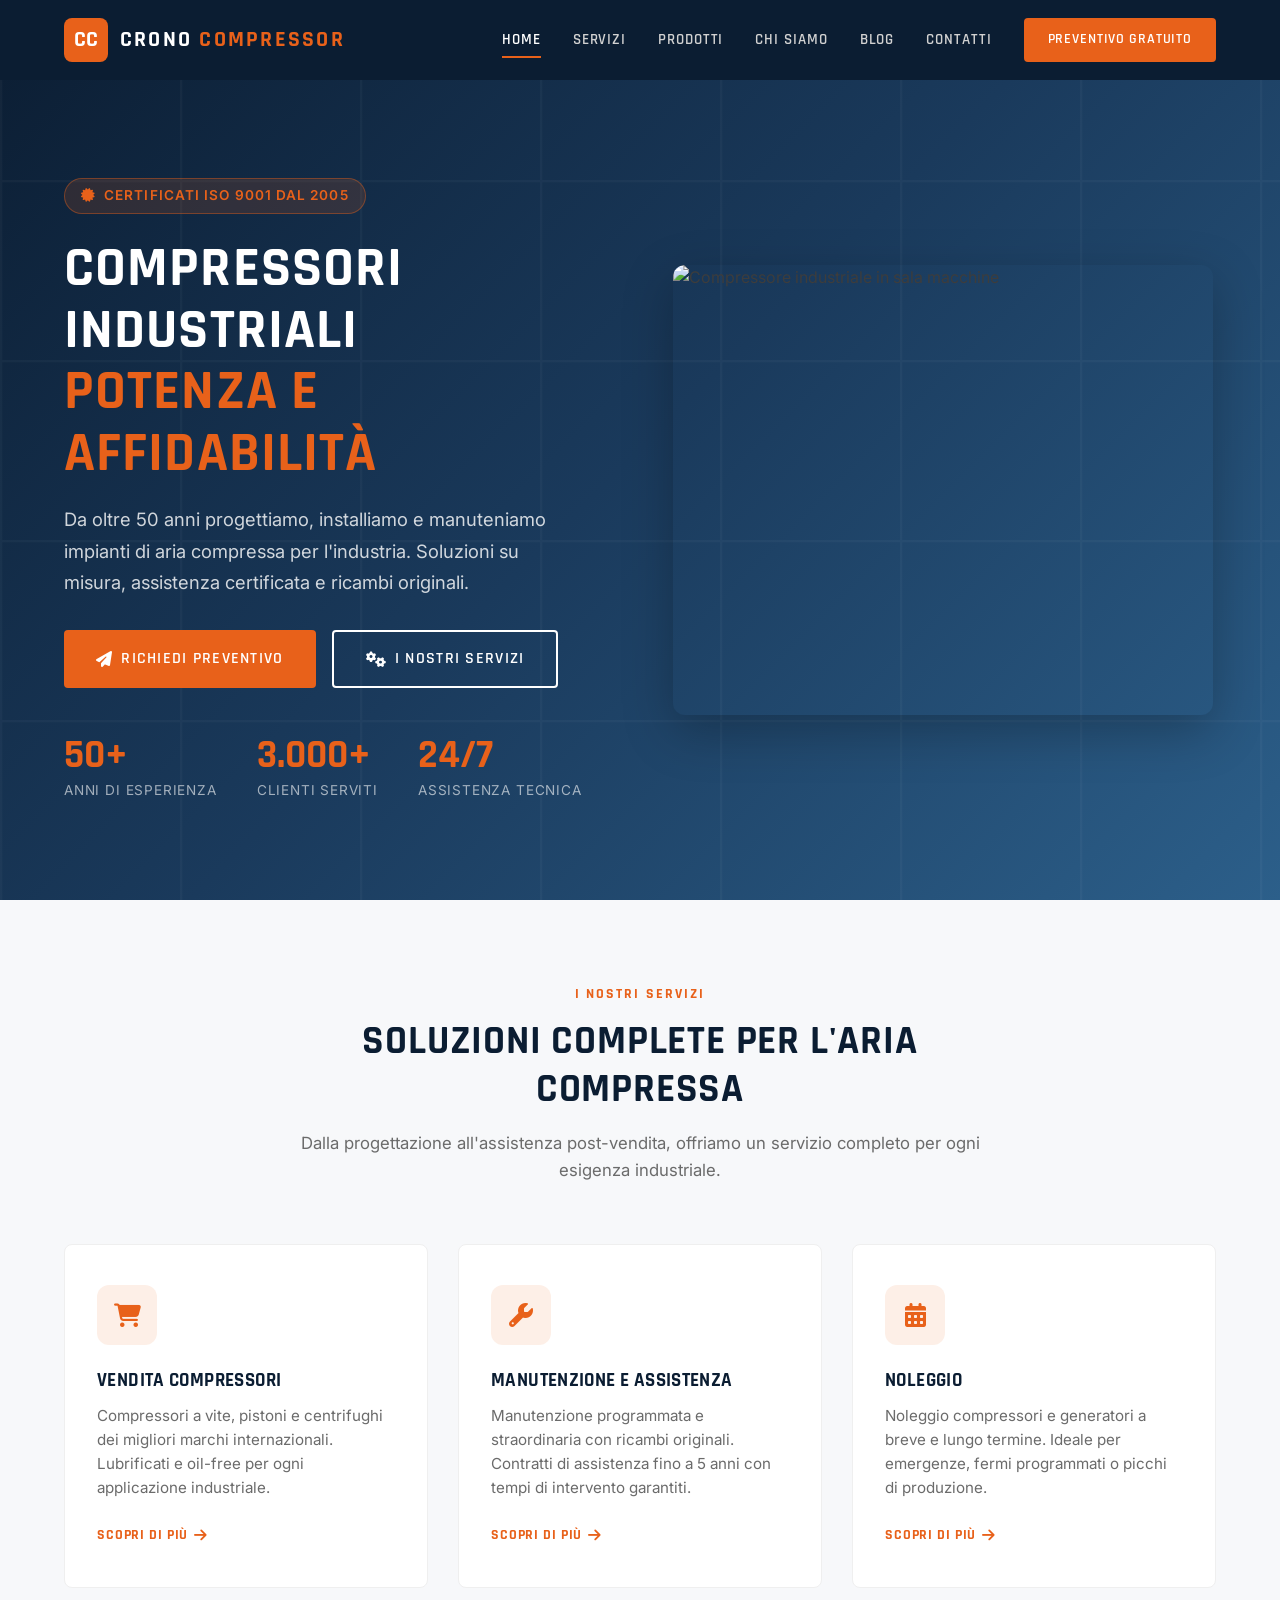
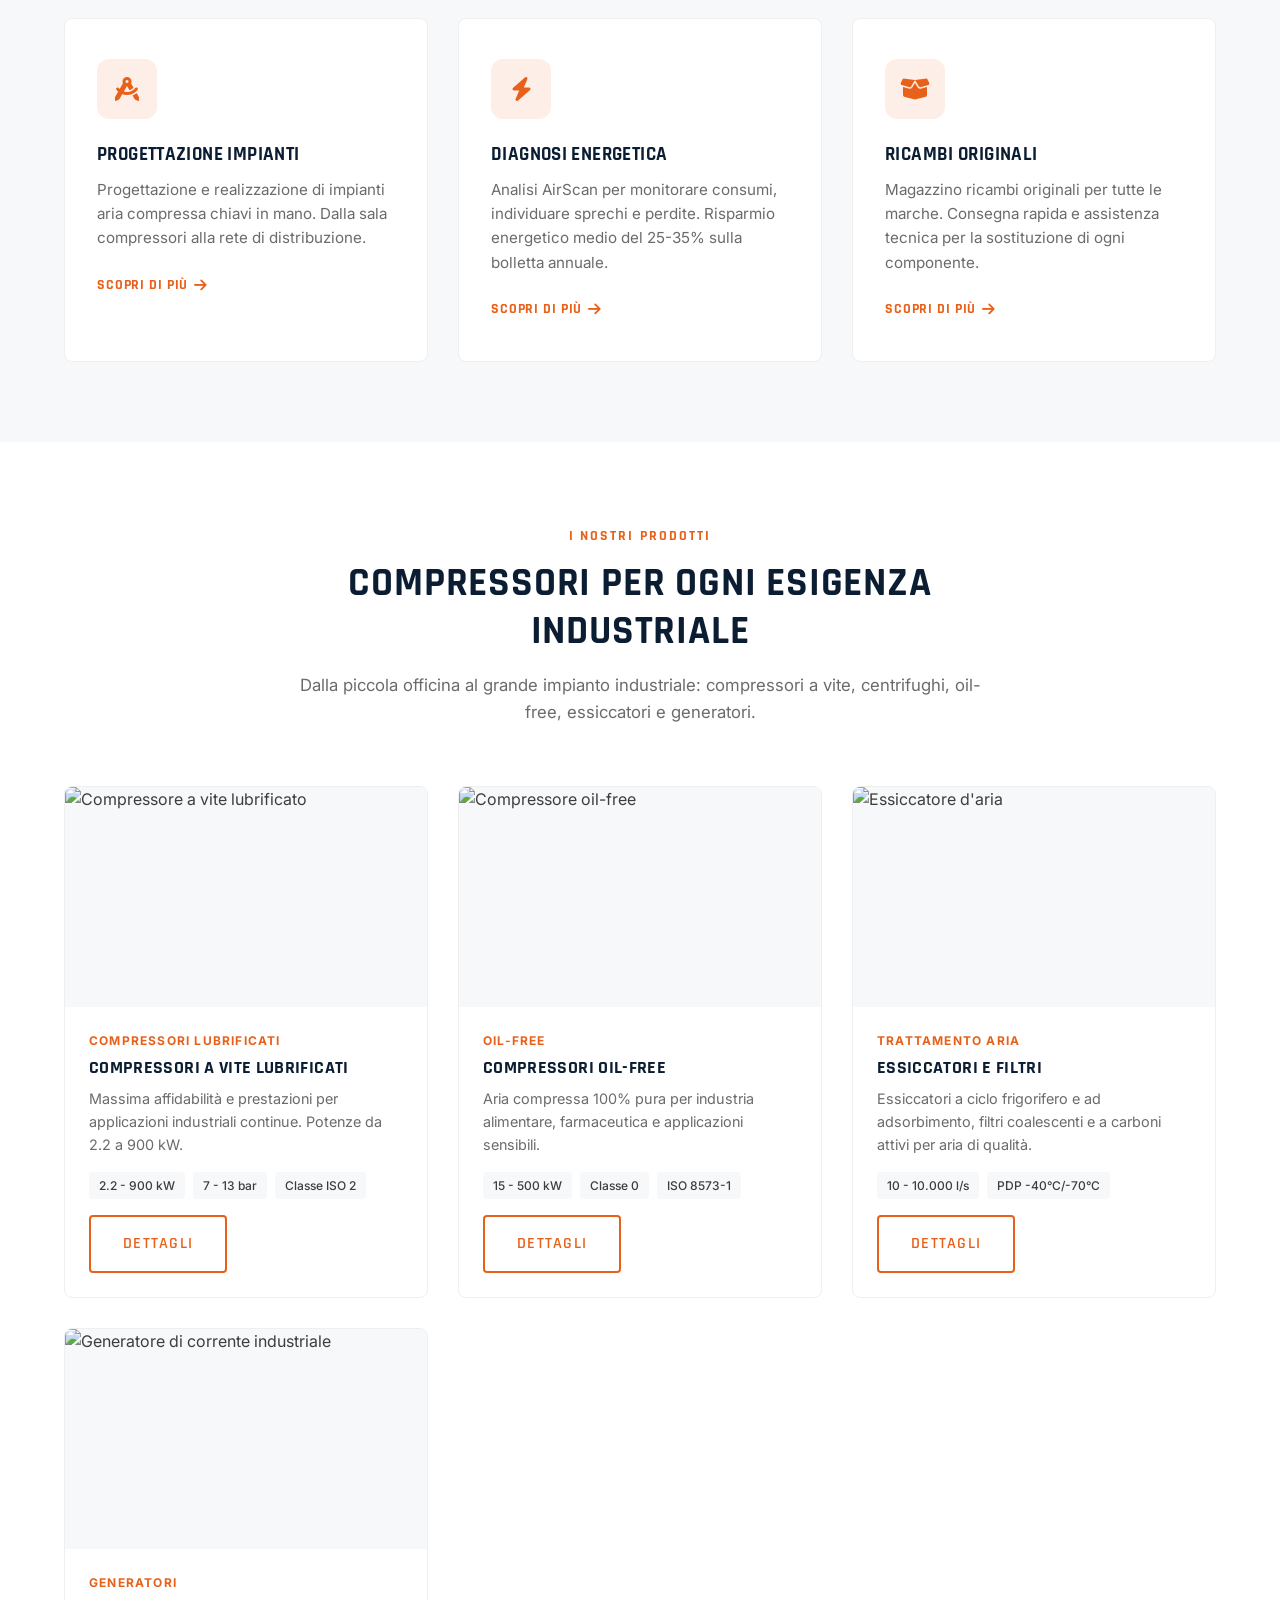
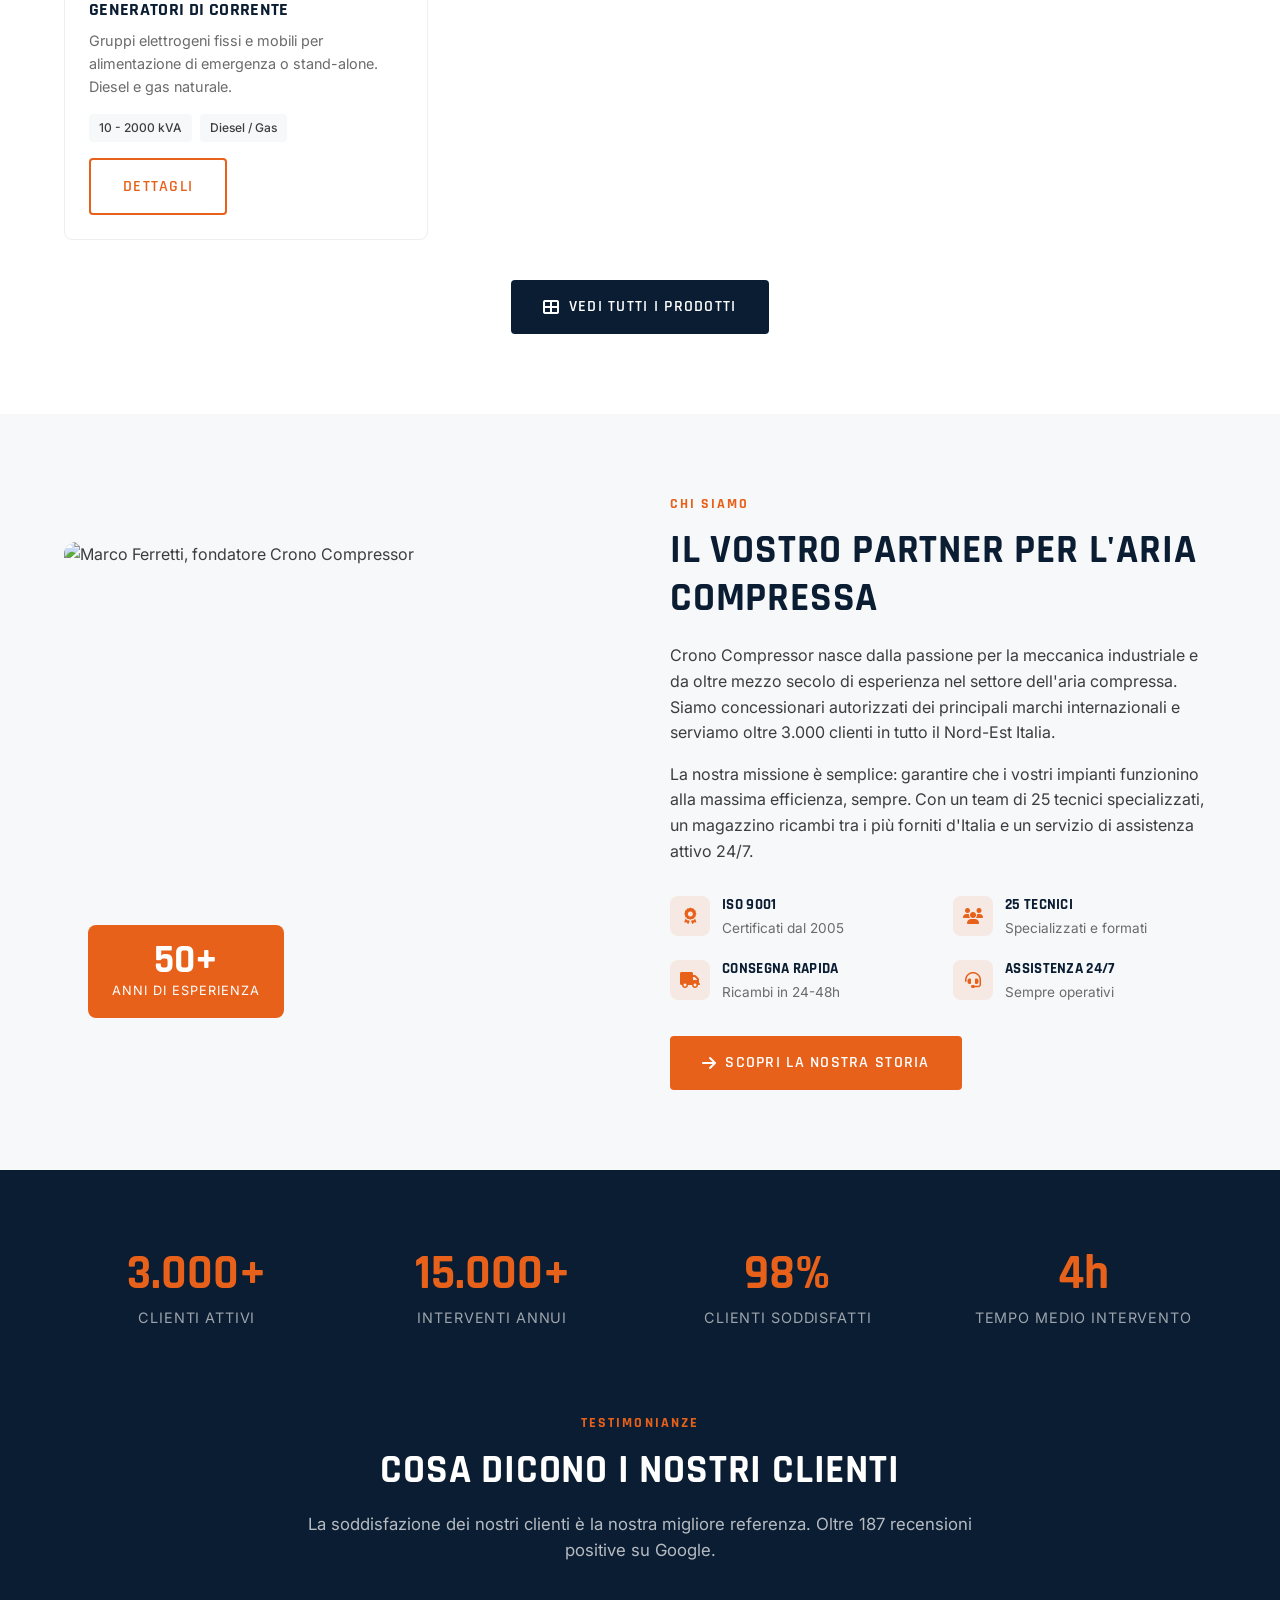
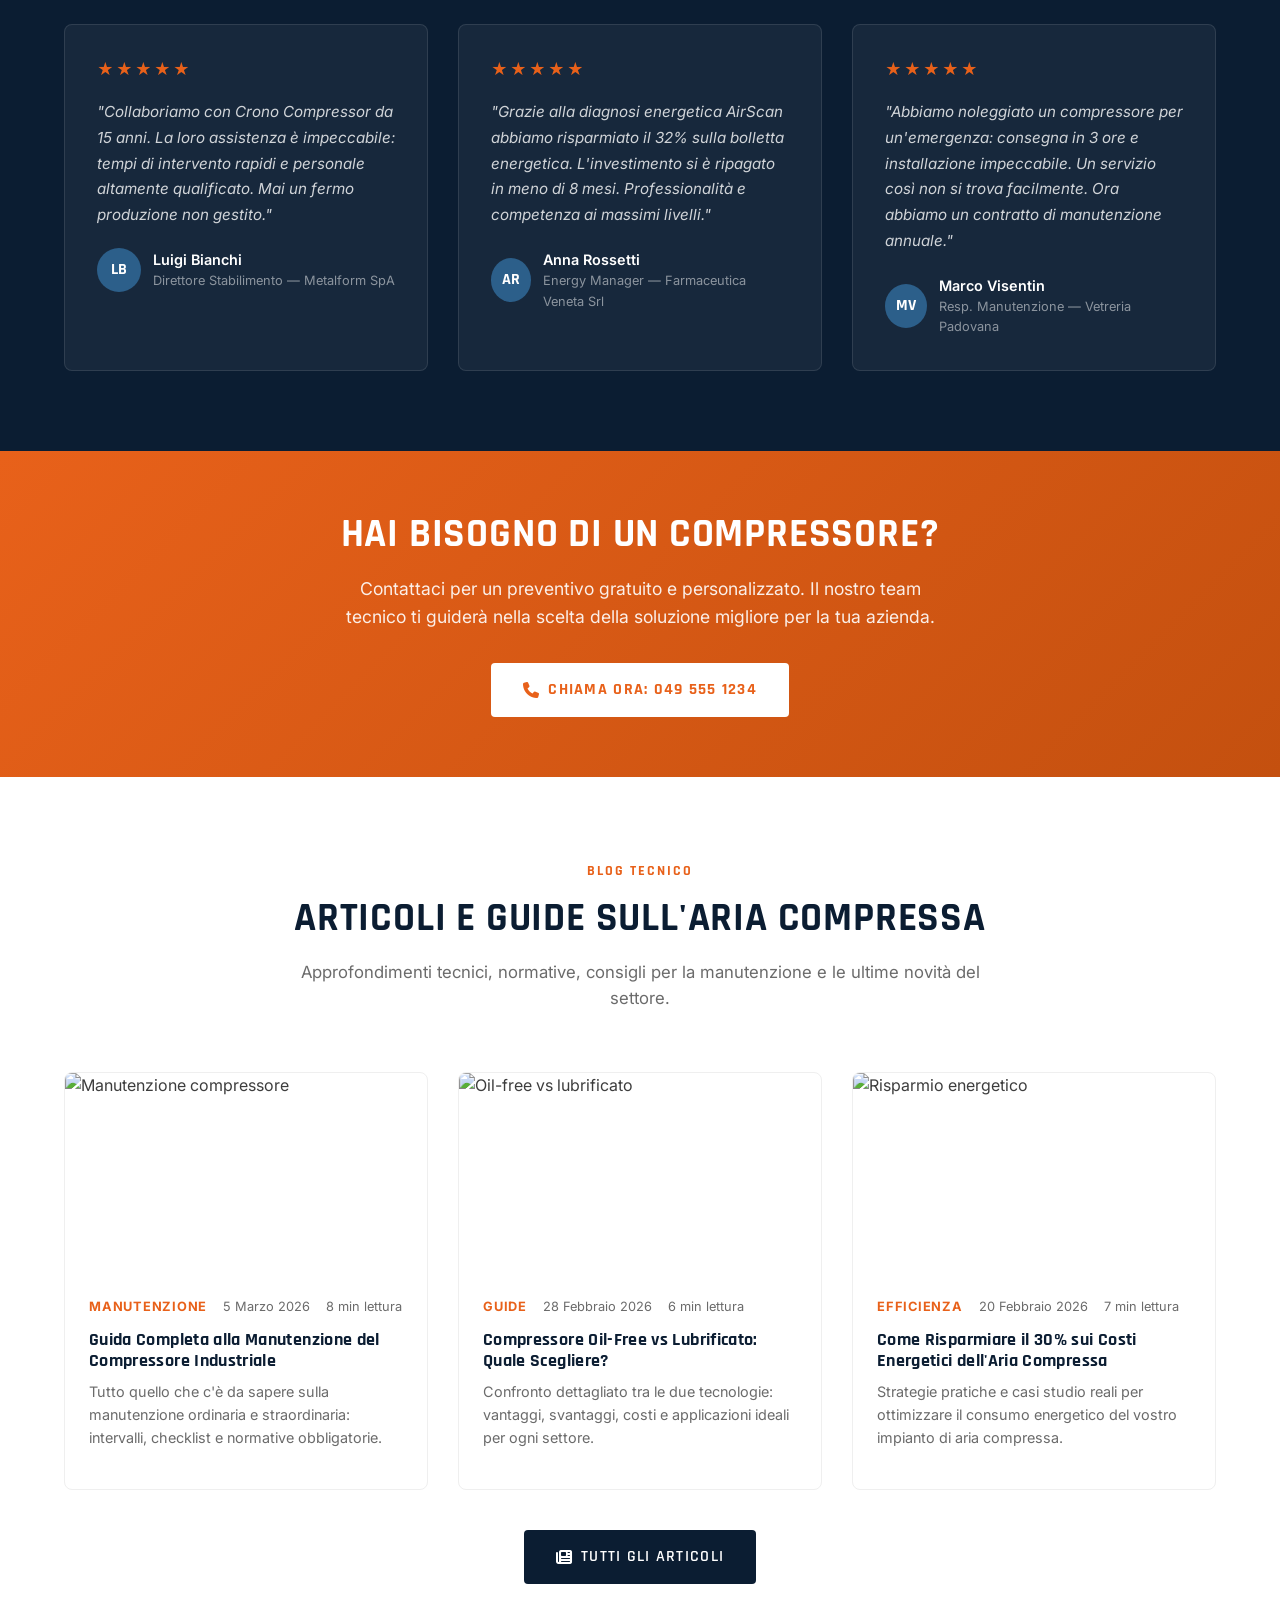
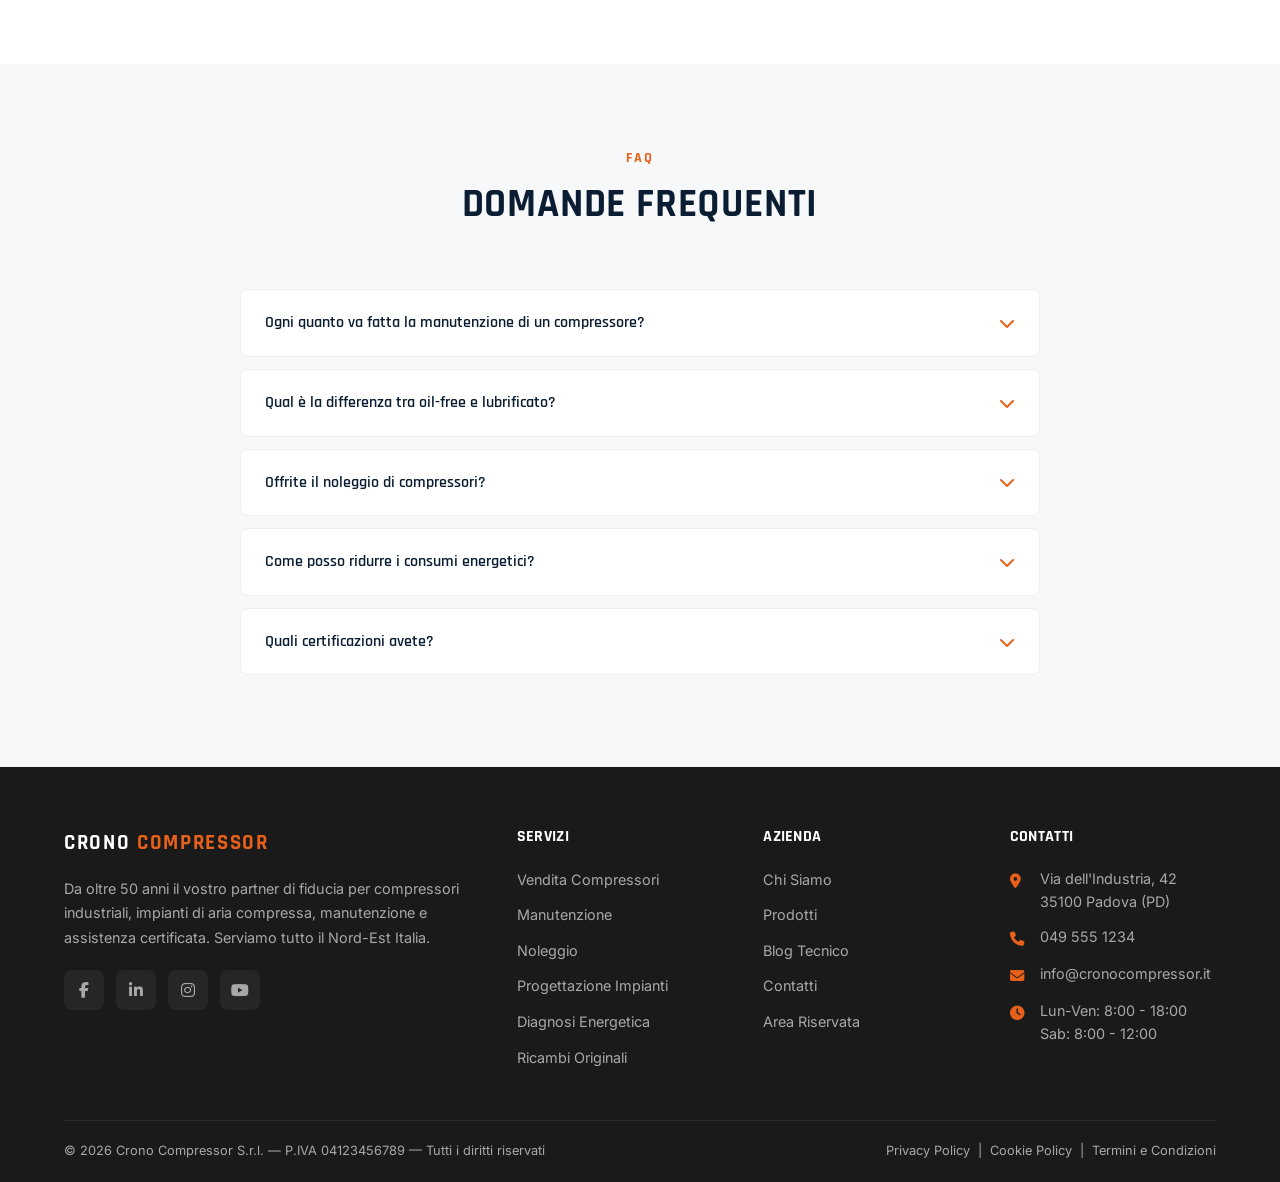
==== index.html @ 32048e32 "Sito completo Crono Compressor: design industriale, admin panel, SEO https://claude.ai/code/session_" ====
<!DOCTYPE html>
<html lang="it">
<head>
  <meta charset="UTF-8">
  <meta name="viewport" content="width=device-width, initial-scale=1.0">
  <title>Crono Compressor — Compressori Industriali, Manutenzione e Impianti Aria Compressa</title>
  <meta name="description" content="Crono Compressor: oltre 50 anni di esperienza in compressori industriali, manutenzione, noleggio e impianti aria compressa. Assistenza certificata ISO 9001. Richiedi un preventivo.">
  <meta name="keywords" content="compressori industriali, aria compressa, manutenzione compressori, noleggio compressori, impianti aria compressa, compressori a vite, oil-free">
  <link rel="canonical" href="https://www.cronocompressor.it/">
  <!-- Open Graph -->
  <meta property="og:title" content="Crono Compressor — Compressori Industriali e Manutenzione">
  <meta property="og:description" content="Oltre 50 anni di esperienza in compressori industriali. Vendita, manutenzione, noleggio e impianti aria compressa.">
  <meta property="og:type" content="website">
  <meta property="og:url" content="https://www.cronocompressor.it/">
  <meta property="og:image" content="https://images.unsplash.com/photo-1504328345606-18bbc8c9d7d1?w=1200">
  <!-- Fonts -->
  <link rel="preconnect" href="https://fonts.googleapis.com">
  <link rel="preconnect" href="https://fonts.gstatic.com" crossorigin>
  <link href="https://fonts.googleapis.com/css2?family=Rajdhani:wght@400;500;600;700&family=Inter:wght@400;500;600;700&display=swap" rel="stylesheet">
  <!-- Icons -->
  <link rel="stylesheet" href="https://cdnjs.cloudflare.com/ajax/libs/font-awesome/6.5.1/css/all.min.css">
  <!-- CSS -->
  <link rel="stylesheet" href="css/style.css">

  <!-- Schema.org LocalBusiness -->
  <script type="application/ld+json">
  {
    "@context": "https://schema.org",
    "@type": "LocalBusiness",
    "name": "Crono Compressor",
    "description": "Vendita, manutenzione, noleggio e progettazione impianti di compressori industriali e aria compressa. Oltre 50 anni di esperienza.",
    "url": "https://www.cronocompressor.it",
    "telephone": "+39-049-555-1234",
    "email": "info@cronocompressor.it",
    "address": {
      "@type": "PostalAddress",
      "streetAddress": "Via dell'Industria, 42",
      "addressLocality": "Padova",
      "postalCode": "35100",
      "addressRegion": "PD",
      "addressCountry": "IT"
    },
    "geo": {
      "@type": "GeoCoordinates",
      "latitude": 45.4064,
      "longitude": 11.8768
    },
    "hasMap": "https://maps.google.com/?q=45.4064,11.8768",
    "openingHours": ["Mo-Fr 08:00-18:00", "Sa 08:00-12:00"],
    "image": "https://images.unsplash.com/photo-1504328345606-18bbc8c9d7d1?w=800",
    "priceRange": "€€€",
    "areaServed": {
      "@type": "GeoCircle",
      "geoMidpoint": { "@type": "GeoCoordinates", "latitude": 45.4064, "longitude": 11.8768 },
      "geoRadius": "100 km"
    },
    "sameAs": [
      "https://www.facebook.com/cronocompressor",
      "https://www.linkedin.com/company/cronocompressor",
      "https://www.instagram.com/cronocompressor"
    ],
    "aggregateRating": {
      "@type": "AggregateRating",
      "ratingValue": "4.8",
      "reviewCount": "187"
    }
  }
  </script>

  <!-- FAQPage Schema -->
  <script type="application/ld+json">
  {
    "@context": "https://schema.org",
    "@type": "FAQPage",
    "mainEntity": [
      {
        "@type": "Question",
        "name": "Ogni quanto va fatta la manutenzione di un compressore industriale?",
        "acceptedAnswer": {
          "@type": "Answer",
          "text": "La manutenzione ordinaria di un compressore industriale va eseguita ogni 2.000-4.000 ore di funzionamento, a seconda del modello e delle condizioni operative. La manutenzione straordinaria (revisione completa) è consigliata ogni 8.000-12.000 ore. È obbligatoria per legge (D.lgs 81/08) e garantisce efficienza energetica e sicurezza."
        }
      },
      {
        "@type": "Question",
        "name": "Qual è la differenza tra compressori lubrificati e oil-free?",
        "acceptedAnswer": {
          "@type": "Answer",
          "text": "I compressori lubrificati utilizzano olio per la lubrificazione e il raffreddamento, offrendo alta efficienza e lunga durata. I compressori oil-free producono aria compressa priva di contaminanti oleosi, indispensabili per industria alimentare, farmaceutica ed elettronica. Il costo iniziale degli oil-free è superiore ma eliminano i costi di filtrazione."
        }
      },
      {
        "@type": "Question",
        "name": "Offrite il noleggio di compressori?",
        "acceptedAnswer": {
          "@type": "Answer",
          "text": "Sì, Crono Compressor offre noleggio a breve e lungo termine di compressori industriali, generatori e attrezzature per aria compressa. Il noleggio include trasporto, installazione, manutenzione e assistenza tecnica 24/7. Ideale per emergenze, fermi impianto programmati o picchi di produzione stagionali."
        }
      },
      {
        "@type": "Question",
        "name": "Come posso ridurre i consumi energetici del mio impianto aria compressa?",
        "acceptedAnswer": {
          "@type": "Answer",
          "text": "La diagnosi energetica AirScan individua sprechi e perdite nel vostro impianto. Mediamente, un impianto non ottimizzato spreca il 30-40% dell'energia. Con inverter, gestione centralizzata e riparazione perdite, il risparmio può raggiungere il 25-35% sulla bolletta energetica annuale."
        }
      },
      {
        "@type": "Question",
        "name": "Quali certificazioni ha Crono Compressor?",
        "acceptedAnswer": {
          "@type": "Answer",
          "text": "Crono Compressor opera con certificazione ISO 9001 dal 2005 per il sistema di gestione qualità. Siamo concessionari autorizzati dei principali marchi internazionali e tutto il personale tecnico è formato e certificato per interventi su compressori a vite, pistoni e centrifughi."
        }
      }
    ]
  }
  </script>
</head>
<body>

  <!-- ======== NAVBAR ======== -->
  <nav class="navbar" id="navbar">
    <div class="container">
      <a href="index.html" class="nav-logo">
        <div class="logo-icon">CC</div>
        <div class="logo-text">Crono <span>Compressor</span></div>
      </a>
      <div class="nav-links" id="navLinks">
        <a href="index.html" class="active">Home</a>
        <a href="servizi.html">Servizi</a>
        <a href="prodotti.html">Prodotti</a>
        <a href="chi-siamo.html">Chi Siamo</a>
        <a href="blog.html">Blog</a>
        <a href="contatti.html">Contatti</a>
        <a href="contatti.html" class="nav-cta">Preventivo Gratuito</a>
      </div>
      <div class="nav-toggle" id="navToggle" onclick="document.getElementById('navLinks').classList.toggle('open')">
        <span></span><span></span><span></span>
      </div>
    </div>
  </nav>

  <!-- ======== HERO ======== -->
  <section class="hero">
    <div class="hero-overlay"></div>
    <div class="container">
      <div class="hero-content">
        <div class="hero-badge">
          <i class="fas fa-certificate"></i> Certificati ISO 9001 dal 2005
        </div>
        <h1>Compressori Industriali<br><span>Potenza e Affidabilità</span></h1>
        <p class="hero-desc">
          Da oltre 50 anni progettiamo, installiamo e manuteniamo impianti di aria compressa per l'industria. Soluzioni su misura, assistenza certificata e ricambi originali.
        </p>
        <div class="hero-buttons">
          <a href="contatti.html" class="btn btn-primary">
            <i class="fas fa-paper-plane"></i> Richiedi Preventivo
          </a>
          <a href="servizi.html" class="btn btn-secondary">
            <i class="fas fa-cogs"></i> I Nostri Servizi
          </a>
        </div>
        <div class="hero-stats">
          <div class="hero-stat">
            <div class="hero-stat-num">50+</div>
            <div class="hero-stat-label">Anni di esperienza</div>
          </div>
          <div class="hero-stat">
            <div class="hero-stat-num">3.000+</div>
            <div class="hero-stat-label">Clienti serviti</div>
          </div>
          <div class="hero-stat">
            <div class="hero-stat-num">24/7</div>
            <div class="hero-stat-label">Assistenza tecnica</div>
          </div>
        </div>
      </div>
      <div class="hero-image">
        <img src="https://images.unsplash.com/photo-1504328345606-18bbc8c9d7d1?w=600&h=500&fit=crop" alt="Compressore industriale in sala macchine" width="600" height="500">
      </div>
    </div>
  </section>

  <!-- ======== SERVIZI ======== -->
  <section class="section section-gray" id="servizi">
    <div class="container">
      <div class="section-header reveal">
        <span class="overline">I Nostri Servizi</span>
        <h2>Soluzioni Complete per l'Aria Compressa</h2>
        <p>Dalla progettazione all'assistenza post-vendita, offriamo un servizio completo per ogni esigenza industriale.</p>
      </div>
      <div class="services-grid">
        <div class="service-card reveal">
          <div class="service-icon"><i class="fas fa-shopping-cart"></i></div>
          <h3>Vendita Compressori</h3>
          <p>Compressori a vite, pistoni e centrifughi dei migliori marchi internazionali. Lubrificati e oil-free per ogni applicazione industriale.</p>
          <a href="servizi.html#vendita" class="service-link">Scopri di più <i class="fas fa-arrow-right"></i></a>
        </div>
        <div class="service-card reveal">
          <div class="service-icon"><i class="fas fa-wrench"></i></div>
          <h3>Manutenzione e Assistenza</h3>
          <p>Manutenzione programmata e straordinaria con ricambi originali. Contratti di assistenza fino a 5 anni con tempi di intervento garantiti.</p>
          <a href="servizi.html#manutenzione" class="service-link">Scopri di più <i class="fas fa-arrow-right"></i></a>
        </div>
        <div class="service-card reveal">
          <div class="service-icon"><i class="fas fa-calendar-alt"></i></div>
          <h3>Noleggio</h3>
          <p>Noleggio compressori e generatori a breve e lungo termine. Ideale per emergenze, fermi programmati o picchi di produzione.</p>
          <a href="servizi.html#noleggio" class="service-link">Scopri di più <i class="fas fa-arrow-right"></i></a>
        </div>
        <div class="service-card reveal">
          <div class="service-icon"><i class="fas fa-drafting-compass"></i></div>
          <h3>Progettazione Impianti</h3>
          <p>Progettazione e realizzazione di impianti aria compressa chiavi in mano. Dalla sala compressori alla rete di distribuzione.</p>
          <a href="servizi.html#progettazione" class="service-link">Scopri di più <i class="fas fa-arrow-right"></i></a>
        </div>
        <div class="service-card reveal">
          <div class="service-icon"><i class="fas fa-bolt"></i></div>
          <h3>Diagnosi Energetica</h3>
          <p>Analisi AirScan per monitorare consumi, individuare sprechi e perdite. Risparmio energetico medio del 25-35% sulla bolletta annuale.</p>
          <a href="servizi.html#diagnosi" class="service-link">Scopri di più <i class="fas fa-arrow-right"></i></a>
        </div>
        <div class="service-card reveal">
          <div class="service-icon"><i class="fas fa-box-open"></i></div>
          <h3>Ricambi Originali</h3>
          <p>Magazzino ricambi originali per tutte le marche. Consegna rapida e assistenza tecnica per la sostituzione di ogni componente.</p>
          <a href="servizi.html#ricambi" class="service-link">Scopri di più <i class="fas fa-arrow-right"></i></a>
        </div>
      </div>
    </div>
  </section>

  <!-- ======== PRODOTTI PREVIEW ======== -->
  <section class="section" id="prodotti">
    <div class="container">
      <div class="section-header reveal">
        <span class="overline">I Nostri Prodotti</span>
        <h2>Compressori per Ogni Esigenza Industriale</h2>
        <p>Dalla piccola officina al grande impianto industriale: compressori a vite, centrifughi, oil-free, essiccatori e generatori.</p>
      </div>
      <div class="products-grid">
        <div class="product-card reveal">
          <img src="https://images.unsplash.com/photo-1581092160562-40aa08e78837?w=400&h=220&fit=crop" alt="Compressore a vite lubrificato" class="product-card-img" width="400" height="220">
          <div class="product-card-body">
            <div class="product-card-category">Compressori Lubrificati</div>
            <h3>Compressori a Vite Lubrificati</h3>
            <p>Massima affidabilità e prestazioni per applicazioni industriali continue. Potenze da 2.2 a 900 kW.</p>
            <div class="product-specs">
              <span class="product-spec">2.2 - 900 kW</span>
              <span class="product-spec">7 - 13 bar</span>
              <span class="product-spec">Classe ISO 2</span>
            </div>
            <a href="prodotti.html#lubrificati" class="btn btn-outline">Dettagli</a>
          </div>
        </div>
        <div class="product-card reveal">
          <img src="https://images.unsplash.com/photo-1581092795360-fd1ca04f0952?w=400&h=220&fit=crop" alt="Compressore oil-free" class="product-card-img" width="400" height="220">
          <div class="product-card-body">
            <div class="product-card-category">Oil-Free</div>
            <h3>Compressori Oil-Free</h3>
            <p>Aria compressa 100% pura per industria alimentare, farmaceutica e applicazioni sensibili.</p>
            <div class="product-specs">
              <span class="product-spec">15 - 500 kW</span>
              <span class="product-spec">Classe 0</span>
              <span class="product-spec">ISO 8573-1</span>
            </div>
            <a href="prodotti.html#oilfree" class="btn btn-outline">Dettagli</a>
          </div>
        </div>
        <div class="product-card reveal">
          <img src="https://images.unsplash.com/photo-1565043589221-1a6fd9ae45c7?w=400&h=220&fit=crop" alt="Essiccatore d'aria" class="product-card-img" width="400" height="220">
          <div class="product-card-body">
            <div class="product-card-category">Trattamento Aria</div>
            <h3>Essiccatori e Filtri</h3>
            <p>Essiccatori a ciclo frigorifero e ad adsorbimento, filtri coalescenti e a carboni attivi per aria di qualità.</p>
            <div class="product-specs">
              <span class="product-spec">10 - 10.000 l/s</span>
              <span class="product-spec">PDP -40°C/-70°C</span>
            </div>
            <a href="prodotti.html#trattamento" class="btn btn-outline">Dettagli</a>
          </div>
        </div>
        <div class="product-card reveal">
          <img src="https://images.unsplash.com/photo-1513828583688-c52646db42da?w=400&h=220&fit=crop" alt="Generatore di corrente industriale" class="product-card-img" width="400" height="220">
          <div class="product-card-body">
            <div class="product-card-category">Generatori</div>
            <h3>Generatori di Corrente</h3>
            <p>Gruppi elettrogeni fissi e mobili per alimentazione di emergenza o stand-alone. Diesel e gas naturale.</p>
            <div class="product-specs">
              <span class="product-spec">10 - 2000 kVA</span>
              <span class="product-spec">Diesel / Gas</span>
            </div>
            <a href="prodotti.html#generatori" class="btn btn-outline">Dettagli</a>
          </div>
        </div>
      </div>
      <div style="text-align:center; margin-top:40px;">
        <a href="prodotti.html" class="btn btn-dark"><i class="fas fa-th-large"></i> Vedi Tutti i Prodotti</a>
      </div>
    </div>
  </section>

  <!-- ======== CHI SIAMO PREVIEW ======== -->
  <section class="section section-gray" id="chi-siamo">
    <div class="container">
      <div class="about-grid reveal">
        <div class="about-image">
          <img src="https://images.unsplash.com/photo-1560250097-0b93528c311a?w=600&h=500&fit=crop" alt="Marco Ferretti, fondatore Crono Compressor" width="600" height="500">
          <div class="about-experience-badge">
            <div class="number">50+</div>
            <div class="label">Anni di esperienza</div>
          </div>
        </div>
        <div class="about-content">
          <span class="overline">Chi Siamo</span>
          <h2>Il Vostro Partner per l'Aria Compressa</h2>
          <p>Crono Compressor nasce dalla passione per la meccanica industriale e da oltre mezzo secolo di esperienza nel settore dell'aria compressa. Siamo concessionari autorizzati dei principali marchi internazionali e serviamo oltre 3.000 clienti in tutto il Nord-Est Italia.</p>
          <p>La nostra missione è semplice: garantire che i vostri impianti funzionino alla massima efficienza, sempre. Con un team di 25 tecnici specializzati, un magazzino ricambi tra i più forniti d'Italia e un servizio di assistenza attivo 24/7.</p>
          <div class="about-features">
            <div class="about-feature">
              <div class="about-feature-icon"><i class="fas fa-award"></i></div>
              <div>
                <h4>ISO 9001</h4>
                <p>Certificati dal 2005</p>
              </div>
            </div>
            <div class="about-feature">
              <div class="about-feature-icon"><i class="fas fa-users"></i></div>
              <div>
                <h4>25 Tecnici</h4>
                <p>Specializzati e formati</p>
              </div>
            </div>
            <div class="about-feature">
              <div class="about-feature-icon"><i class="fas fa-truck"></i></div>
              <div>
                <h4>Consegna Rapida</h4>
                <p>Ricambi in 24-48h</p>
              </div>
            </div>
            <div class="about-feature">
              <div class="about-feature-icon"><i class="fas fa-headset"></i></div>
              <div>
                <h4>Assistenza 24/7</h4>
                <p>Sempre operativi</p>
              </div>
            </div>
          </div>
          <div style="margin-top:32px;">
            <a href="chi-siamo.html" class="btn btn-primary"><i class="fas fa-arrow-right"></i> Scopri la Nostra Storia</a>
          </div>
        </div>
      </div>
    </div>
  </section>

  <!-- ======== NUMERI / COUNTER ======== -->
  <section class="section section-dark">
    <div class="container">
      <div style="display:grid; grid-template-columns: repeat(4, 1fr); gap:30px; text-align:center;" class="reveal">
        <div>
          <div class="hero-stat-num" style="font-size:3rem;">3.000+</div>
          <div class="hero-stat-label" style="font-size:0.9rem; margin-top:8px;">Clienti Attivi</div>
        </div>
        <div>
          <div class="hero-stat-num" style="font-size:3rem;">15.000+</div>
          <div class="hero-stat-label" style="font-size:0.9rem; margin-top:8px;">Interventi Annui</div>
        </div>
        <div>
          <div class="hero-stat-num" style="font-size:3rem;">98%</div>
          <div class="hero-stat-label" style="font-size:0.9rem; margin-top:8px;">Clienti Soddisfatti</div>
        </div>
        <div>
          <div class="hero-stat-num" style="font-size:3rem;">4h</div>
          <div class="hero-stat-label" style="font-size:0.9rem; margin-top:8px;">Tempo Medio Intervento</div>
        </div>
      </div>
    </div>
  </section>

  <!-- ======== TESTIMONIALS ======== -->
  <section class="section section-dark" style="padding-top:0;">
    <div class="container">
      <div class="section-header reveal">
        <span class="overline">Testimonianze</span>
        <h2>Cosa Dicono i Nostri Clienti</h2>
        <p>La soddisfazione dei nostri clienti è la nostra migliore referenza. Oltre 187 recensioni positive su Google.</p>
      </div>
      <div class="testimonials-grid">
        <div class="testimonial-card reveal">
          <div class="testimonial-stars">&#9733;&#9733;&#9733;&#9733;&#9733;</div>
          <p class="testimonial-text">"Collaboriamo con Crono Compressor da 15 anni. La loro assistenza è impeccabile: tempi di intervento rapidi e personale altamente qualificato. Mai un fermo produzione non gestito."</p>
          <div class="testimonial-author">
            <div class="testimonial-avatar">LB</div>
            <div>
              <div class="testimonial-name">Luigi Bianchi</div>
              <div class="testimonial-role">Direttore Stabilimento — Metalform SpA</div>
            </div>
          </div>
        </div>
        <div class="testimonial-card reveal">
          <div class="testimonial-stars">&#9733;&#9733;&#9733;&#9733;&#9733;</div>
          <p class="testimonial-text">"Grazie alla diagnosi energetica AirScan abbiamo risparmiato il 32% sulla bolletta energetica. L'investimento si è ripagato in meno di 8 mesi. Professionalità e competenza ai massimi livelli."</p>
          <div class="testimonial-author">
            <div class="testimonial-avatar">AR</div>
            <div>
              <div class="testimonial-name">Anna Rossetti</div>
              <div class="testimonial-role">Energy Manager — Farmaceutica Veneta Srl</div>
            </div>
          </div>
        </div>
        <div class="testimonial-card reveal">
          <div class="testimonial-stars">&#9733;&#9733;&#9733;&#9733;&#9733;</div>
          <p class="testimonial-text">"Abbiamo noleggiato un compressore per un'emergenza: consegna in 3 ore e installazione impeccabile. Un servizio così non si trova facilmente. Ora abbiamo un contratto di manutenzione annuale."</p>
          <div class="testimonial-author">
            <div class="testimonial-avatar">MV</div>
            <div>
              <div class="testimonial-name">Marco Visentin</div>
              <div class="testimonial-role">Resp. Manutenzione — Vetreria Padovana</div>
            </div>
          </div>
        </div>
      </div>
    </div>
  </section>

  <!-- ======== CTA BANNER ======== -->
  <section class="cta-banner">
    <div class="container reveal">
      <h2>Hai Bisogno di un Compressore?</h2>
      <p>Contattaci per un preventivo gratuito e personalizzato. Il nostro team tecnico ti guiderà nella scelta della soluzione migliore per la tua azienda.</p>
      <a href="contatti.html" class="btn"><i class="fas fa-phone"></i> Chiama Ora: 049 555 1234</a>
    </div>
  </section>

  <!-- ======== BLOG PREVIEW ======== -->
  <section class="section" id="blog">
    <div class="container">
      <div class="section-header reveal">
        <span class="overline">Blog Tecnico</span>
        <h2>Articoli e Guide sull'Aria Compressa</h2>
        <p>Approfondimenti tecnici, normative, consigli per la manutenzione e le ultime novità del settore.</p>
      </div>
      <div class="blog-grid">
        <a href="blog/manutenzione-compressore-guida.html" class="blog-card reveal">
          <img src="https://images.unsplash.com/photo-1581092160607-ee22621dd758?w=400&h=200&fit=crop" alt="Manutenzione compressore" class="blog-card-img" width="400" height="200">
          <div class="blog-card-body">
            <div class="blog-card-meta">
              <span class="category">Manutenzione</span>
              <span>5 Marzo 2026</span>
              <span>8 min lettura</span>
            </div>
            <h3>Guida Completa alla Manutenzione del Compressore Industriale</h3>
            <p>Tutto quello che c'è da sapere sulla manutenzione ordinaria e straordinaria: intervalli, checklist e normative obbligatorie.</p>
          </div>
        </a>
        <a href="blog/compressore-oil-free-vs-lubrificato.html" class="blog-card reveal">
          <img src="https://images.unsplash.com/photo-1581092334651-ddf26d9a09d0?w=400&h=200&fit=crop" alt="Oil-free vs lubrificato" class="blog-card-img" width="400" height="200">
          <div class="blog-card-body">
            <div class="blog-card-meta">
              <span class="category">Guide</span>
              <span>28 Febbraio 2026</span>
              <span>6 min lettura</span>
            </div>
            <h3>Compressore Oil-Free vs Lubrificato: Quale Scegliere?</h3>
            <p>Confronto dettagliato tra le due tecnologie: vantaggi, svantaggi, costi e applicazioni ideali per ogni settore.</p>
          </div>
        </a>
        <a href="blog/risparmio-energetico-aria-compressa.html" class="blog-card reveal">
          <img src="https://images.unsplash.com/photo-1473341304170-971dccb5ac1e?w=400&h=200&fit=crop" alt="Risparmio energetico" class="blog-card-img" width="400" height="200">
          <div class="blog-card-body">
            <div class="blog-card-meta">
              <span class="category">Efficienza</span>
              <span>20 Febbraio 2026</span>
              <span>7 min lettura</span>
            </div>
            <h3>Come Risparmiare il 30% sui Costi Energetici dell'Aria Compressa</h3>
            <p>Strategie pratiche e casi studio reali per ottimizzare il consumo energetico del vostro impianto di aria compressa.</p>
          </div>
        </a>
      </div>
      <div style="text-align:center; margin-top:40px;">
        <a href="blog.html" class="btn btn-dark"><i class="fas fa-newspaper"></i> Tutti gli Articoli</a>
      </div>
    </div>
  </section>

  <!-- ======== FAQ ======== -->
  <section class="section section-gray" id="faq">
    <div class="container">
      <div class="section-header reveal">
        <span class="overline">FAQ</span>
        <h2>Domande Frequenti</h2>
      </div>
      <div style="max-width:800px; margin:0 auto;">
        <div class="faq-item reveal" style="background:var(--bianco); border:1px solid var(--grigio-100); border-radius:8px; margin-bottom:12px; overflow:hidden;">
          <div onclick="this.parentElement.classList.toggle('open')" style="padding:20px 24px; cursor:pointer; display:flex; justify-content:space-between; align-items:center; font-family:var(--font-heading); font-weight:600; font-size:1rem; color:var(--blu-scuro);">
            Ogni quanto va fatta la manutenzione di un compressore?
            <i class="fas fa-chevron-down" style="color:var(--arancione); transition:transform 0.3s;"></i>
          </div>
          <div style="padding:0 24px 20px; display:none; color:var(--grigio-500); font-size:0.95rem; line-height:1.7;">
            La manutenzione ordinaria va eseguita ogni 2.000-4.000 ore di funzionamento. La revisione completa ogni 8.000-12.000 ore. È obbligatoria per legge (D.lgs 81/08, D.lgs 106/09) e garantisce efficienza energetica, sicurezza e durata dell'impianto.
          </div>
        </div>
        <div class="faq-item reveal" style="background:var(--bianco); border:1px solid var(--grigio-100); border-radius:8px; margin-bottom:12px; overflow:hidden;">
          <div onclick="this.parentElement.classList.toggle('open')" style="padding:20px 24px; cursor:pointer; display:flex; justify-content:space-between; align-items:center; font-family:var(--font-heading); font-weight:600; font-size:1rem; color:var(--blu-scuro);">
            Qual è la differenza tra oil-free e lubrificato?
            <i class="fas fa-chevron-down" style="color:var(--arancione); transition:transform 0.3s;"></i>
          </div>
          <div style="padding:0 24px 20px; display:none; color:var(--grigio-500); font-size:0.95rem; line-height:1.7;">
            I compressori lubrificati usano olio per raffreddamento e tenuta, offrendo alta efficienza a costi contenuti. Gli oil-free producono aria pura al 100%, fondamentali per settori alimentare, farmaceutico ed elettronico. Il costo iniziale è superiore ma si eliminano i filtri olio.
          </div>
        </div>
        <div class="faq-item reveal" style="background:var(--bianco); border:1px solid var(--grigio-100); border-radius:8px; margin-bottom:12px; overflow:hidden;">
          <div onclick="this.parentElement.classList.toggle('open')" style="padding:20px 24px; cursor:pointer; display:flex; justify-content:space-between; align-items:center; font-family:var(--font-heading); font-weight:600; font-size:1rem; color:var(--blu-scuro);">
            Offrite il noleggio di compressori?
            <i class="fas fa-chevron-down" style="color:var(--arancione); transition:transform 0.3s;"></i>
          </div>
          <div style="padding:0 24px 20px; display:none; color:var(--grigio-500); font-size:0.95rem; line-height:1.7;">
            Sì, offriamo noleggio a breve e lungo termine di compressori e generatori. Il servizio include trasporto, installazione e assistenza. Ideale per emergenze, fermi programmati o picchi stagionali di produzione.
          </div>
        </div>
        <div class="faq-item reveal" style="background:var(--bianco); border:1px solid var(--grigio-100); border-radius:8px; margin-bottom:12px; overflow:hidden;">
          <div onclick="this.parentElement.classList.toggle('open')" style="padding:20px 24px; cursor:pointer; display:flex; justify-content:space-between; align-items:center; font-family:var(--font-heading); font-weight:600; font-size:1rem; color:var(--blu-scuro);">
            Come posso ridurre i consumi energetici?
            <i class="fas fa-chevron-down" style="color:var(--arancione); transition:transform 0.3s;"></i>
          </div>
          <div style="padding:0 24px 20px; display:none; color:var(--grigio-500); font-size:0.95rem; line-height:1.7;">
            Con la diagnosi energetica AirScan individuiamo sprechi e perdite. Un impianto non ottimizzato spreca il 30-40% dell'energia. Con inverter, gestione centralizzata e riparazione perdite, il risparmio raggiunge il 25-35% annuo.
          </div>
        </div>
        <div class="faq-item reveal" style="background:var(--bianco); border:1px solid var(--grigio-100); border-radius:8px; margin-bottom:12px; overflow:hidden;">
          <div onclick="this.parentElement.classList.toggle('open')" style="padding:20px 24px; cursor:pointer; display:flex; justify-content:space-between; align-items:center; font-family:var(--font-heading); font-weight:600; font-size:1rem; color:var(--blu-scuro);">
            Quali certificazioni avete?
            <i class="fas fa-chevron-down" style="color:var(--arancione); transition:transform 0.3s;"></i>
          </div>
          <div style="padding:0 24px 20px; display:none; color:var(--grigio-500); font-size:0.95rem; line-height:1.7;">
            Operiamo con certificazione ISO 9001 dal 2005. Siamo concessionari autorizzati dei principali marchi internazionali. Tutti i tecnici sono formati e certificati per interventi su compressori a vite, pistoni e centrifughi.
          </div>
        </div>
      </div>
    </div>
  </section>

  <!-- ======== FOOTER ======== -->
  <footer class="footer">
    <div class="container">
      <div class="footer-grid">
        <div class="footer-brand">
          <div class="logo-text">Crono <span>Compressor</span></div>
          <p>Da oltre 50 anni il vostro partner di fiducia per compressori industriali, impianti di aria compressa, manutenzione e assistenza certificata. Serviamo tutto il Nord-Est Italia.</p>
          <div class="footer-social">
            <a href="#" aria-label="Facebook"><i class="fab fa-facebook-f"></i></a>
            <a href="#" aria-label="LinkedIn"><i class="fab fa-linkedin-in"></i></a>
            <a href="#" aria-label="Instagram"><i class="fab fa-instagram"></i></a>
            <a href="#" aria-label="YouTube"><i class="fab fa-youtube"></i></a>
          </div>
        </div>
        <div class="footer-col">
          <h4>Servizi</h4>
          <ul>
            <li><a href="servizi.html#vendita">Vendita Compressori</a></li>
            <li><a href="servizi.html#manutenzione">Manutenzione</a></li>
            <li><a href="servizi.html#noleggio">Noleggio</a></li>
            <li><a href="servizi.html#progettazione">Progettazione Impianti</a></li>
            <li><a href="servizi.html#diagnosi">Diagnosi Energetica</a></li>
            <li><a href="servizi.html#ricambi">Ricambi Originali</a></li>
          </ul>
        </div>
        <div class="footer-col">
          <h4>Azienda</h4>
          <ul>
            <li><a href="chi-siamo.html">Chi Siamo</a></li>
            <li><a href="prodotti.html">Prodotti</a></li>
            <li><a href="blog.html">Blog Tecnico</a></li>
            <li><a href="contatti.html">Contatti</a></li>
            <li><a href="admin.html">Area Riservata</a></li>
          </ul>
        </div>
        <div class="footer-col">
          <h4>Contatti</h4>
          <div class="footer-contact-item">
            <span class="icon"><i class="fas fa-map-marker-alt"></i></span>
            <span>Via dell'Industria, 42<br>35100 Padova (PD)</span>
          </div>
          <div class="footer-contact-item">
            <span class="icon"><i class="fas fa-phone"></i></span>
            <span>049 555 1234</span>
          </div>
          <div class="footer-contact-item">
            <span class="icon"><i class="fas fa-envelope"></i></span>
            <span>info@cronocompressor.it</span>
          </div>
          <div class="footer-contact-item">
            <span class="icon"><i class="fas fa-clock"></i></span>
            <span>Lun-Ven: 8:00 - 18:00<br>Sab: 8:00 - 12:00</span>
          </div>
        </div>
      </div>
      <div class="footer-bottom">
        <span>&copy; 2026 Crono Compressor S.r.l. — P.IVA 04123456789 — Tutti i diritti riservati</span>
        <span>
          <a href="#">Privacy Policy</a> &nbsp;|&nbsp; <a href="#">Cookie Policy</a> &nbsp;|&nbsp; <a href="#">Termini e Condizioni</a>
        </span>
      </div>
    </div>
  </footer>

  <!-- ======== SCRIPTS ======== -->
  <script src="js/main.js"></script>
</body>
</html>
---- css/style.css ----
/* ============================================
   CRONO COMPRESSOR — Industrial Design System
   Palette: Blu Industriale + Arancione Accento
   ============================================ */

:root {
  /* Primary Colors */
  --blu-scuro: #0B1D32;
  --blu-medio: #1A3A5C;
  --blu-chiaro: #2C5F8A;
  --blu-accent: #3A7CBD;

  /* Accent */
  --arancione: #E8611A;
  --arancione-hover: #FF7A33;
  --arancione-scuro: #C4500F;

  /* Neutrals */
  --grigio-900: #1A1A1A;
  --grigio-700: #3D3D3D;
  --grigio-500: #6B6B6B;
  --grigio-300: #A8A8A8;
  --grigio-200: #D1D1D1;
  --grigio-100: #EFEFEF;
  --grigio-50: #F7F8FA;
  --bianco: #FFFFFF;

  /* Functional */
  --success: #22C55E;
  --warning: #F59E0B;
  --error: #EF4444;

  /* Typography */
  --font-heading: 'Rajdhani', 'Arial Black', sans-serif;
  --font-body: 'Inter', 'Helvetica Neue', Arial, sans-serif;
  --font-mono: 'JetBrains Mono', 'Courier New', monospace;

  /* Spacing */
  --nav-h: 80px;
  --section-pad: 80px;
  --container-max: 1200px;

  /* Shadows */
  --shadow-sm: 0 1px 3px rgba(0,0,0,0.12);
  --shadow-md: 0 4px 12px rgba(0,0,0,0.15);
  --shadow-lg: 0 8px 30px rgba(0,0,0,0.2);
  --shadow-xl: 0 16px 50px rgba(0,0,0,0.25);
}

/* ============ RESET ============ */
*, *::before, *::after {
  margin: 0;
  padding: 0;
  box-sizing: border-box;
}

html {
  scroll-behavior: smooth;
  font-size: 16px;
}

body {
  font-family: var(--font-body);
  color: var(--grigio-700);
  background: var(--bianco);
  line-height: 1.6;
  -webkit-font-smoothing: antialiased;
}

img {
  max-width: 100%;
  height: auto;
  display: block;
}

a {
  text-decoration: none;
  color: inherit;
  transition: color 0.3s ease;
}

ul, ol { list-style: none; }

h1, h2, h3, h4, h5, h6 {
  font-family: var(--font-heading);
  font-weight: 700;
  color: var(--blu-scuro);
  line-height: 1.2;
  letter-spacing: 0.02em;
  text-transform: uppercase;
}

h1 { font-size: clamp(2rem, 5vw, 3.5rem); }
h2 { font-size: clamp(1.5rem, 4vw, 2.5rem); }
h3 { font-size: clamp(1.2rem, 3vw, 1.75rem); }
h4 { font-size: 1.25rem; }

p { margin-bottom: 1rem; }

.container {
  max-width: var(--container-max);
  margin: 0 auto;
  padding: 0 24px;
}

/* ============ BUTTONS ============ */
.btn {
  display: inline-flex;
  align-items: center;
  gap: 8px;
  padding: 14px 32px;
  font-family: var(--font-heading);
  font-size: 1rem;
  font-weight: 600;
  text-transform: uppercase;
  letter-spacing: 0.08em;
  border: none;
  border-radius: 4px;
  cursor: pointer;
  transition: all 0.3s ease;
}

.btn-primary {
  background: var(--arancione);
  color: var(--bianco);
}
.btn-primary:hover {
  background: var(--arancione-hover);
  transform: translateY(-2px);
  box-shadow: var(--shadow-md);
}

.btn-secondary {
  background: transparent;
  color: var(--bianco);
  border: 2px solid var(--bianco);
}
.btn-secondary:hover {
  background: var(--bianco);
  color: var(--blu-scuro);
}

.btn-outline {
  background: transparent;
  color: var(--arancione);
  border: 2px solid var(--arancione);
}
.btn-outline:hover {
  background: var(--arancione);
  color: var(--bianco);
}

.btn-dark {
  background: var(--blu-scuro);
  color: var(--bianco);
}
.btn-dark:hover {
  background: var(--blu-medio);
  transform: translateY(-2px);
  box-shadow: var(--shadow-md);
}

/* ============ NAVBAR ============ */
.navbar {
  position: fixed;
  top: 0;
  left: 0;
  right: 0;
  height: var(--nav-h);
  background: var(--blu-scuro);
  z-index: 1000;
  transition: background 0.3s ease, box-shadow 0.3s ease;
}

.navbar.scrolled {
  background: rgba(11, 29, 50, 0.98);
  box-shadow: var(--shadow-lg);
}

.navbar .container {
  display: flex;
  align-items: center;
  justify-content: space-between;
  height: 100%;
}

.nav-logo {
  display: flex;
  align-items: center;
  gap: 12px;
}

.nav-logo .logo-icon {
  width: 44px;
  height: 44px;
  background: var(--arancione);
  border-radius: 8px;
  display: flex;
  align-items: center;
  justify-content: center;
  font-family: var(--font-heading);
  font-weight: 900;
  font-size: 1.4rem;
  color: var(--bianco);
}

.nav-logo .logo-text {
  font-family: var(--font-heading);
  font-size: 1.4rem;
  font-weight: 700;
  color: var(--bianco);
  text-transform: uppercase;
  letter-spacing: 0.1em;
}

.nav-logo .logo-text span {
  color: var(--arancione);
}

.nav-links {
  display: flex;
  align-items: center;
  gap: 32px;
}

.nav-links a {
  color: var(--grigio-200);
  font-family: var(--font-heading);
  font-size: 0.95rem;
  font-weight: 600;
  text-transform: uppercase;
  letter-spacing: 0.06em;
  position: relative;
  padding: 4px 0;
}

.nav-links a::after {
  content: '';
  position: absolute;
  bottom: -2px;
  left: 0;
  width: 0;
  height: 2px;
  background: var(--arancione);
  transition: width 0.3s ease;
}

.nav-links a:hover,
.nav-links a.active {
  color: var(--bianco);
}

.nav-links a:hover::after,
.nav-links a.active::after {
  width: 100%;
}

.nav-cta {
  padding: 10px 24px !important;
  background: var(--arancione);
  color: var(--bianco) !important;
  border-radius: 4px;
  font-size: 0.9rem !important;
}

.nav-cta::after { display: none !important; }
.nav-cta:hover {
  background: var(--arancione-hover);
  transform: translateY(-1px);
}

/* Mobile Menu Toggle */
.nav-toggle {
  display: none;
  flex-direction: column;
  gap: 5px;
  cursor: pointer;
  padding: 8px;
}

.nav-toggle span {
  width: 28px;
  height: 3px;
  background: var(--bianco);
  border-radius: 2px;
  transition: all 0.3s ease;
}

/* ============ HERO ============ */
.hero {
  position: relative;
  min-height: 100vh;
  display: flex;
  align-items: center;
  background: linear-gradient(135deg, var(--blu-scuro) 0%, var(--blu-medio) 50%, var(--blu-chiaro) 100%);
  overflow: hidden;
  padding-top: var(--nav-h);
}

.hero-overlay {
  position: absolute;
  inset: 0;
  background: url('data:image/svg+xml,<svg xmlns="http://www.w3.org/2000/svg" viewBox="0 0 100 100"><defs><pattern id="grid" width="20" height="20" patternUnits="userSpaceOnUse"><path d="M 20 0 L 0 0 0 20" fill="none" stroke="rgba(255,255,255,0.03)" stroke-width="0.5"/></pattern></defs><rect width="100" height="100" fill="url(%23grid)"/></svg>');
  pointer-events: none;
}

.hero .container {
  position: relative;
  z-index: 2;
  display: grid;
  grid-template-columns: 1fr 1fr;
  gap: 60px;
  align-items: center;
  padding-top: 40px;
  padding-bottom: 40px;
}

.hero-content {
  color: var(--bianco);
}

.hero-badge {
  display: inline-flex;
  align-items: center;
  gap: 8px;
  background: rgba(232, 97, 26, 0.15);
  border: 1px solid rgba(232, 97, 26, 0.4);
  padding: 6px 16px;
  border-radius: 50px;
  font-size: 0.85rem;
  font-weight: 600;
  color: var(--arancione);
  margin-bottom: 24px;
  text-transform: uppercase;
  letter-spacing: 0.08em;
}

.hero h1 {
  color: var(--bianco);
  margin-bottom: 20px;
  line-height: 1.1;
}

.hero h1 span {
  color: var(--arancione);
}

.hero-desc {
  font-size: 1.15rem;
  color: rgba(255,255,255,0.8);
  margin-bottom: 32px;
  max-width: 500px;
  line-height: 1.7;
}

.hero-buttons {
  display: flex;
  gap: 16px;
  flex-wrap: wrap;
  margin-bottom: 48px;
}

.hero-stats {
  display: flex;
  gap: 40px;
}

.hero-stat {
  text-align: left;
}

.hero-stat-num {
  font-family: var(--font-heading);
  font-size: 2.5rem;
  font-weight: 900;
  color: var(--arancione);
  line-height: 1;
}

.hero-stat-label {
  font-size: 0.85rem;
  color: rgba(255,255,255,0.6);
  text-transform: uppercase;
  letter-spacing: 0.06em;
  margin-top: 4px;
}

.hero-image {
  display: flex;
  justify-content: center;
  align-items: center;
}

.hero-image img {
  width: 100%;
  max-width: 540px;
  border-radius: 12px;
  box-shadow: var(--shadow-xl);
}

/* ============ SECTION SHARED ============ */
.section {
  padding: var(--section-pad) 0;
}

.section-dark {
  background: var(--blu-scuro);
  color: var(--bianco);
}

.section-gray {
  background: var(--grigio-50);
}

.section-header {
  text-align: center;
  max-width: 700px;
  margin: 0 auto 60px;
}

.section-header .overline {
  display: inline-block;
  font-family: var(--font-heading);
  font-size: 0.85rem;
  font-weight: 700;
  color: var(--arancione);
  text-transform: uppercase;
  letter-spacing: 0.15em;
  margin-bottom: 12px;
}

.section-header h2 {
  margin-bottom: 16px;
}

.section-header p {
  color: var(--grigio-500);
  font-size: 1.05rem;
}

.section-dark .section-header p {
  color: rgba(255,255,255,0.7);
}

.section-dark .section-header h2 {
  color: var(--bianco);
}

/* ============ SERVICES ============ */
.services-grid {
  display: grid;
  grid-template-columns: repeat(3, 1fr);
  gap: 30px;
}

.service-card {
  background: var(--bianco);
  border-radius: 8px;
  padding: 40px 32px;
  border: 1px solid var(--grigio-100);
  transition: all 0.3s ease;
  position: relative;
  overflow: hidden;
}

.service-card::before {
  content: '';
  position: absolute;
  top: 0;
  left: 0;
  width: 100%;
  height: 4px;
  background: var(--arancione);
  transform: scaleX(0);
  transform-origin: left;
  transition: transform 0.3s ease;
}

.service-card:hover {
  transform: translateY(-4px);
  box-shadow: var(--shadow-lg);
  border-color: transparent;
}

.service-card:hover::before {
  transform: scaleX(1);
}

.service-icon {
  width: 60px;
  height: 60px;
  background: rgba(232, 97, 26, 0.1);
  border-radius: 12px;
  display: flex;
  align-items: center;
  justify-content: center;
  font-size: 1.5rem;
  margin-bottom: 24px;
  color: var(--arancione);
}

.service-card h3 {
  margin-bottom: 12px;
  font-size: 1.2rem;
}

.service-card p {
  color: var(--grigio-500);
  font-size: 0.95rem;
  margin-bottom: 20px;
}

.service-link {
  font-family: var(--font-heading);
  font-weight: 700;
  font-size: 0.9rem;
  color: var(--arancione);
  text-transform: uppercase;
  letter-spacing: 0.06em;
  display: inline-flex;
  align-items: center;
  gap: 6px;
}

.service-link:hover {
  color: var(--arancione-hover);
}

/* ============ PRODUCTS ============ */
.products-grid {
  display: grid;
  grid-template-columns: repeat(auto-fill, minmax(280px, 1fr));
  gap: 30px;
}

.product-card {
  background: var(--bianco);
  border-radius: 8px;
  overflow: hidden;
  border: 1px solid var(--grigio-100);
  transition: all 0.3s ease;
}

.product-card:hover {
  transform: translateY(-4px);
  box-shadow: var(--shadow-lg);
}

.product-card-img {
  width: 100%;
  height: 220px;
  object-fit: cover;
  background: var(--grigio-50);
}

.product-card-body {
  padding: 24px;
}

.product-card-category {
  font-size: 0.75rem;
  font-weight: 700;
  color: var(--arancione);
  text-transform: uppercase;
  letter-spacing: 0.1em;
  margin-bottom: 8px;
}

.product-card h3 {
  font-size: 1.1rem;
  margin-bottom: 8px;
}

.product-card p {
  font-size: 0.9rem;
  color: var(--grigio-500);
  margin-bottom: 16px;
}

.product-specs {
  display: flex;
  flex-wrap: wrap;
  gap: 8px;
  margin-bottom: 16px;
}

.product-spec {
  font-size: 0.75rem;
  padding: 4px 10px;
  background: var(--grigio-50);
  border-radius: 4px;
  color: var(--grigio-700);
  font-weight: 500;
}

/* ============ ABOUT / CHI SIAMO ============ */
.about-grid {
  display: grid;
  grid-template-columns: 1fr 1fr;
  gap: 60px;
  align-items: center;
}

.about-image {
  border-radius: 12px;
  overflow: hidden;
  position: relative;
}

.about-image img {
  width: 100%;
  height: 500px;
  object-fit: cover;
}

.about-experience-badge {
  position: absolute;
  bottom: 24px;
  left: 24px;
  background: var(--arancione);
  color: var(--bianco);
  padding: 16px 24px;
  border-radius: 8px;
  text-align: center;
}

.about-experience-badge .number {
  font-family: var(--font-heading);
  font-size: 2.5rem;
  font-weight: 900;
  line-height: 1;
}

.about-experience-badge .label {
  font-size: 0.8rem;
  text-transform: uppercase;
  letter-spacing: 0.08em;
}

.about-content h2 {
  margin-bottom: 20px;
}

.about-content .overline {
  display: block;
  font-family: var(--font-heading);
  font-size: 0.85rem;
  font-weight: 700;
  color: var(--arancione);
  text-transform: uppercase;
  letter-spacing: 0.15em;
  margin-bottom: 12px;
}

.about-features {
  display: grid;
  grid-template-columns: 1fr 1fr;
  gap: 20px;
  margin-top: 32px;
}

.about-feature {
  display: flex;
  align-items: flex-start;
  gap: 12px;
}

.about-feature-icon {
  width: 40px;
  height: 40px;
  min-width: 40px;
  background: rgba(232, 97, 26, 0.1);
  border-radius: 8px;
  display: flex;
  align-items: center;
  justify-content: center;
  color: var(--arancione);
}

.about-feature h4 {
  font-size: 0.95rem;
  margin-bottom: 4px;
}

.about-feature p {
  font-size: 0.85rem;
  color: var(--grigio-500);
  margin: 0;
}

/* ============ BRANDS / PARTNER ============ */
.brands-strip {
  display: flex;
  justify-content: center;
  align-items: center;
  gap: 60px;
  flex-wrap: wrap;
  padding: 40px 0;
  opacity: 0.6;
  filter: grayscale(1);
  transition: all 0.3s ease;
}

.brands-strip:hover {
  opacity: 1;
  filter: grayscale(0);
}

.brands-strip img {
  height: 40px;
  object-fit: contain;
}

/* ============ TESTIMONIALS ============ */
.testimonials-grid {
  display: grid;
  grid-template-columns: repeat(3, 1fr);
  gap: 30px;
}

.testimonial-card {
  background: rgba(255,255,255,0.05);
  border: 1px solid rgba(255,255,255,0.1);
  border-radius: 8px;
  padding: 32px;
}

.testimonial-stars {
  color: var(--arancione);
  font-size: 1rem;
  margin-bottom: 16px;
  letter-spacing: 2px;
}

.testimonial-text {
  font-size: 0.95rem;
  color: rgba(255,255,255,0.8);
  font-style: italic;
  margin-bottom: 20px;
  line-height: 1.7;
}

.testimonial-author {
  display: flex;
  align-items: center;
  gap: 12px;
}

.testimonial-avatar {
  width: 44px;
  height: 44px;
  border-radius: 50%;
  background: var(--blu-chiaro);
  display: flex;
  align-items: center;
  justify-content: center;
  font-family: var(--font-heading);
  font-weight: 700;
  font-size: 1rem;
  color: var(--bianco);
}

.testimonial-name {
  font-weight: 600;
  color: var(--bianco);
  font-size: 0.9rem;
}

.testimonial-role {
  font-size: 0.8rem;
  color: rgba(255,255,255,0.5);
}

/* ============ CTA BANNER ============ */
.cta-banner {
  background: linear-gradient(135deg, var(--arancione) 0%, var(--arancione-scuro) 100%);
  padding: 60px 0;
  text-align: center;
}

.cta-banner h2 {
  color: var(--bianco);
  margin-bottom: 16px;
}

.cta-banner p {
  color: rgba(255,255,255,0.9);
  font-size: 1.1rem;
  margin-bottom: 32px;
  max-width: 600px;
  margin-left: auto;
  margin-right: auto;
}

.cta-banner .btn {
  background: var(--bianco);
  color: var(--arancione);
  font-weight: 700;
}

.cta-banner .btn:hover {
  background: var(--blu-scuro);
  color: var(--bianco);
}

/* ============ BLOG ============ */
.blog-grid {
  display: grid;
  grid-template-columns: repeat(3, 1fr);
  gap: 30px;
}

.blog-card {
  background: var(--bianco);
  border-radius: 8px;
  overflow: hidden;
  border: 1px solid var(--grigio-100);
  transition: all 0.3s ease;
}

.blog-card:hover {
  transform: translateY(-4px);
  box-shadow: var(--shadow-lg);
}

.blog-card-img {
  width: 100%;
  height: 200px;
  object-fit: cover;
}

.blog-card-body {
  padding: 24px;
}

.blog-card-meta {
  display: flex;
  align-items: center;
  gap: 16px;
  font-size: 0.8rem;
  color: var(--grigio-500);
  margin-bottom: 12px;
}

.blog-card-meta .category {
  color: var(--arancione);
  font-weight: 700;
  text-transform: uppercase;
  letter-spacing: 0.06em;
}

.blog-card h3 {
  font-size: 1.1rem;
  margin-bottom: 8px;
  text-transform: none;
}

.blog-card p {
  font-size: 0.9rem;
  color: var(--grigio-500);
}

/* ============ FOOTER ============ */
.footer {
  background: var(--grigio-900);
  color: var(--grigio-300);
  padding: 60px 0 0;
}

.footer-grid {
  display: grid;
  grid-template-columns: 2fr 1fr 1fr 1fr;
  gap: 40px;
  margin-bottom: 40px;
}

.footer-brand .logo-text {
  font-family: var(--font-heading);
  font-size: 1.3rem;
  font-weight: 700;
  color: var(--bianco);
  text-transform: uppercase;
  letter-spacing: 0.08em;
  margin-bottom: 16px;
}

.footer-brand .logo-text span {
  color: var(--arancione);
}

.footer-brand p {
  font-size: 0.9rem;
  line-height: 1.7;
  margin-bottom: 20px;
}

.footer-social {
  display: flex;
  gap: 12px;
}

.footer-social a {
  width: 40px;
  height: 40px;
  border-radius: 8px;
  background: rgba(255,255,255,0.05);
  display: flex;
  align-items: center;
  justify-content: center;
  color: var(--grigio-300);
  transition: all 0.3s ease;
}

.footer-social a:hover {
  background: var(--arancione);
  color: var(--bianco);
}

.footer-col h4 {
  color: var(--bianco);
  font-size: 1rem;
  margin-bottom: 20px;
  text-transform: uppercase;
}

.footer-col ul li {
  margin-bottom: 10px;
}

.footer-col ul a {
  font-size: 0.9rem;
  color: var(--grigio-300);
  transition: color 0.3s ease;
}

.footer-col ul a:hover {
  color: var(--arancione);
}

.footer-contact-item {
  display: flex;
  align-items: flex-start;
  gap: 10px;
  margin-bottom: 12px;
  font-size: 0.9rem;
}

.footer-contact-item .icon {
  color: var(--arancione);
  min-width: 20px;
  margin-top: 2px;
}

.footer-bottom {
  border-top: 1px solid rgba(255,255,255,0.08);
  padding: 20px 0;
  display: flex;
  justify-content: space-between;
  align-items: center;
  font-size: 0.8rem;
}

.footer-bottom a {
  color: var(--grigio-300);
}

.footer-bottom a:hover {
  color: var(--arancione);
}

/* ============ CONTACT FORM ============ */
.contact-grid {
  display: grid;
  grid-template-columns: 1fr 1fr;
  gap: 60px;
}

.form-group {
  margin-bottom: 20px;
}

.form-group label {
  display: block;
  font-family: var(--font-heading);
  font-size: 0.85rem;
  font-weight: 600;
  color: var(--blu-scuro);
  text-transform: uppercase;
  letter-spacing: 0.06em;
  margin-bottom: 8px;
}

.form-group input,
.form-group select,
.form-group textarea {
  width: 100%;
  padding: 12px 16px;
  border: 1px solid var(--grigio-200);
  border-radius: 6px;
  font-family: var(--font-body);
  font-size: 0.95rem;
  color: var(--grigio-700);
  background: var(--bianco);
  transition: border-color 0.3s ease;
}

.form-group input:focus,
.form-group select:focus,
.form-group textarea:focus {
  outline: none;
  border-color: var(--arancione);
  box-shadow: 0 0 0 3px rgba(232, 97, 26, 0.1);
}

.form-group textarea {
  resize: vertical;
  min-height: 120px;
}

/* ============ PAGE HEADER ============ */
.page-header {
  background: linear-gradient(135deg, var(--blu-scuro) 0%, var(--blu-medio) 100%);
  padding: 160px 0 80px;
  text-align: center;
  position: relative;
}

.page-header h1 {
  color: var(--bianco);
  margin-bottom: 16px;
}

.page-header p {
  color: rgba(255,255,255,0.7);
  font-size: 1.1rem;
  max-width: 600px;
  margin: 0 auto;
}

.breadcrumb {
  display: flex;
  justify-content: center;
  gap: 8px;
  margin-top: 20px;
  font-size: 0.85rem;
  color: rgba(255,255,255,0.5);
}

.breadcrumb a {
  color: rgba(255,255,255,0.7);
}

.breadcrumb a:hover {
  color: var(--arancione);
}

/* ============ ADMIN PANEL ============ */
.admin-sidebar {
  position: fixed;
  left: 0;
  top: 0;
  bottom: 0;
  width: 260px;
  background: var(--blu-scuro);
  padding: 24px;
  overflow-y: auto;
  z-index: 100;
}

.admin-sidebar .logo {
  font-family: var(--font-heading);
  font-size: 1.2rem;
  font-weight: 700;
  color: var(--bianco);
  text-transform: uppercase;
  letter-spacing: 0.1em;
  margin-bottom: 40px;
  padding-bottom: 20px;
  border-bottom: 1px solid rgba(255,255,255,0.1);
}

.admin-sidebar .logo span {
  color: var(--arancione);
}

.admin-nav-item {
  display: flex;
  align-items: center;
  gap: 12px;
  padding: 12px 16px;
  border-radius: 6px;
  color: var(--grigio-300);
  font-size: 0.9rem;
  font-weight: 500;
  margin-bottom: 4px;
  transition: all 0.2s ease;
  cursor: pointer;
}

.admin-nav-item:hover,
.admin-nav-item.active {
  background: rgba(232, 97, 26, 0.15);
  color: var(--arancione);
}

.admin-main {
  margin-left: 260px;
  padding: 32px;
  min-height: 100vh;
  background: var(--grigio-50);
}

.admin-topbar {
  display: flex;
  justify-content: space-between;
  align-items: center;
  margin-bottom: 32px;
}

.admin-card {
  background: var(--bianco);
  border-radius: 8px;
  padding: 24px;
  border: 1px solid var(--grigio-100);
  margin-bottom: 24px;
}

.admin-stats {
  display: grid;
  grid-template-columns: repeat(4, 1fr);
  gap: 24px;
  margin-bottom: 32px;
}

.admin-stat-card {
  background: var(--bianco);
  border-radius: 8px;
  padding: 24px;
  border: 1px solid var(--grigio-100);
}

.admin-stat-card .number {
  font-family: var(--font-heading);
  font-size: 2rem;
  font-weight: 900;
  color: var(--blu-scuro);
}

.admin-stat-card .label {
  font-size: 0.85rem;
  color: var(--grigio-500);
  text-transform: uppercase;
  letter-spacing: 0.06em;
}

.admin-table {
  width: 100%;
  border-collapse: collapse;
}

.admin-table th {
  text-align: left;
  padding: 12px 16px;
  font-family: var(--font-heading);
  font-size: 0.8rem;
  font-weight: 700;
  color: var(--grigio-500);
  text-transform: uppercase;
  letter-spacing: 0.08em;
  border-bottom: 1px solid var(--grigio-100);
}

.admin-table td {
  padding: 12px 16px;
  font-size: 0.9rem;
  border-bottom: 1px solid var(--grigio-50);
}

.admin-table tr:hover td {
  background: var(--grigio-50);
}

.badge {
  display: inline-block;
  padding: 4px 10px;
  border-radius: 50px;
  font-size: 0.75rem;
  font-weight: 600;
}

.badge-success {
  background: rgba(34, 197, 94, 0.1);
  color: var(--success);
}

.badge-warning {
  background: rgba(245, 158, 11, 0.1);
  color: var(--warning);
}

.badge-error {
  background: rgba(239, 68, 68, 0.1);
  color: var(--error);
}

/* ============ SCROLL ANIMATIONS ============ */
.reveal {
  opacity: 0;
  transform: translateY(30px);
  transition: opacity 0.6s ease, transform 0.6s ease;
}

.reveal.visible {
  opacity: 1;
  transform: translateY(0);
}

/* ============ RESPONSIVE ============ */
@media (max-width: 1024px) {
  .hero .container {
    grid-template-columns: 1fr;
    text-align: center;
  }
  .hero-desc { margin: 0 auto 32px; }
  .hero-buttons { justify-content: center; }
  .hero-stats { justify-content: center; }
  .hero-image { display: none; }
  .services-grid { grid-template-columns: repeat(2, 1fr); }
  .about-grid { grid-template-columns: 1fr; }
  .testimonials-grid { grid-template-columns: repeat(2, 1fr); }
  .blog-grid { grid-template-columns: repeat(2, 1fr); }
  .footer-grid { grid-template-columns: repeat(2, 1fr); }
  .contact-grid { grid-template-columns: 1fr; }
  .admin-stats { grid-template-columns: repeat(2, 1fr); }
}

@media (max-width: 768px) {
  :root {
    --section-pad: 50px;
    --nav-h: 64px;
  }

  .nav-links { display: none; }
  .nav-toggle { display: flex; }

  .nav-links.open {
    display: flex;
    flex-direction: column;
    position: absolute;
    top: var(--nav-h);
    left: 0;
    right: 0;
    background: var(--blu-scuro);
    padding: 24px;
    gap: 16px;
    box-shadow: var(--shadow-lg);
  }

  .services-grid { grid-template-columns: 1fr; }
  .testimonials-grid { grid-template-columns: 1fr; }
  .blog-grid { grid-template-columns: 1fr; }
  .footer-grid { grid-template-columns: 1fr; }
  .hero-stats { flex-direction: column; gap: 20px; align-items: center; }
  .about-features { grid-template-columns: 1fr; }

  .admin-sidebar {
    width: 100%;
    position: relative;
    height: auto;
  }
  .admin-main {
    margin-left: 0;
  }
  .admin-stats { grid-template-columns: 1fr; }
}
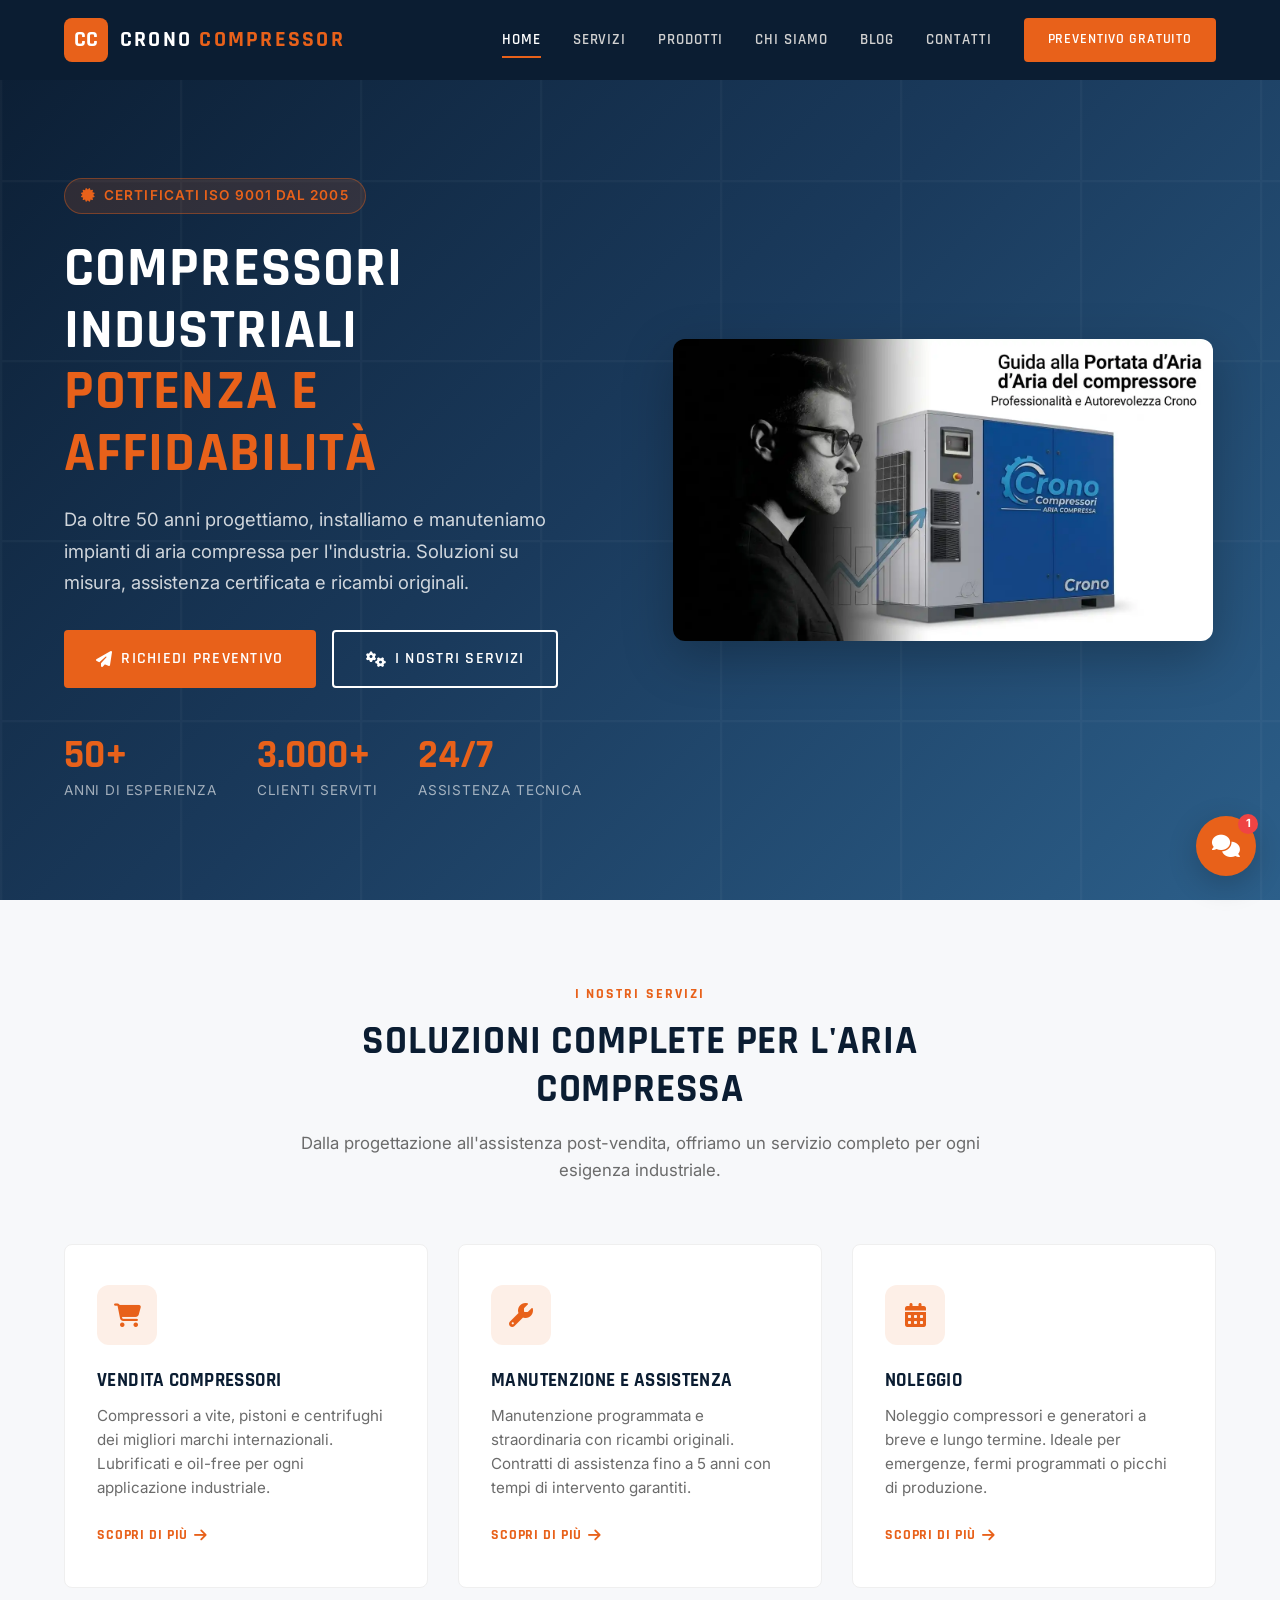
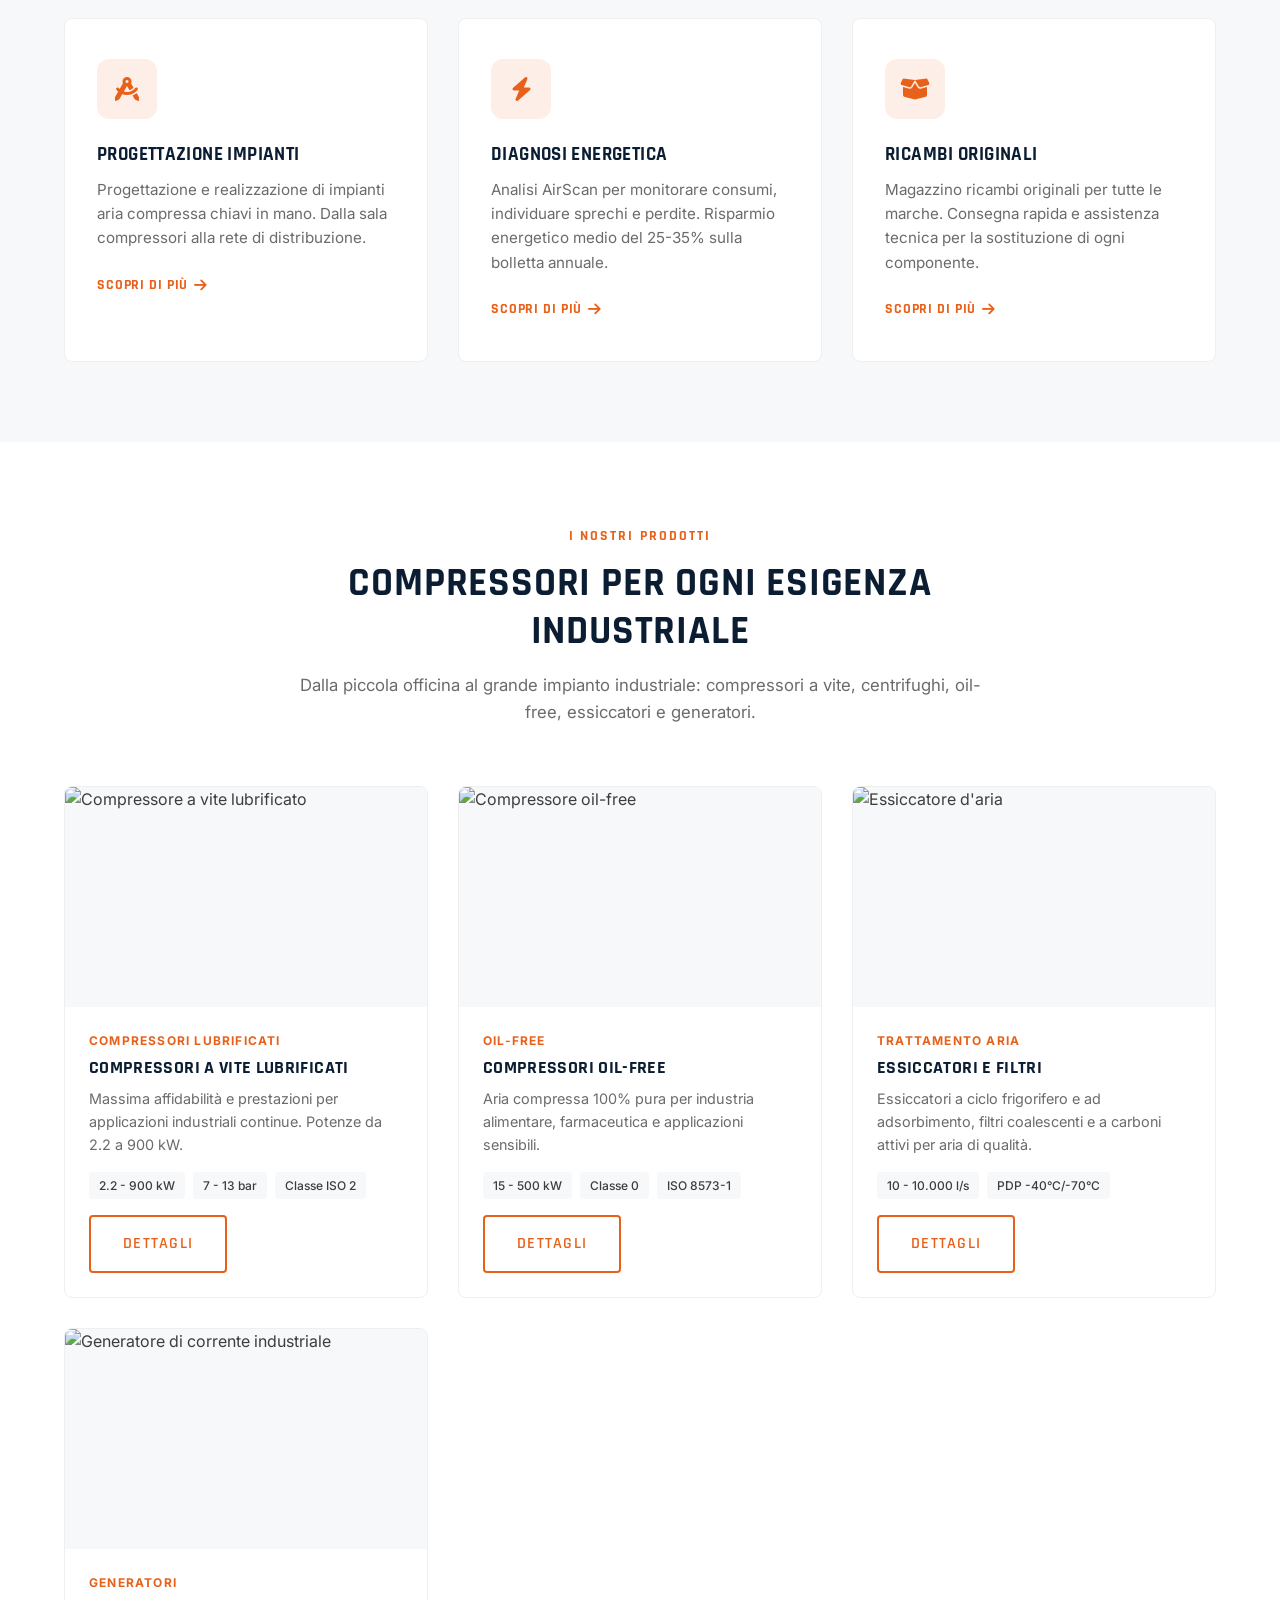
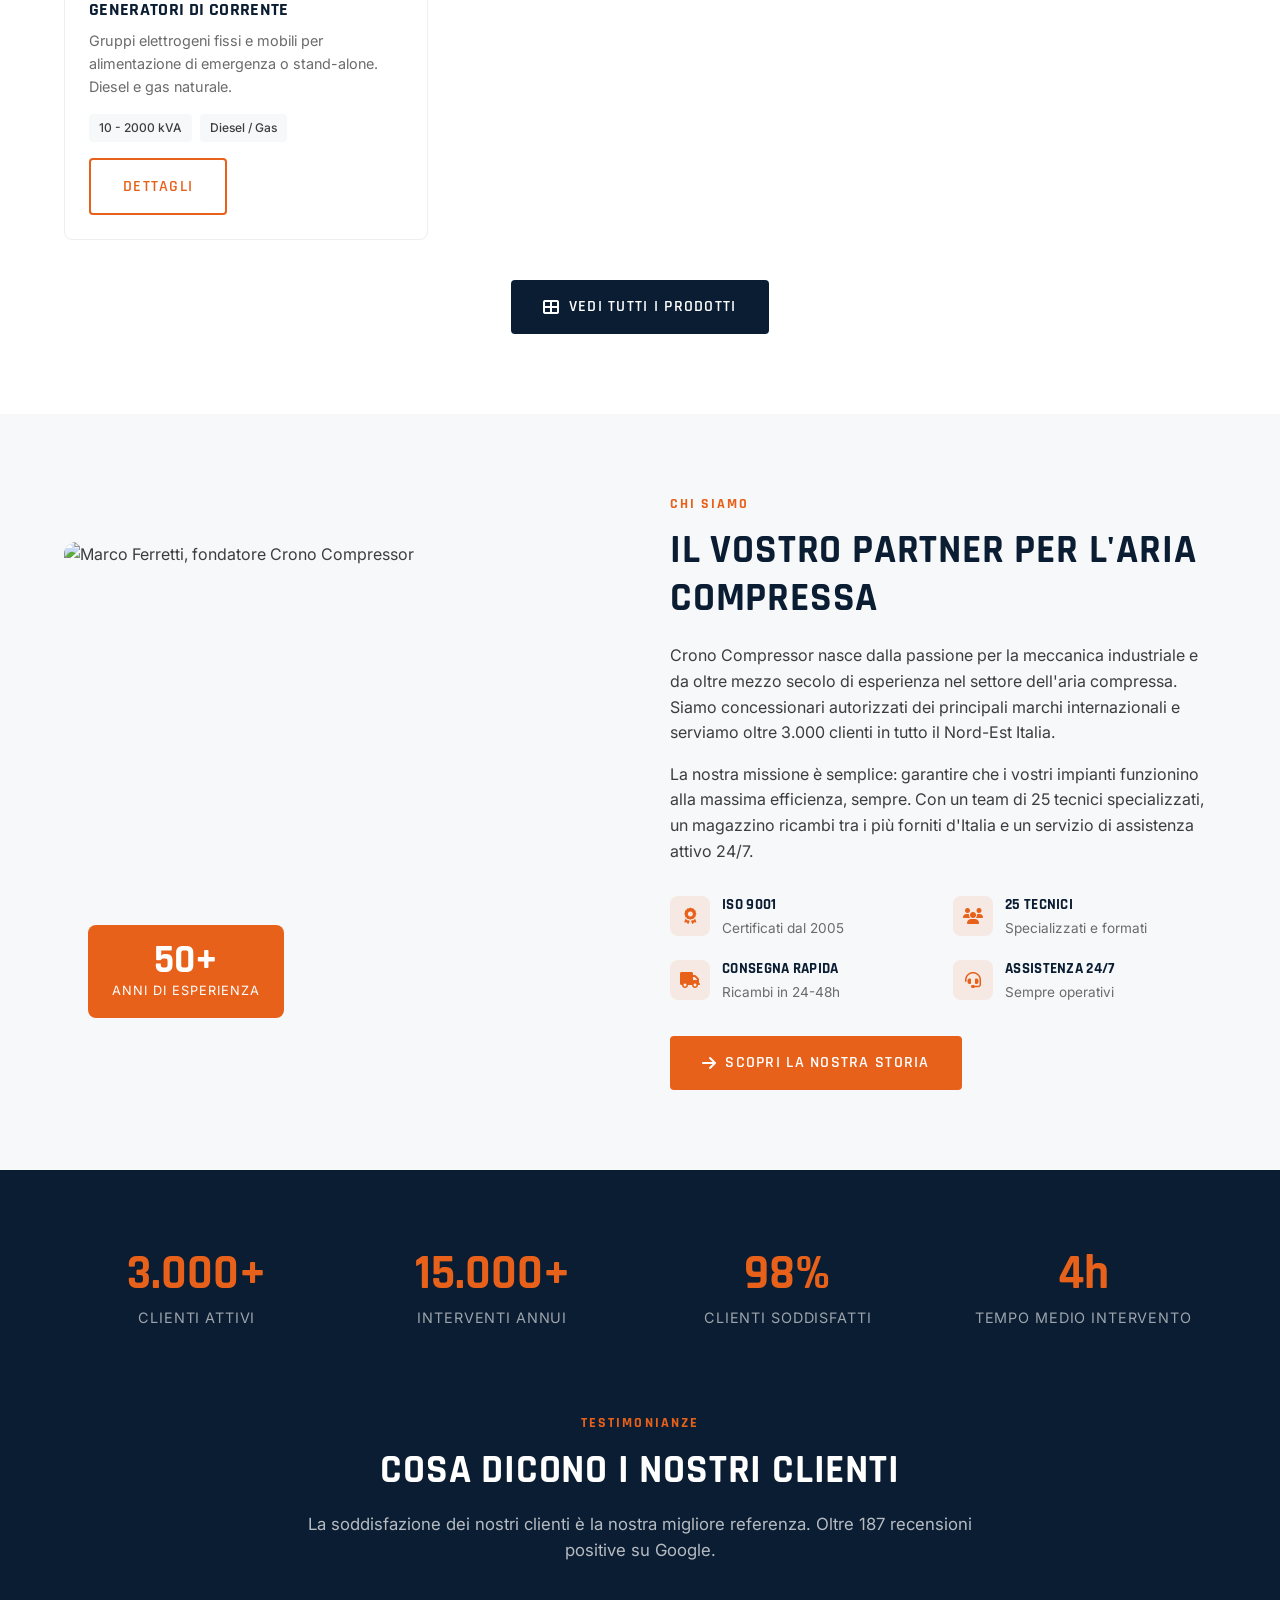
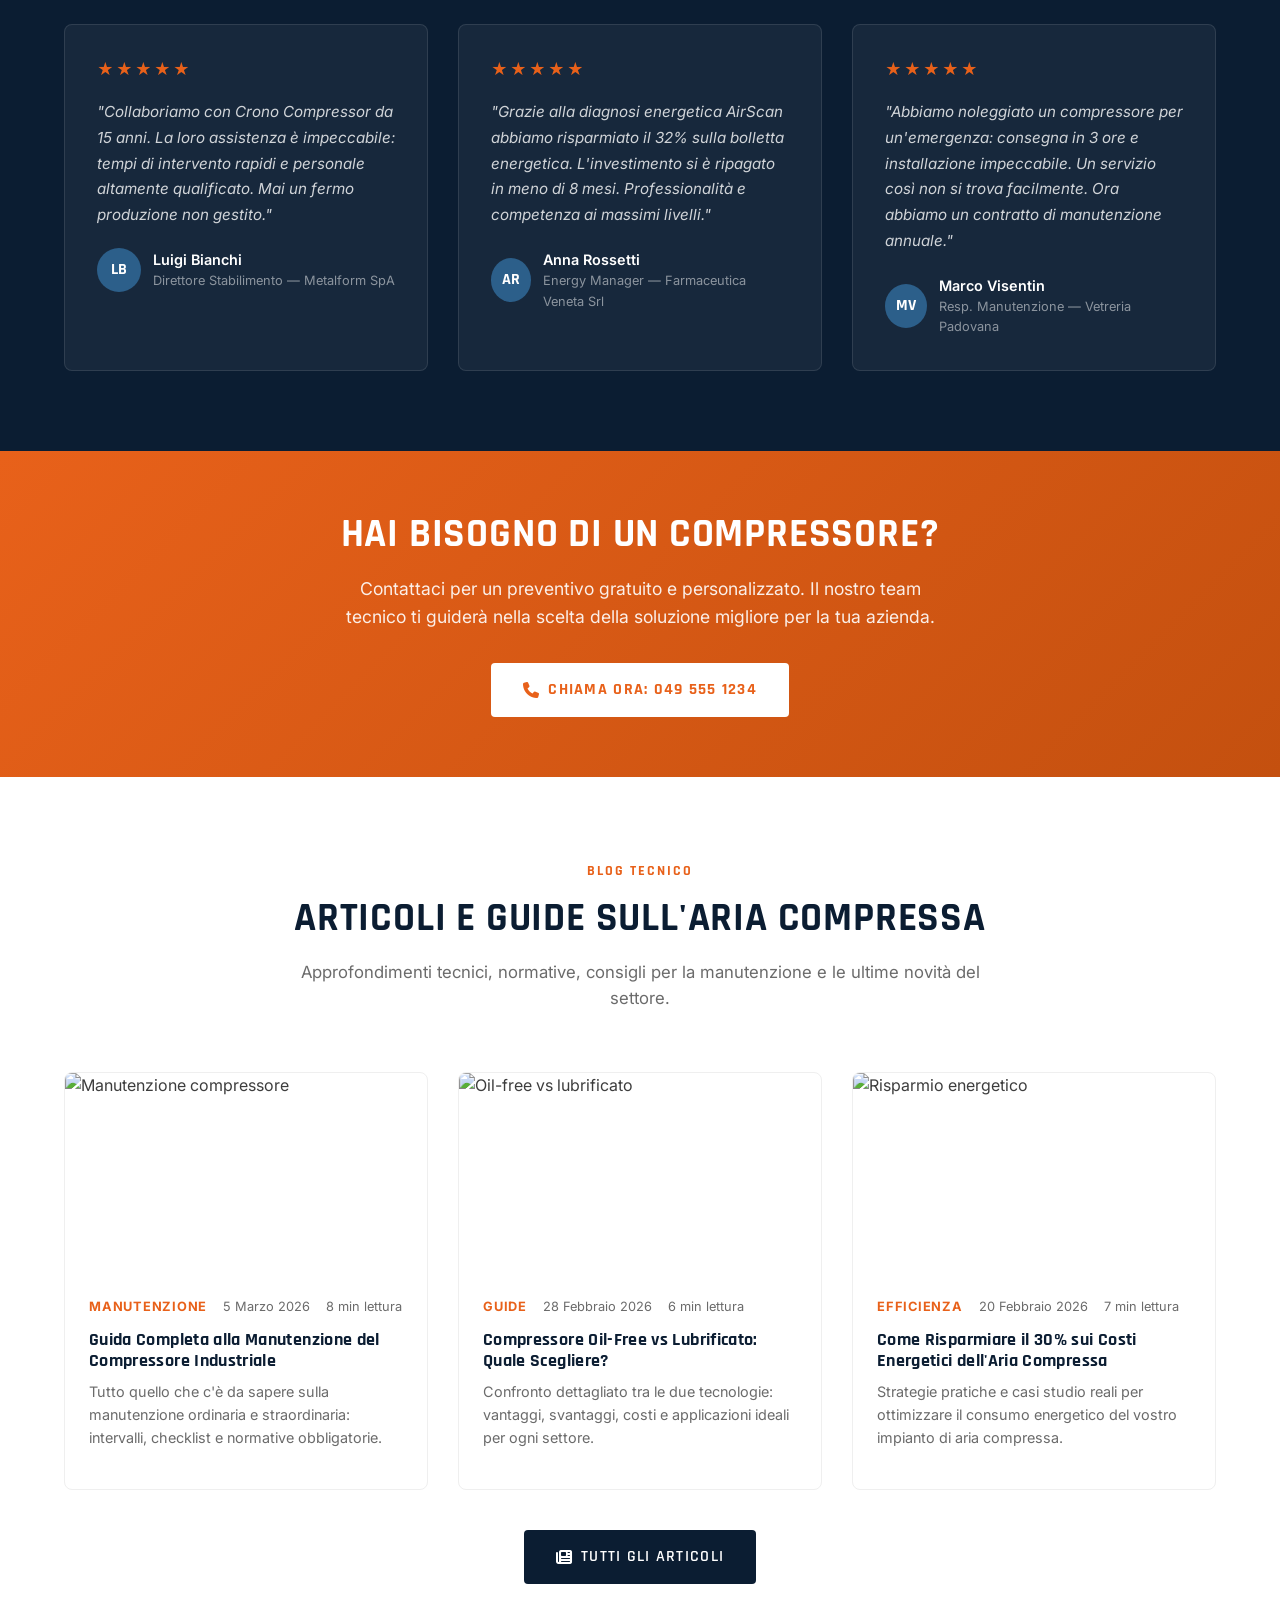
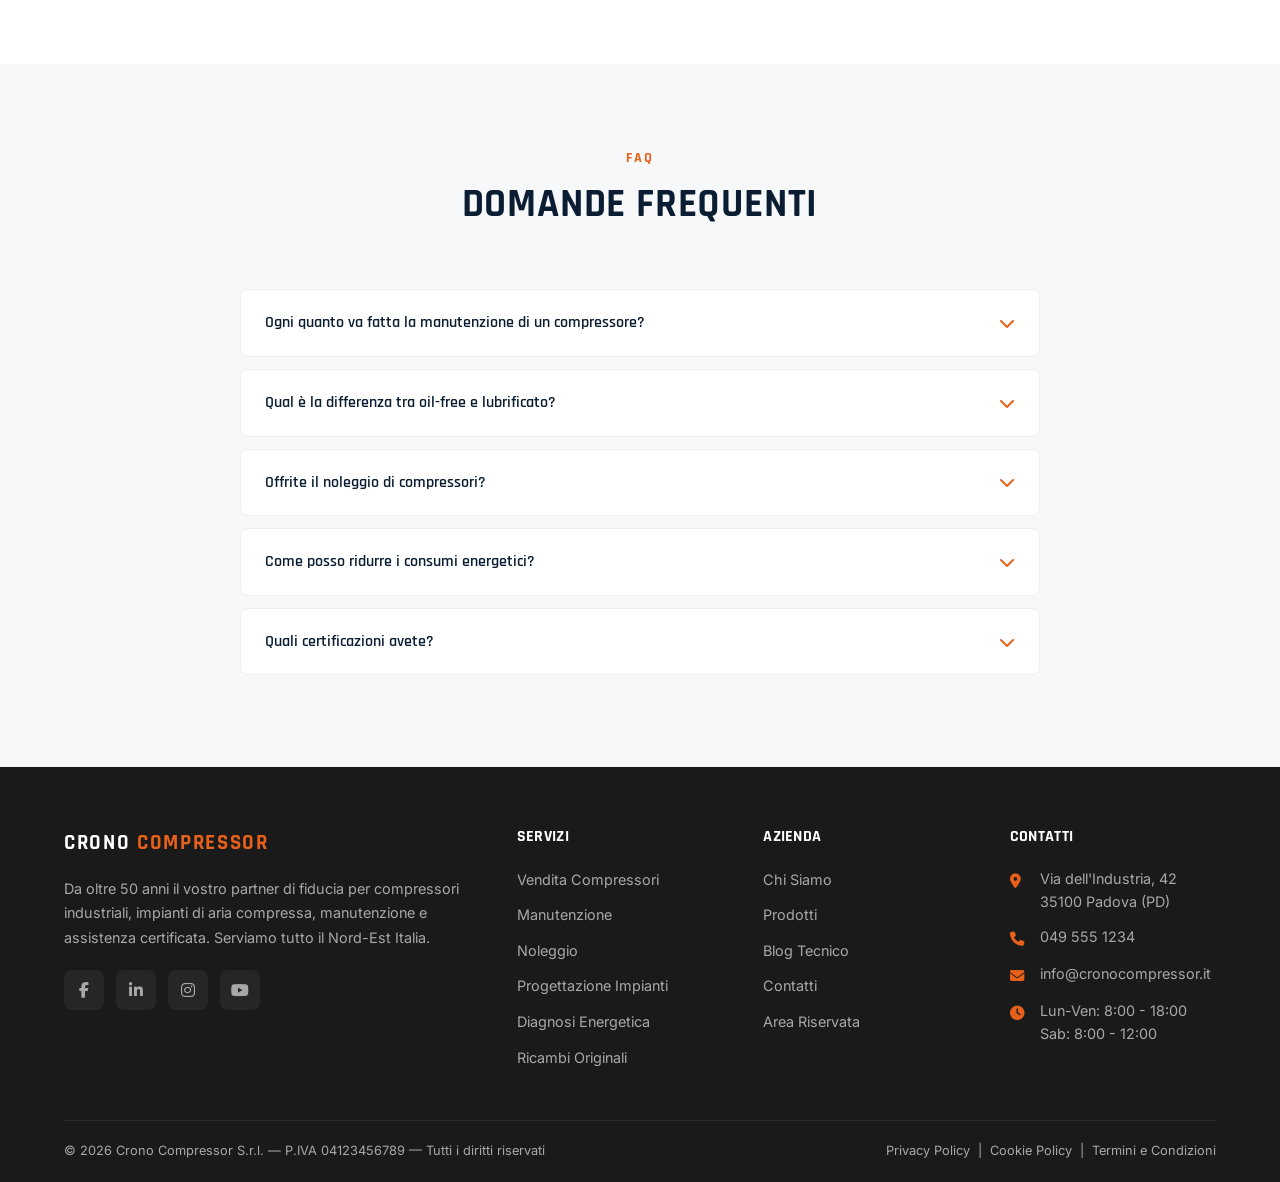
==== commit 501ba5a9: "Add chatbot widget and use local hero-crono.webp image - Replace Unsplash hero image with local imag" ====
--- a/index.html
+++ b/index.html
@@ -177,7 +177,7 @@
         </div>
       </div>
       <div class="hero-image">
-        <img src="https://images.unsplash.com/photo-1504328345606-18bbc8c9d7d1?w=600&h=500&fit=crop" alt="Compressore industriale in sala macchine" width="600" height="500">
+        <img src="image/hero-crono.webp" alt="Crono Compressor — Compressori industriali" width="600" height="500">
       </div>
     </div>
   </section>
@@ -607,6 +607,42 @@
     </div>
   </footer>
 
+  <!-- ======== CHATBOT ======== -->
+  <div id="chatbot-toggle" onclick="document.getElementById('chatbot-window').classList.toggle('open'); this.classList.toggle('active');" aria-label="Apri assistente virtuale">
+    <i class="fas fa-comments"></i>
+    <span class="chatbot-badge">1</span>
+  </div>
+
+  <div id="chatbot-window">
+    <div class="chatbot-header">
+      <div class="chatbot-header-info">
+        <div class="chatbot-avatar">CC</div>
+        <div>
+          <div class="chatbot-name">Crono Assistente</div>
+          <div class="chatbot-status"><span class="status-dot"></span> Online</div>
+        </div>
+      </div>
+      <button class="chatbot-close" onclick="document.getElementById('chatbot-window').classList.remove('open'); document.getElementById('chatbot-toggle').classList.remove('active');" aria-label="Chiudi chat">
+        <i class="fas fa-times"></i>
+      </button>
+    </div>
+    <div class="chatbot-messages" id="chatbot-messages">
+      <div class="chat-msg bot">
+        <div class="chat-bubble">Ciao! Sono l'assistente virtuale di Crono Compressor. Come posso aiutarti? Scegli un argomento o scrivi la tua domanda.</div>
+      </div>
+      <div class="chat-quick-replies" id="chatbot-quick">
+        <button onclick="chatbotSend('Quali servizi offrite?')">Servizi offerti</button>
+        <button onclick="chatbotSend('Vorrei un preventivo')">Preventivo</button>
+        <button onclick="chatbotSend('Avete compressori oil-free?')">Compressori Oil-Free</button>
+        <button onclick="chatbotSend('Orari e contatti')">Contatti</button>
+      </div>
+    </div>
+    <div class="chatbot-input">
+      <input type="text" id="chatbot-input" placeholder="Scrivi un messaggio..." onkeydown="if(event.key==='Enter')chatbotSendInput()">
+      <button onclick="chatbotSendInput()" aria-label="Invia messaggio"><i class="fas fa-paper-plane"></i></button>
+    </div>
+  </div>
+
   <!-- ======== SCRIPTS ======== -->
   <script src="js/main.js"></script>
 </body>
--- a/css/style.css
+++ b/css/style.css
@@ -1273,3 +1273,280 @@
   }
   .admin-stats { grid-template-columns: 1fr; }
 }
+
+/* ============ CHATBOT ============ */
+#chatbot-toggle {
+  position: fixed;
+  bottom: 24px;
+  right: 24px;
+  width: 60px;
+  height: 60px;
+  background: var(--arancione);
+  border-radius: 50%;
+  display: flex;
+  align-items: center;
+  justify-content: center;
+  cursor: pointer;
+  box-shadow: var(--shadow-lg);
+  z-index: 9999;
+  transition: all 0.3s ease;
+  color: var(--bianco);
+  font-size: 1.4rem;
+}
+
+#chatbot-toggle:hover {
+  background: var(--arancione-hover);
+  transform: scale(1.08);
+}
+
+#chatbot-toggle.active {
+  background: var(--blu-scuro);
+}
+
+#chatbot-toggle .chatbot-badge {
+  position: absolute;
+  top: -2px;
+  right: -2px;
+  width: 20px;
+  height: 20px;
+  background: var(--error);
+  border-radius: 50%;
+  font-size: 0.7rem;
+  font-weight: 700;
+  display: flex;
+  align-items: center;
+  justify-content: center;
+  color: var(--bianco);
+}
+
+#chatbot-toggle.active .chatbot-badge {
+  display: none;
+}
+
+#chatbot-window {
+  position: fixed;
+  bottom: 100px;
+  right: 24px;
+  width: 380px;
+  max-height: 520px;
+  background: var(--bianco);
+  border-radius: 16px;
+  box-shadow: var(--shadow-xl);
+  z-index: 9998;
+  display: flex;
+  flex-direction: column;
+  overflow: hidden;
+  opacity: 0;
+  visibility: hidden;
+  transform: translateY(20px) scale(0.95);
+  transition: all 0.3s ease;
+}
+
+#chatbot-window.open {
+  opacity: 1;
+  visibility: visible;
+  transform: translateY(0) scale(1);
+}
+
+.chatbot-header {
+  background: var(--blu-scuro);
+  color: var(--bianco);
+  padding: 16px 20px;
+  display: flex;
+  align-items: center;
+  justify-content: space-between;
+}
+
+.chatbot-header-info {
+  display: flex;
+  align-items: center;
+  gap: 12px;
+}
+
+.chatbot-avatar {
+  width: 40px;
+  height: 40px;
+  background: var(--arancione);
+  border-radius: 50%;
+  display: flex;
+  align-items: center;
+  justify-content: center;
+  font-family: var(--font-heading);
+  font-weight: 900;
+  font-size: 0.9rem;
+}
+
+.chatbot-name {
+  font-family: var(--font-heading);
+  font-weight: 700;
+  font-size: 1rem;
+  text-transform: uppercase;
+  letter-spacing: 0.04em;
+}
+
+.chatbot-status {
+  font-size: 0.75rem;
+  color: rgba(255,255,255,0.7);
+  display: flex;
+  align-items: center;
+  gap: 6px;
+}
+
+.status-dot {
+  width: 8px;
+  height: 8px;
+  background: var(--success);
+  border-radius: 50%;
+  display: inline-block;
+}
+
+.chatbot-close {
+  background: none;
+  border: none;
+  color: rgba(255,255,255,0.7);
+  font-size: 1.1rem;
+  cursor: pointer;
+  padding: 4px;
+  transition: color 0.2s;
+}
+
+.chatbot-close:hover {
+  color: var(--bianco);
+}
+
+.chatbot-messages {
+  flex: 1;
+  overflow-y: auto;
+  padding: 20px;
+  display: flex;
+  flex-direction: column;
+  gap: 12px;
+  max-height: 350px;
+  min-height: 250px;
+}
+
+.chat-msg {
+  display: flex;
+  max-width: 85%;
+}
+
+.chat-msg.bot {
+  align-self: flex-start;
+}
+
+.chat-msg.user {
+  align-self: flex-end;
+}
+
+.chat-bubble {
+  padding: 12px 16px;
+  border-radius: 16px;
+  font-size: 0.9rem;
+  line-height: 1.5;
+}
+
+.chat-msg.bot .chat-bubble {
+  background: var(--grigio-50);
+  color: var(--grigio-700);
+  border-bottom-left-radius: 4px;
+}
+
+.chat-msg.user .chat-bubble {
+  background: var(--arancione);
+  color: var(--bianco);
+  border-bottom-right-radius: 4px;
+}
+
+.chat-quick-replies {
+  display: flex;
+  flex-wrap: wrap;
+  gap: 8px;
+  padding-top: 4px;
+}
+
+.chat-quick-replies button {
+  padding: 8px 14px;
+  border: 1px solid var(--arancione);
+  background: transparent;
+  color: var(--arancione);
+  border-radius: 50px;
+  font-size: 0.8rem;
+  font-weight: 600;
+  cursor: pointer;
+  transition: all 0.2s ease;
+  font-family: var(--font-body);
+}
+
+.chat-quick-replies button:hover {
+  background: var(--arancione);
+  color: var(--bianco);
+}
+
+.chatbot-input {
+  display: flex;
+  border-top: 1px solid var(--grigio-100);
+  padding: 12px 16px;
+  gap: 8px;
+  align-items: center;
+}
+
+.chatbot-input input {
+  flex: 1;
+  border: none;
+  outline: none;
+  font-size: 0.9rem;
+  font-family: var(--font-body);
+  color: var(--grigio-700);
+  padding: 8px 0;
+}
+
+.chatbot-input button {
+  background: var(--arancione);
+  border: none;
+  color: var(--bianco);
+  width: 38px;
+  height: 38px;
+  border-radius: 50%;
+  cursor: pointer;
+  display: flex;
+  align-items: center;
+  justify-content: center;
+  transition: background 0.2s;
+  font-size: 0.85rem;
+}
+
+.chatbot-input button:hover {
+  background: var(--arancione-hover);
+}
+
+.chat-typing .chat-bubble::after {
+  content: '';
+  display: inline-block;
+  width: 6px;
+  height: 6px;
+  background: var(--grigio-300);
+  border-radius: 50%;
+  margin-left: 4px;
+  animation: chatTyping 1s infinite;
+}
+
+@keyframes chatTyping {
+  0%, 100% { opacity: 0.3; }
+  50% { opacity: 1; }
+}
+
+@media (max-width: 480px) {
+  #chatbot-window {
+    width: calc(100vw - 32px);
+    right: 16px;
+    bottom: 90px;
+    max-height: 70vh;
+  }
+  #chatbot-toggle {
+    bottom: 16px;
+    right: 16px;
+    width: 54px;
+    height: 54px;
+    font-size: 1.2rem;
+  }
+}
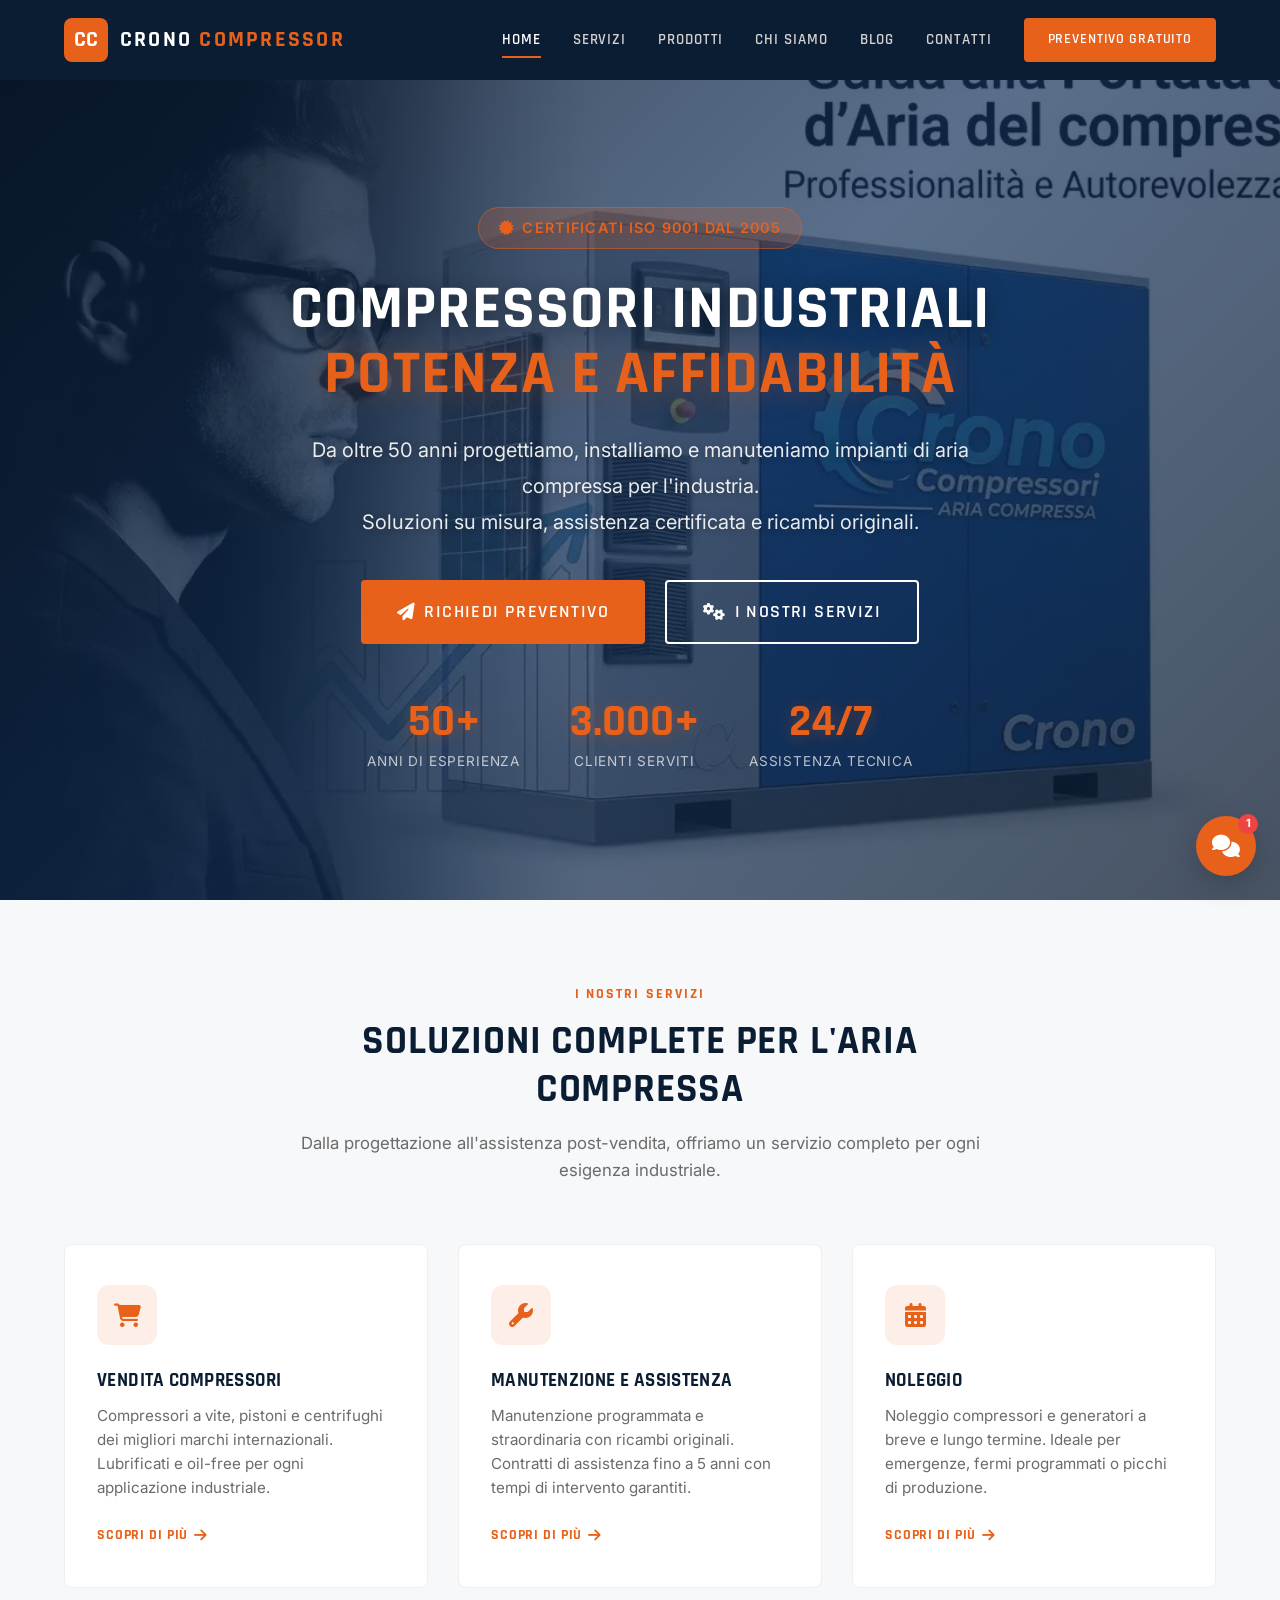
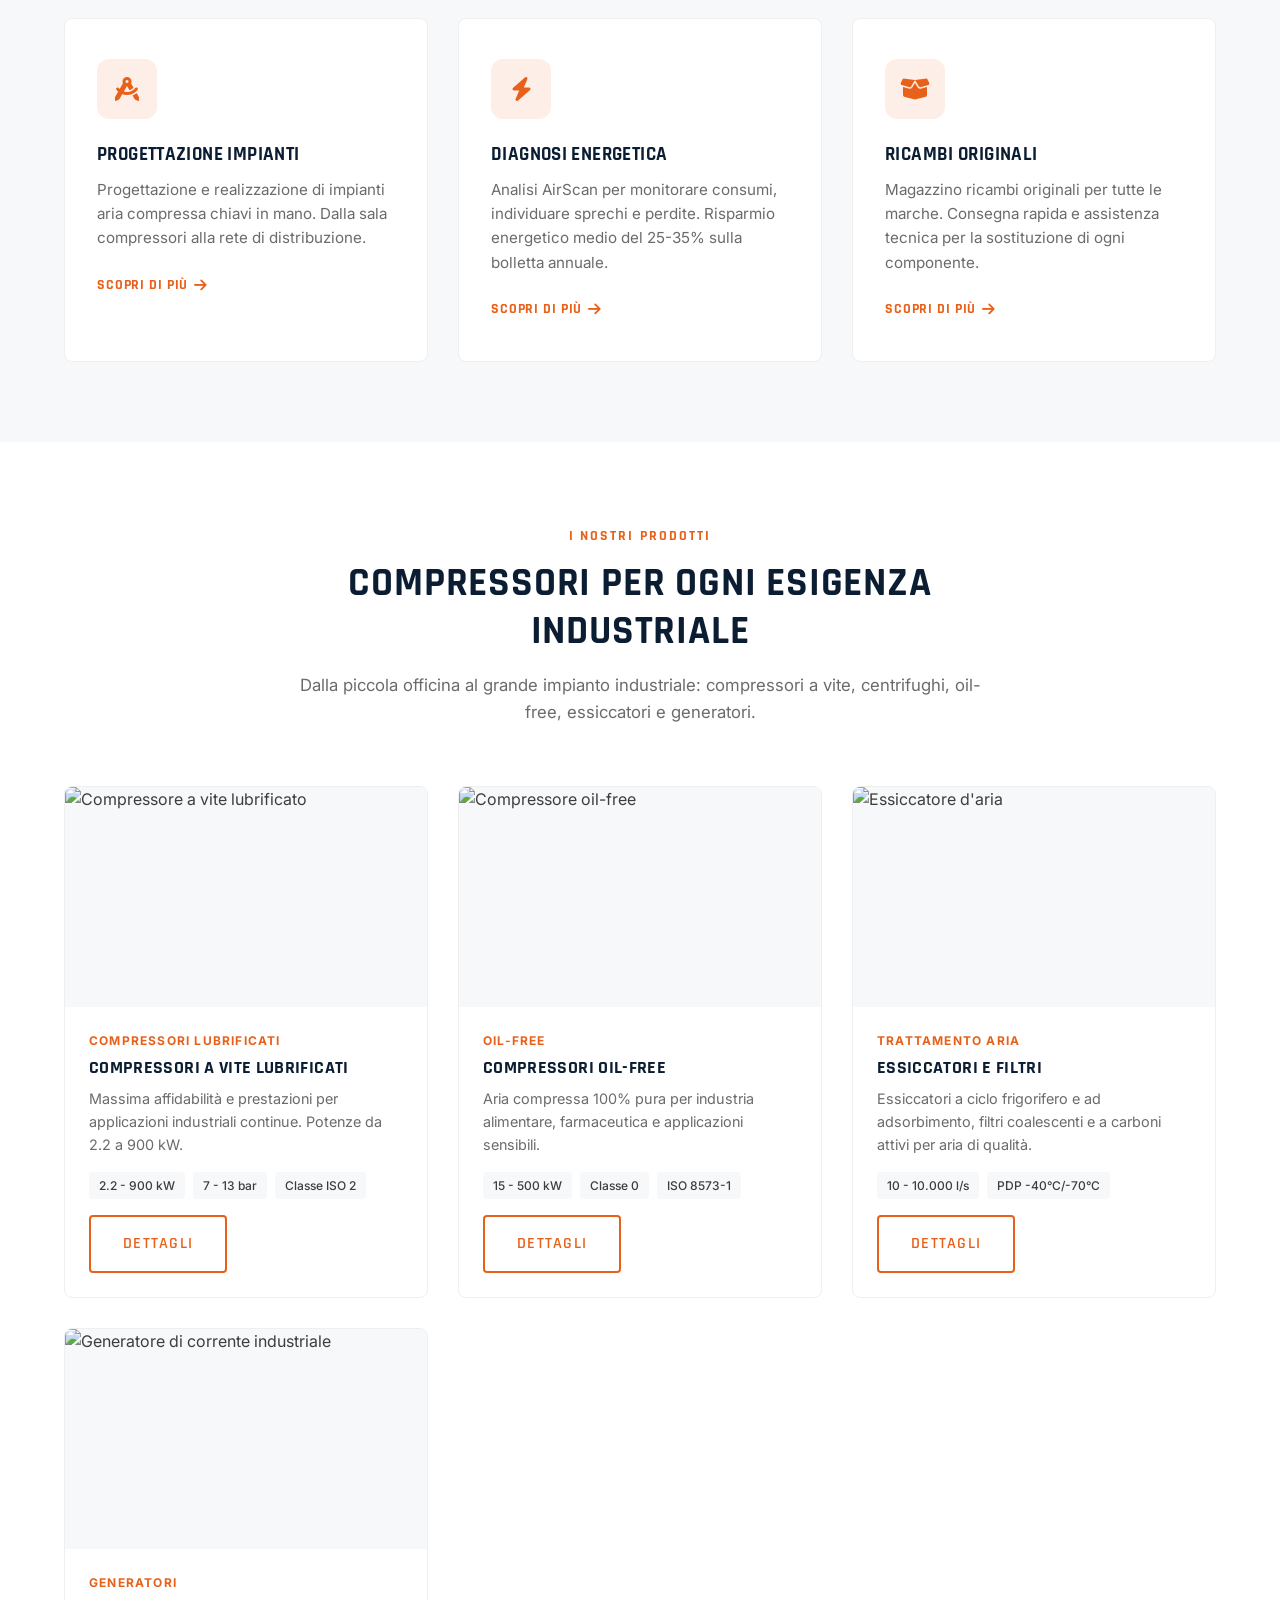
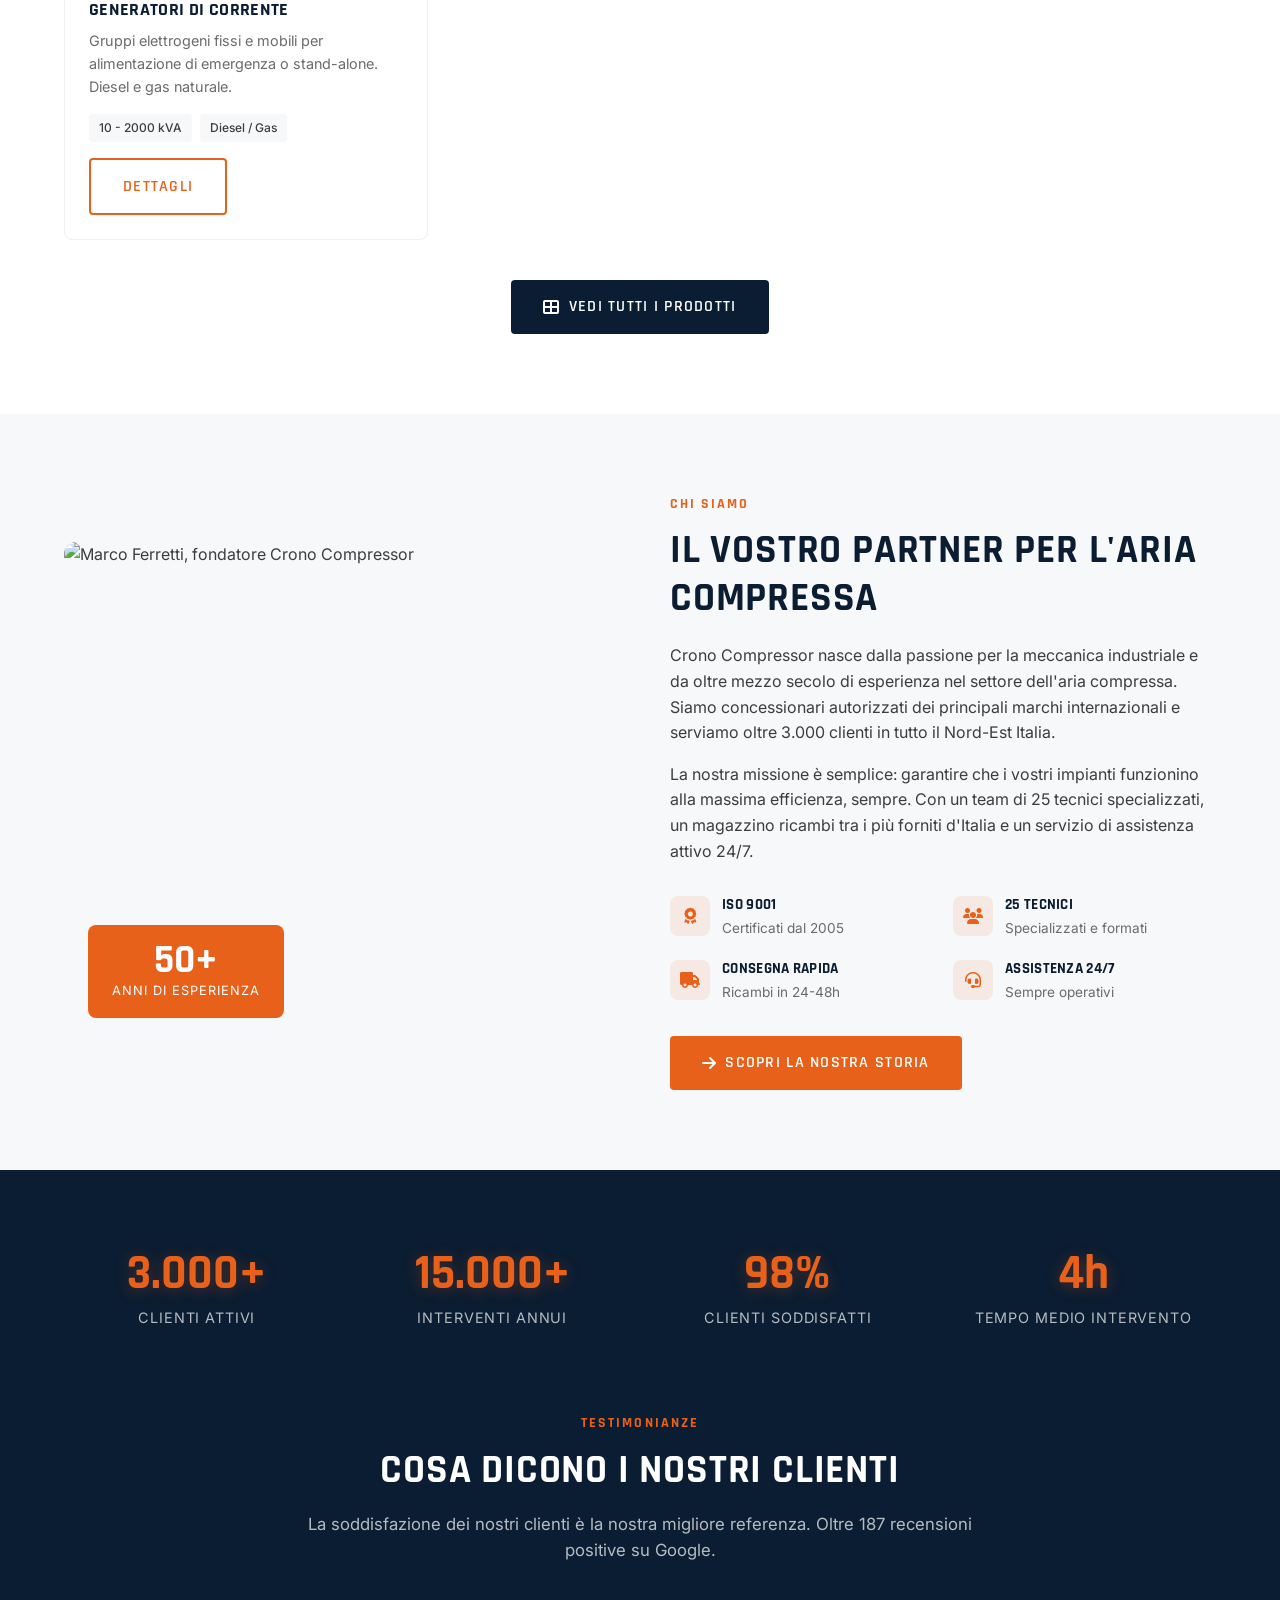
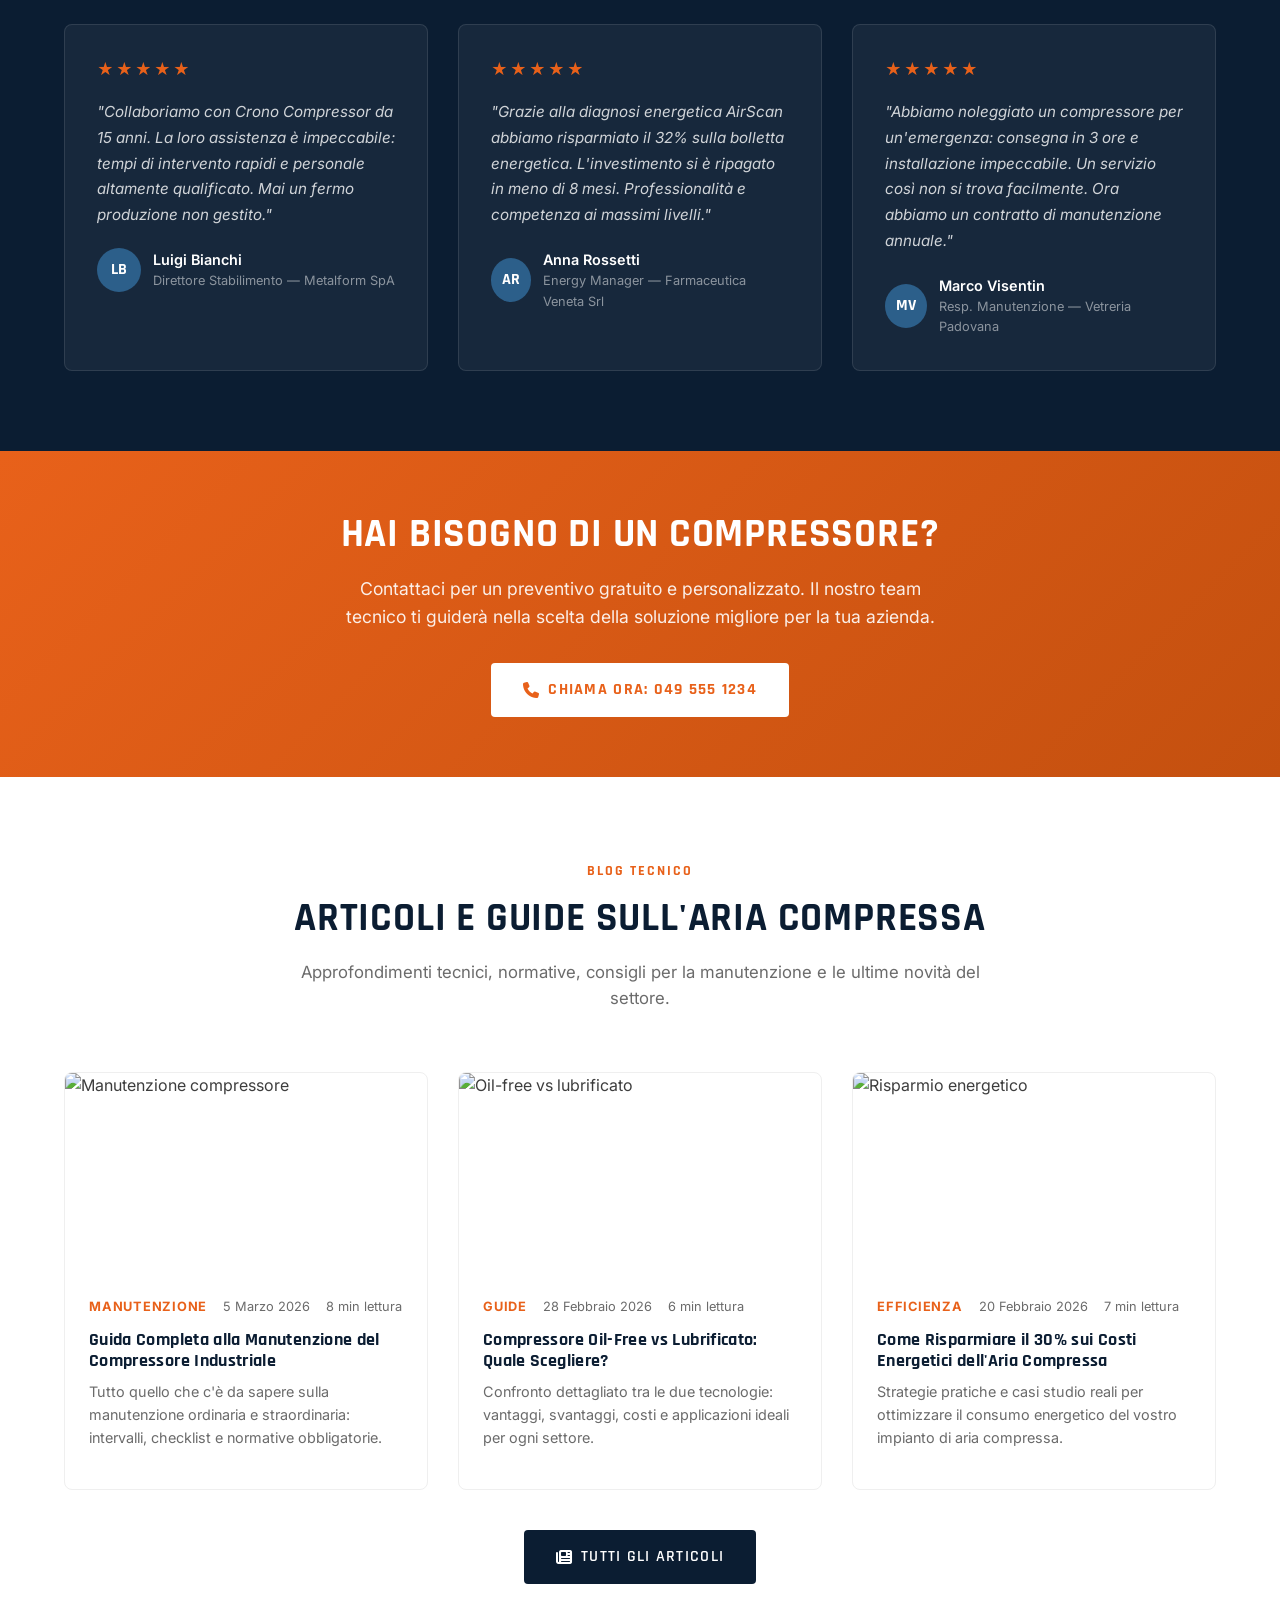
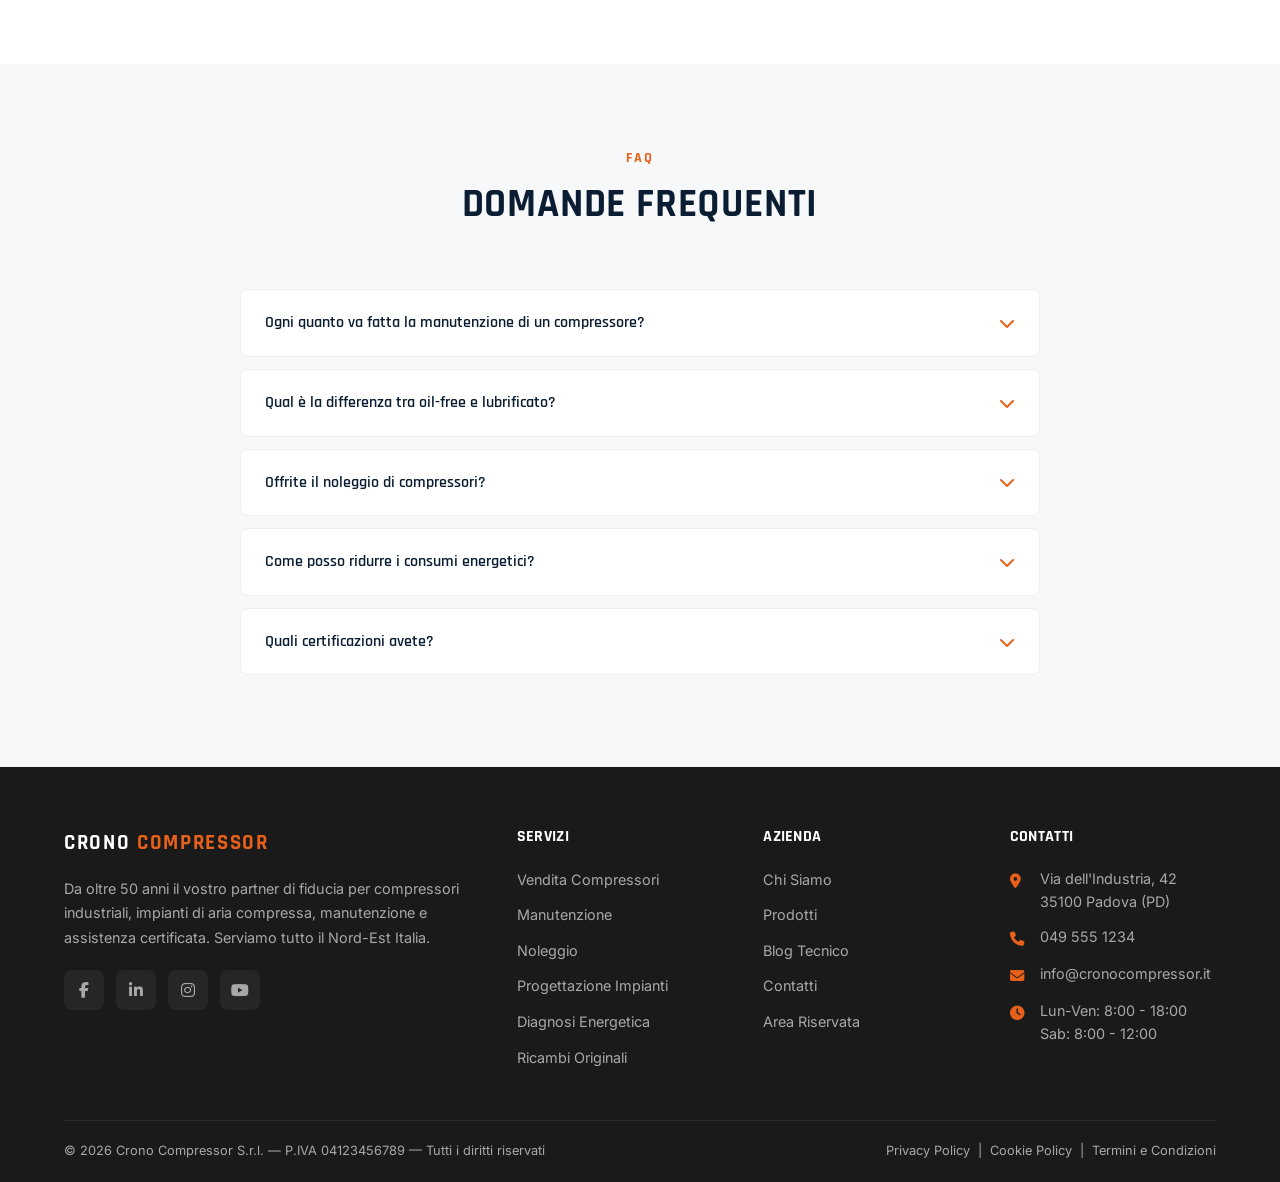
==== commit d0dad99c: "Add cartoon avatar chatbot, chatbot on all pages, fullscreen hero - Replace text "CC" avatar with SV" ====
--- a/index.html
+++ b/index.html
@@ -143,41 +143,39 @@
 
   <!-- ======== HERO ======== -->
   <section class="hero">
+    <div class="hero-bg">
+      <img src="image/hero-crono.webp" alt="Crono Compressor — Compressori industriali">
+    </div>
     <div class="hero-overlay"></div>
-    <div class="container">
-      <div class="hero-content">
-        <div class="hero-badge">
-          <i class="fas fa-certificate"></i> Certificati ISO 9001 dal 2005
-        </div>
-        <h1>Compressori Industriali<br><span>Potenza e Affidabilità</span></h1>
-        <p class="hero-desc">
-          Da oltre 50 anni progettiamo, installiamo e manuteniamo impianti di aria compressa per l'industria. Soluzioni su misura, assistenza certificata e ricambi originali.
-        </p>
-        <div class="hero-buttons">
-          <a href="contatti.html" class="btn btn-primary">
-            <i class="fas fa-paper-plane"></i> Richiedi Preventivo
-          </a>
-          <a href="servizi.html" class="btn btn-secondary">
-            <i class="fas fa-cogs"></i> I Nostri Servizi
-          </a>
-        </div>
-        <div class="hero-stats">
-          <div class="hero-stat">
-            <div class="hero-stat-num">50+</div>
-            <div class="hero-stat-label">Anni di esperienza</div>
-          </div>
-          <div class="hero-stat">
-            <div class="hero-stat-num">3.000+</div>
-            <div class="hero-stat-label">Clienti serviti</div>
-          </div>
-          <div class="hero-stat">
-            <div class="hero-stat-num">24/7</div>
-            <div class="hero-stat-label">Assistenza tecnica</div>
-          </div>
-        </div>
-      </div>
-      <div class="hero-image">
-        <img src="image/hero-crono.webp" alt="Crono Compressor — Compressori industriali" width="600" height="500">
+    <div class="hero-content-full">
+      <div class="hero-badge">
+        <i class="fas fa-certificate"></i> Certificati ISO 9001 dal 2005
+      </div>
+      <h1>Compressori Industriali<br><span>Potenza e Affidabilità</span></h1>
+      <p class="hero-desc">
+        Da oltre 50 anni progettiamo, installiamo e manuteniamo impianti di aria compressa per l'industria.<br>Soluzioni su misura, assistenza certificata e ricambi originali.
+      </p>
+      <div class="hero-buttons">
+        <a href="contatti.html" class="btn btn-primary btn-lg">
+          <i class="fas fa-paper-plane"></i> Richiedi Preventivo
+        </a>
+        <a href="servizi.html" class="btn btn-secondary btn-lg">
+          <i class="fas fa-cogs"></i> I Nostri Servizi
+        </a>
+      </div>
+      <div class="hero-stats">
+        <div class="hero-stat">
+          <div class="hero-stat-num">50+</div>
+          <div class="hero-stat-label">Anni di esperienza</div>
+        </div>
+        <div class="hero-stat">
+          <div class="hero-stat-num">3.000+</div>
+          <div class="hero-stat-label">Clienti serviti</div>
+        </div>
+        <div class="hero-stat">
+          <div class="hero-stat-num">24/7</div>
+          <div class="hero-stat-label">Assistenza tecnica</div>
+        </div>
       </div>
     </div>
   </section>
@@ -616,7 +614,7 @@
   <div id="chatbot-window">
     <div class="chatbot-header">
       <div class="chatbot-header-info">
-        <div class="chatbot-avatar">CC</div>
+        <div class="chatbot-avatar"><img src="image/chatbot-avatar.svg" alt="Assistente" width="40" height="40"></div>
         <div>
           <div class="chatbot-name">Crono Assistente</div>
           <div class="chatbot-status"><span class="status-dot"></span> Online</div>
--- a/css/style.css
+++ b/css/style.css
@@ -292,110 +292,117 @@
   min-height: 100vh;
   display: flex;
   align-items: center;
-  background: linear-gradient(135deg, var(--blu-scuro) 0%, var(--blu-medio) 50%, var(--blu-chiaro) 100%);
+  justify-content: center;
   overflow: hidden;
   padding-top: var(--nav-h);
+}
+
+.hero-bg {
+  position: absolute;
+  inset: 0;
+  z-index: 0;
+}
+
+.hero-bg img {
+  width: 100%;
+  height: 100%;
+  object-fit: cover;
+  object-position: center;
 }
 
 .hero-overlay {
   position: absolute;
   inset: 0;
-  background: url('data:image/svg+xml,<svg xmlns="http://www.w3.org/2000/svg" viewBox="0 0 100 100"><defs><pattern id="grid" width="20" height="20" patternUnits="userSpaceOnUse"><path d="M 20 0 L 0 0 0 20" fill="none" stroke="rgba(255,255,255,0.03)" stroke-width="0.5"/></pattern></defs><rect width="100" height="100" fill="url(%23grid)"/></svg>');
+  background: linear-gradient(135deg, rgba(10,25,47,0.82) 0%, rgba(20,50,90,0.7) 50%, rgba(10,25,47,0.75) 100%);
+  z-index: 1;
   pointer-events: none;
 }
 
-.hero .container {
+.hero-content-full {
   position: relative;
   z-index: 2;
-  display: grid;
-  grid-template-columns: 1fr 1fr;
-  gap: 60px;
-  align-items: center;
-  padding-top: 40px;
-  padding-bottom: 40px;
-}
-
-.hero-content {
-  color: var(--bianco);
+  text-align: center;
+  color: var(--bianco);
+  max-width: 900px;
+  padding: 60px 24px;
 }
 
 .hero-badge {
   display: inline-flex;
   align-items: center;
   gap: 8px;
-  background: rgba(232, 97, 26, 0.15);
-  border: 1px solid rgba(232, 97, 26, 0.4);
-  padding: 6px 16px;
+  background: rgba(232, 97, 26, 0.2);
+  border: 1px solid rgba(232, 97, 26, 0.5);
+  padding: 8px 20px;
   border-radius: 50px;
-  font-size: 0.85rem;
+  font-size: 0.9rem;
   font-weight: 600;
   color: var(--arancione);
+  margin-bottom: 28px;
+  text-transform: uppercase;
+  letter-spacing: 0.08em;
+}
+
+.hero h1 {
+  color: var(--bianco);
+  font-size: 3.8rem;
   margin-bottom: 24px;
-  text-transform: uppercase;
-  letter-spacing: 0.08em;
-}
-
-.hero h1 {
-  color: var(--bianco);
-  margin-bottom: 20px;
-  line-height: 1.1;
+  line-height: 1.08;
+  text-shadow: 0 2px 20px rgba(0,0,0,0.4);
 }
 
 .hero h1 span {
   color: var(--arancione);
+  text-shadow: 0 2px 30px rgba(232,97,26,0.3);
 }
 
 .hero-desc {
-  font-size: 1.15rem;
-  color: rgba(255,255,255,0.8);
-  margin-bottom: 32px;
-  max-width: 500px;
-  line-height: 1.7;
+  font-size: 1.25rem;
+  color: rgba(255,255,255,0.9);
+  margin: 0 auto 40px;
+  max-width: 700px;
+  line-height: 1.8;
+  text-shadow: 0 1px 8px rgba(0,0,0,0.3);
 }
 
 .hero-buttons {
   display: flex;
-  gap: 16px;
+  gap: 20px;
   flex-wrap: wrap;
-  margin-bottom: 48px;
+  justify-content: center;
+  margin-bottom: 56px;
+}
+
+.btn-lg {
+  padding: 16px 36px;
+  font-size: 1.1rem;
 }
 
 .hero-stats {
   display: flex;
-  gap: 40px;
+  gap: 50px;
+  justify-content: center;
 }
 
 .hero-stat {
-  text-align: left;
+  text-align: center;
 }
 
 .hero-stat-num {
   font-family: var(--font-heading);
-  font-size: 2.5rem;
+  font-size: 2.8rem;
   font-weight: 900;
   color: var(--arancione);
   line-height: 1;
+  text-shadow: 0 2px 15px rgba(232,97,26,0.3);
 }
 
 .hero-stat-label {
   font-size: 0.85rem;
-  color: rgba(255,255,255,0.6);
+  color: rgba(255,255,255,0.7);
   text-transform: uppercase;
   letter-spacing: 0.06em;
-  margin-top: 4px;
-}
-
-.hero-image {
-  display: flex;
-  justify-content: center;
-  align-items: center;
-}
-
-.hero-image img {
-  width: 100%;
-  max-width: 540px;
-  border-radius: 12px;
-  box-shadow: var(--shadow-xl);
+  margin-top: 6px;
 }
 
 /* ============ SECTION SHARED ============ */
@@ -1217,14 +1224,7 @@
 
 /* ============ RESPONSIVE ============ */
 @media (max-width: 1024px) {
-  .hero .container {
-    grid-template-columns: 1fr;
-    text-align: center;
-  }
-  .hero-desc { margin: 0 auto 32px; }
-  .hero-buttons { justify-content: center; }
-  .hero-stats { justify-content: center; }
-  .hero-image { display: none; }
+  .hero h1 { font-size: 2.8rem; }
   .services-grid { grid-template-columns: repeat(2, 1fr); }
   .about-grid { grid-template-columns: 1fr; }
   .testimonials-grid { grid-template-columns: repeat(2, 1fr); }
@@ -1260,6 +1260,8 @@
   .testimonials-grid { grid-template-columns: 1fr; }
   .blog-grid { grid-template-columns: 1fr; }
   .footer-grid { grid-template-columns: 1fr; }
+  .hero h1 { font-size: 2.2rem; }
+  .hero-desc { font-size: 1.05rem; }
   .hero-stats { flex-direction: column; gap: 20px; align-items: center; }
   .about-features { grid-template-columns: 1fr; }
 
@@ -1366,14 +1368,17 @@
 .chatbot-avatar {
   width: 40px;
   height: 40px;
-  background: var(--arancione);
   border-radius: 50%;
   display: flex;
   align-items: center;
   justify-content: center;
-  font-family: var(--font-heading);
-  font-weight: 900;
-  font-size: 0.9rem;
+  overflow: hidden;
+  background: #FFD600;
+}
+.chatbot-avatar img {
+  width: 100%;
+  height: 100%;
+  object-fit: cover;
 }
 
 .chatbot-name {
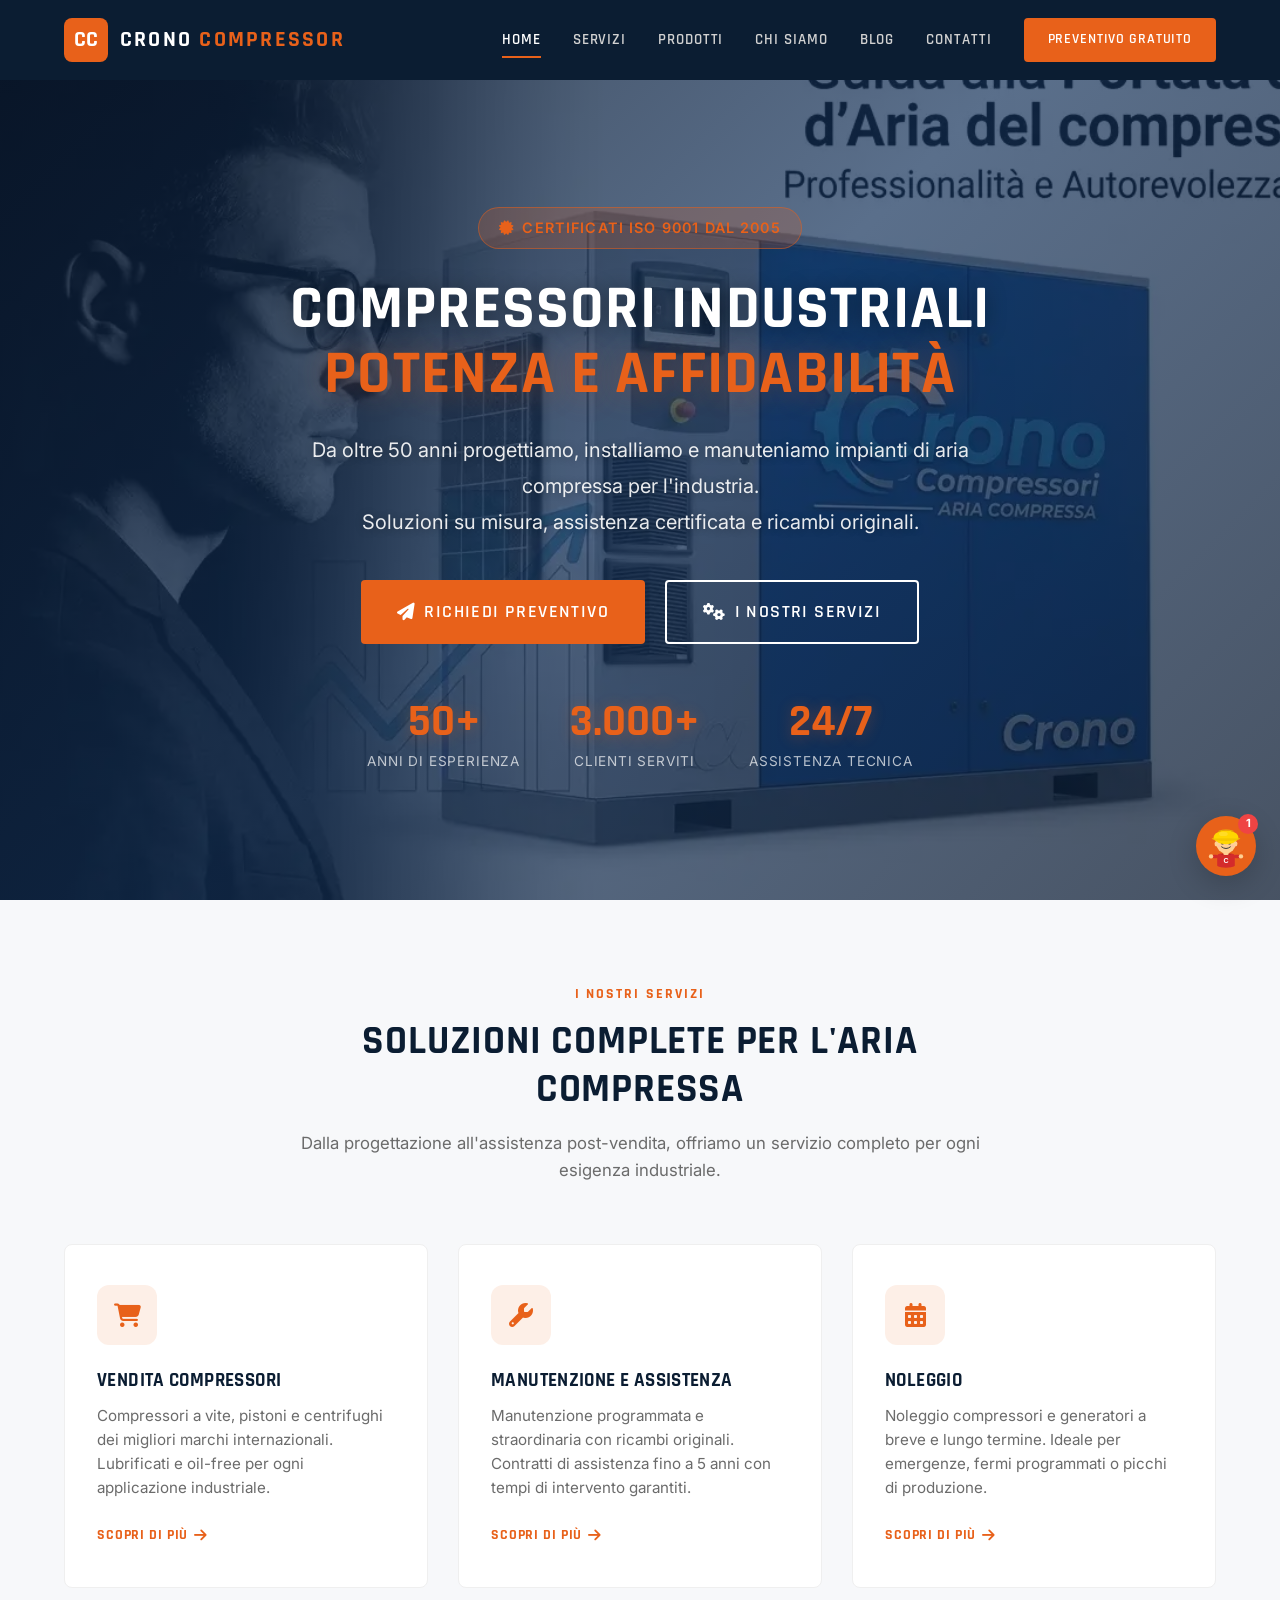
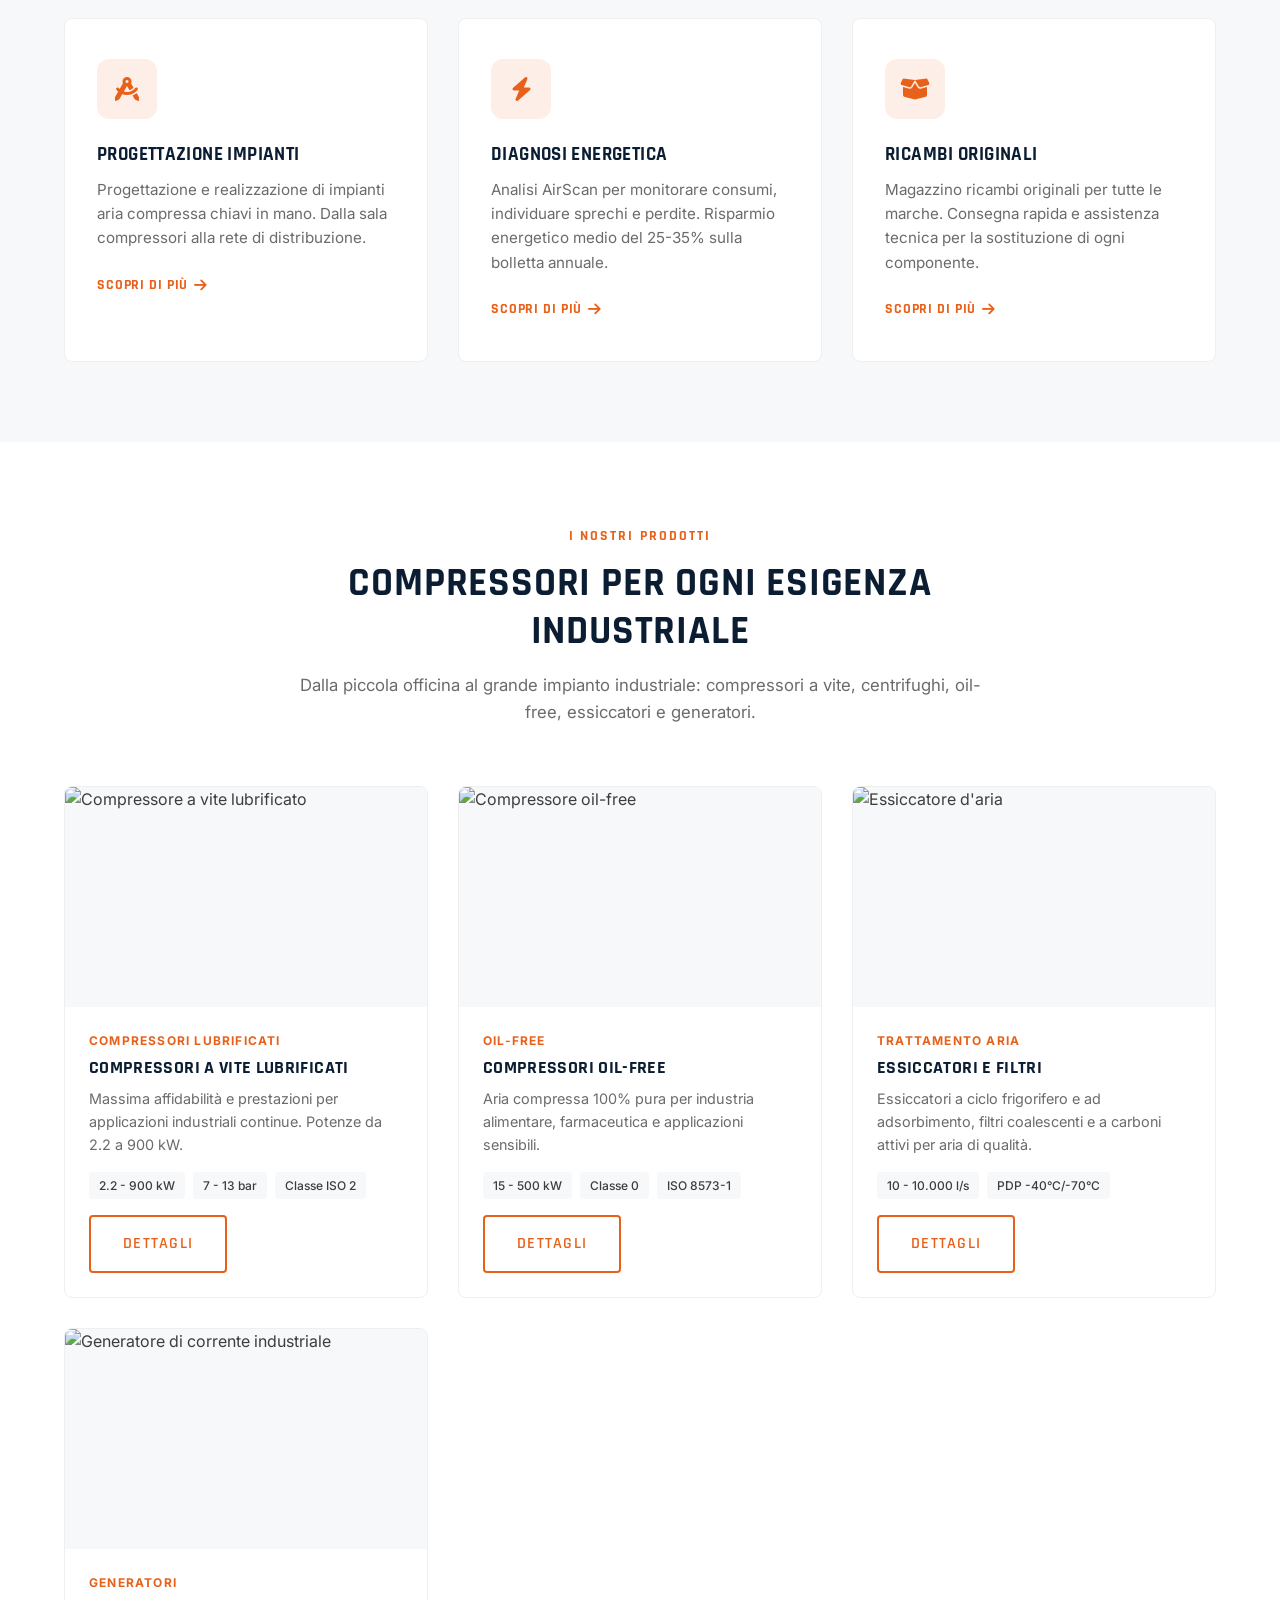
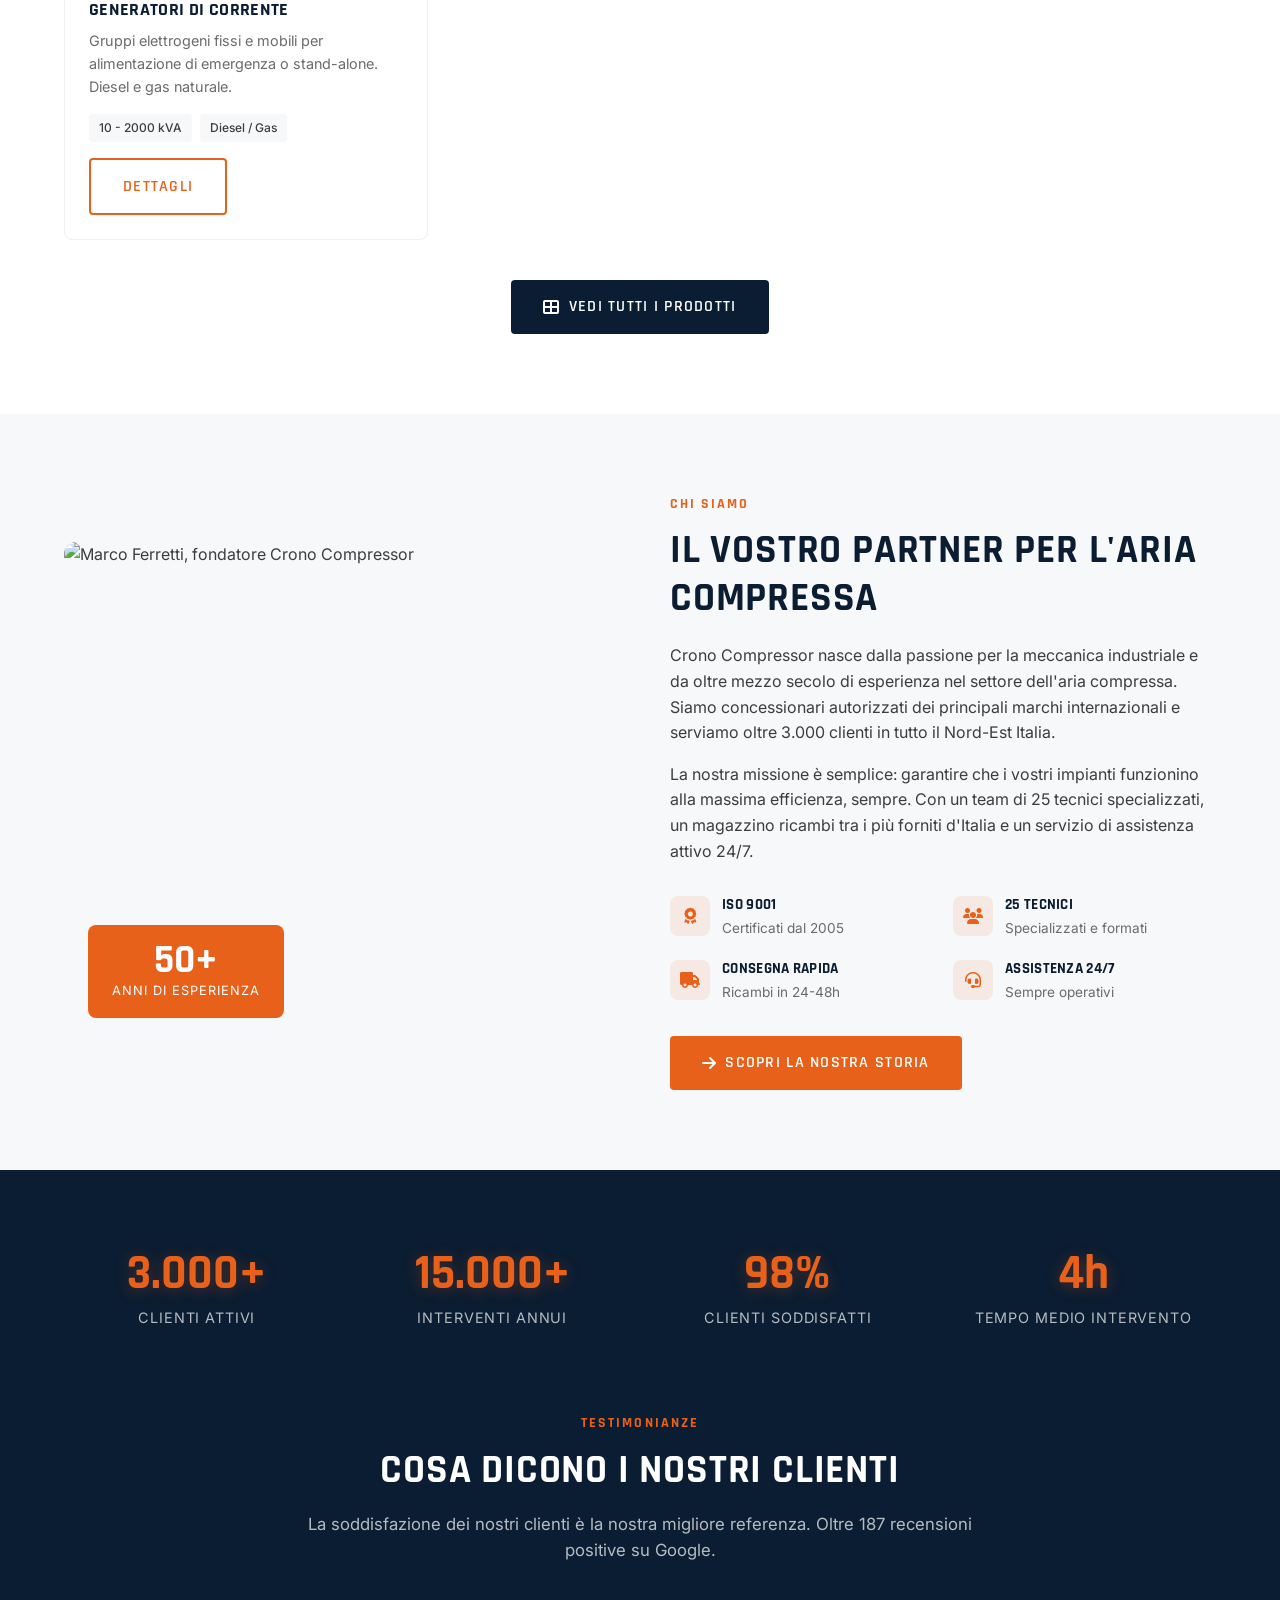
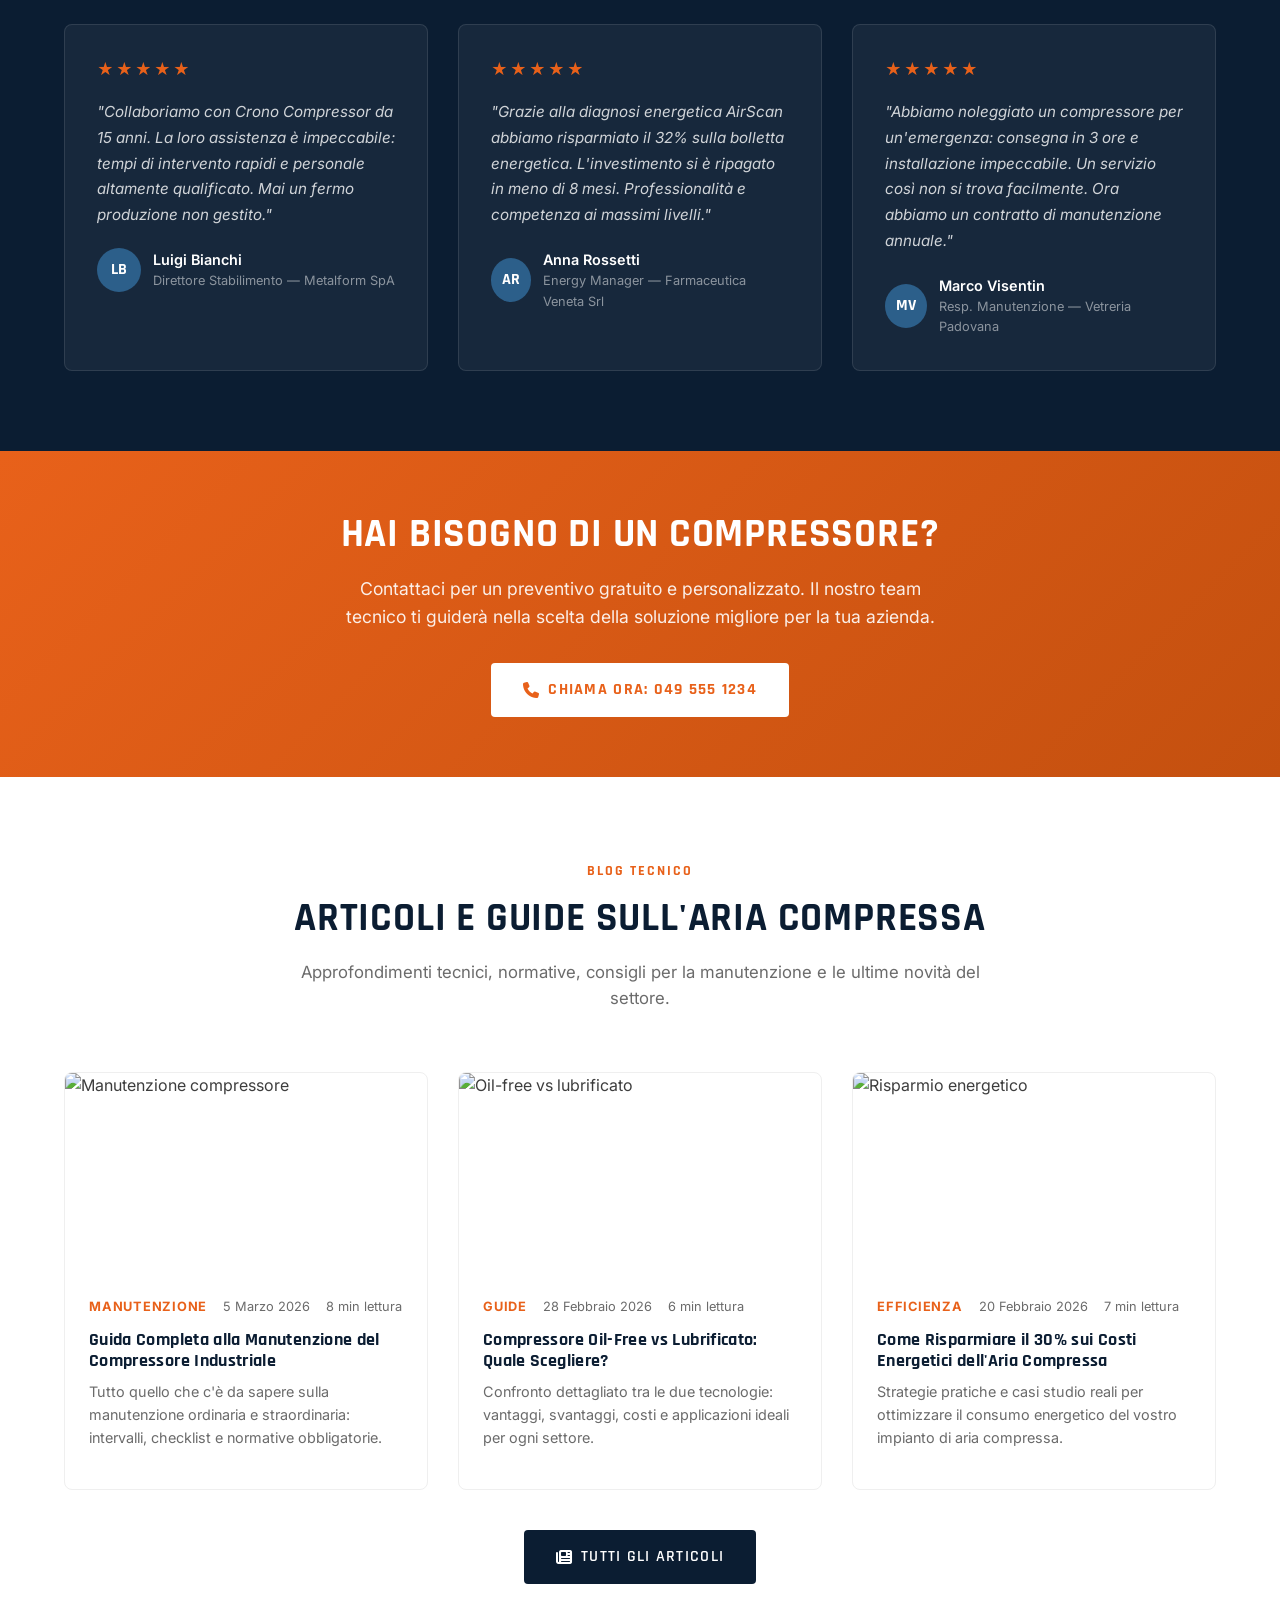
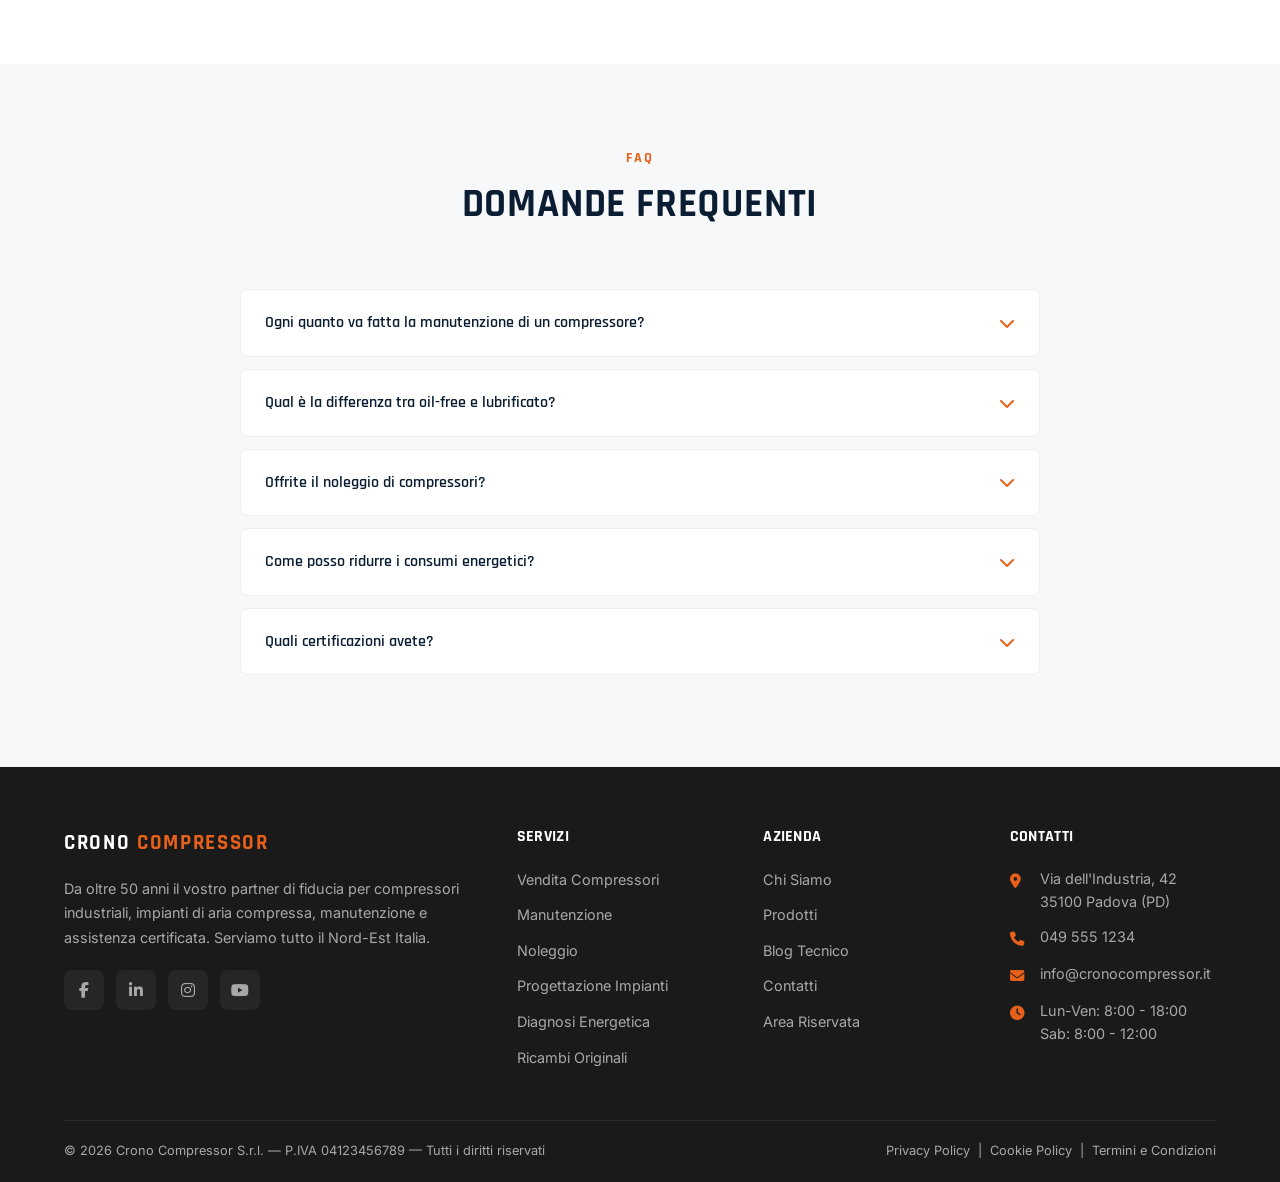
==== commit c89e357e: "Chatbot: omino avatar sul toggle + auto-open solo desktop/iPad - Sostituito icona FontAwesome con im" ====
--- a/index.html
+++ b/index.html
@@ -13,6 +13,8 @@
   <meta property="og:type" content="website">
   <meta property="og:url" content="https://www.cronocompressor.it/">
   <meta property="og:image" content="https://images.unsplash.com/photo-1504328345606-18bbc8c9d7d1?w=1200">
+  <!-- Preload hero image (LCP) -->
+  <link rel="preload" as="image" href="image/hero-crono.webp" type="image/webp">
   <!-- Fonts -->
   <link rel="preconnect" href="https://fonts.googleapis.com">
   <link rel="preconnect" href="https://fonts.gstatic.com" crossorigin>
@@ -135,7 +137,7 @@
         <a href="contatti.html">Contatti</a>
         <a href="contatti.html" class="nav-cta">Preventivo Gratuito</a>
       </div>
-      <div class="nav-toggle" id="navToggle" onclick="document.getElementById('navLinks').classList.toggle('open')">
+      <div class="nav-toggle" id="navToggle">
         <span></span><span></span><span></span>
       </div>
     </div>
@@ -144,7 +146,7 @@
   <!-- ======== HERO ======== -->
   <section class="hero">
     <div class="hero-bg">
-      <img src="image/hero-crono.webp" alt="Crono Compressor — Compressori industriali">
+      <img src="image/hero-crono.webp" alt="Crono Compressor — Compressori industriali" fetchpriority="high" decoding="async">
     </div>
     <div class="hero-overlay"></div>
     <div class="hero-content-full">
@@ -239,7 +241,7 @@
       </div>
       <div class="products-grid">
         <div class="product-card reveal">
-          <img src="https://images.unsplash.com/photo-1581092160562-40aa08e78837?w=400&h=220&fit=crop" alt="Compressore a vite lubrificato" class="product-card-img" width="400" height="220">
+          <img src="https://images.unsplash.com/photo-1581092160562-40aa08e78837?w=400&h=220&fit=crop" alt="Compressore a vite lubrificato" class="product-card-img" width="400" height="220" loading="lazy" decoding="async">
           <div class="product-card-body">
             <div class="product-card-category">Compressori Lubrificati</div>
             <h3>Compressori a Vite Lubrificati</h3>
@@ -253,7 +255,7 @@
           </div>
         </div>
         <div class="product-card reveal">
-          <img src="https://images.unsplash.com/photo-1581092795360-fd1ca04f0952?w=400&h=220&fit=crop" alt="Compressore oil-free" class="product-card-img" width="400" height="220">
+          <img src="https://images.unsplash.com/photo-1581092795360-fd1ca04f0952?w=400&h=220&fit=crop" alt="Compressore oil-free" class="product-card-img" width="400" height="220" loading="lazy" decoding="async">
           <div class="product-card-body">
             <div class="product-card-category">Oil-Free</div>
             <h3>Compressori Oil-Free</h3>
@@ -267,7 +269,7 @@
           </div>
         </div>
         <div class="product-card reveal">
-          <img src="https://images.unsplash.com/photo-1565043589221-1a6fd9ae45c7?w=400&h=220&fit=crop" alt="Essiccatore d'aria" class="product-card-img" width="400" height="220">
+          <img src="https://images.unsplash.com/photo-1565043589221-1a6fd9ae45c7?w=400&h=220&fit=crop" alt="Essiccatore d'aria" class="product-card-img" width="400" height="220" loading="lazy" decoding="async">
           <div class="product-card-body">
             <div class="product-card-category">Trattamento Aria</div>
             <h3>Essiccatori e Filtri</h3>
@@ -280,7 +282,7 @@
           </div>
         </div>
         <div class="product-card reveal">
-          <img src="https://images.unsplash.com/photo-1513828583688-c52646db42da?w=400&h=220&fit=crop" alt="Generatore di corrente industriale" class="product-card-img" width="400" height="220">
+          <img src="https://images.unsplash.com/photo-1513828583688-c52646db42da?w=400&h=220&fit=crop" alt="Generatore di corrente industriale" class="product-card-img" width="400" height="220" loading="lazy" decoding="async">
           <div class="product-card-body">
             <div class="product-card-category">Generatori</div>
             <h3>Generatori di Corrente</h3>
@@ -304,7 +306,7 @@
     <div class="container">
       <div class="about-grid reveal">
         <div class="about-image">
-          <img src="https://images.unsplash.com/photo-1560250097-0b93528c311a?w=600&h=500&fit=crop" alt="Marco Ferretti, fondatore Crono Compressor" width="600" height="500">
+          <img src="https://images.unsplash.com/photo-1560250097-0b93528c311a?w=600&h=500&fit=crop" alt="Marco Ferretti, fondatore Crono Compressor" width="600" height="500" loading="lazy" decoding="async">
           <div class="about-experience-badge">
             <div class="number">50+</div>
             <div class="label">Anni di esperienza</div>
@@ -442,7 +444,7 @@
       </div>
       <div class="blog-grid">
         <a href="blog/manutenzione-compressore-guida.html" class="blog-card reveal">
-          <img src="https://images.unsplash.com/photo-1581092160607-ee22621dd758?w=400&h=200&fit=crop" alt="Manutenzione compressore" class="blog-card-img" width="400" height="200">
+          <img src="https://images.unsplash.com/photo-1581092160607-ee22621dd758?w=400&h=200&fit=crop" alt="Manutenzione compressore" class="blog-card-img" width="400" height="200" loading="lazy" decoding="async">
           <div class="blog-card-body">
             <div class="blog-card-meta">
               <span class="category">Manutenzione</span>
@@ -454,7 +456,7 @@
           </div>
         </a>
         <a href="blog/compressore-oil-free-vs-lubrificato.html" class="blog-card reveal">
-          <img src="https://images.unsplash.com/photo-1581092334651-ddf26d9a09d0?w=400&h=200&fit=crop" alt="Oil-free vs lubrificato" class="blog-card-img" width="400" height="200">
+          <img src="https://images.unsplash.com/photo-1581092334651-ddf26d9a09d0?w=400&h=200&fit=crop" alt="Oil-free vs lubrificato" class="blog-card-img" width="400" height="200" loading="lazy" decoding="async">
           <div class="blog-card-body">
             <div class="blog-card-meta">
               <span class="category">Guide</span>
@@ -466,7 +468,7 @@
           </div>
         </a>
         <a href="blog/risparmio-energetico-aria-compressa.html" class="blog-card reveal">
-          <img src="https://images.unsplash.com/photo-1473341304170-971dccb5ac1e?w=400&h=200&fit=crop" alt="Risparmio energetico" class="blog-card-img" width="400" height="200">
+          <img src="https://images.unsplash.com/photo-1473341304170-971dccb5ac1e?w=400&h=200&fit=crop" alt="Risparmio energetico" class="blog-card-img" width="400" height="200" loading="lazy" decoding="async">
           <div class="blog-card-body">
             <div class="blog-card-meta">
               <span class="category">Efficienza</span>
@@ -605,16 +607,22 @@
     </div>
   </footer>
 
+  <!-- ======== MOBILE STICKY CTA BAR ======== -->
+  <div class="mobile-cta-bar" id="mobileCta">
+    <a href="contatti.html" class="cta-preventivo"><i class="fas fa-paper-plane"></i> Preventivo</a>
+    <a href="https://wa.me/390495551234" class="cta-whatsapp" target="_blank" rel="noopener"><i class="fab fa-whatsapp"></i> WhatsApp</a>
+  </div>
+
   <!-- ======== CHATBOT ======== -->
   <div id="chatbot-toggle" onclick="document.getElementById('chatbot-window').classList.toggle('open'); this.classList.toggle('active');" aria-label="Apri assistente virtuale">
-    <i class="fas fa-comments"></i>
+    <img src="image/chatbot-avatar.svg" alt="Assistente" width="40" height="40" class="chatbot-toggle-avatar">
     <span class="chatbot-badge">1</span>
   </div>
 
   <div id="chatbot-window">
     <div class="chatbot-header">
       <div class="chatbot-header-info">
-        <div class="chatbot-avatar"><img src="image/chatbot-avatar.svg" alt="Assistente" width="40" height="40"></div>
+        <div class="chatbot-avatar"><img src="image/chatbot-avatar.svg" alt="Assistente" width="40" height="40" loading="lazy" decoding="async"></div>
         <div>
           <div class="chatbot-name">Crono Assistente</div>
           <div class="chatbot-status"><span class="status-dot"></span> Online</div>
--- a/css/style.css
+++ b/css/style.css
@@ -323,8 +323,12 @@
   z-index: 2;
   text-align: center;
   color: var(--bianco);
+  width: 100%;
   max-width: 900px;
   padding: 60px 24px;
+  margin: 0 auto;
+  word-wrap: break-word;
+  overflow-wrap: break-word;
 }
 
 .hero-badge {
@@ -1224,7 +1228,11 @@
 
 /* ============ RESPONSIVE ============ */
 @media (max-width: 1024px) {
-  .hero h1 { font-size: 2.8rem; }
+  .hero h1 { font-size: 2.4rem; }
+  .hero-content-full { max-width: 700px; padding: 40px 32px; }
+  .hero-desc { font-size: 1.05rem; max-width: 90%; }
+  .hero-stats { gap: 30px; }
+  .hero-badge { font-size: 0.8rem; padding: 6px 16px; }
   .services-grid { grid-template-columns: repeat(2, 1fr); }
   .about-grid { grid-template-columns: 1fr; }
   .testimonials-grid { grid-template-columns: repeat(2, 1fr); }
@@ -1260,9 +1268,15 @@
   .testimonials-grid { grid-template-columns: 1fr; }
   .blog-grid { grid-template-columns: 1fr; }
   .footer-grid { grid-template-columns: 1fr; }
-  .hero h1 { font-size: 2.2rem; }
-  .hero-desc { font-size: 1.05rem; }
-  .hero-stats { flex-direction: column; gap: 20px; align-items: center; }
+  .hero h1 { font-size: 1.8rem; line-height: 1.15; }
+  .hero-content-full { max-width: 100%; padding: 30px 20px; }
+  .hero-desc { font-size: 0.95rem; max-width: 100%; line-height: 1.6; }
+  .hero-badge { font-size: 0.75rem; padding: 6px 14px; }
+  .hero-buttons { gap: 12px; }
+  .hero-buttons .btn-lg { padding: 12px 24px; font-size: 0.95rem; }
+  .hero-stats { flex-direction: row; gap: 20px; flex-wrap: wrap; justify-content: center; }
+  .hero-stat-num { font-size: 2rem; }
+  .hero-stat-label { font-size: 0.75rem; }
   .about-features { grid-template-columns: 1fr; }
 
   .admin-sidebar {
@@ -1294,6 +1308,14 @@
   transition: all 0.3s ease;
   color: var(--bianco);
   font-size: 1.4rem;
+}
+
+#chatbot-toggle .chatbot-toggle-avatar {
+  width: 44px;
+  height: 44px;
+  border-radius: 50%;
+  object-fit: cover;
+  pointer-events: none;
 }
 
 #chatbot-toggle:hover {
@@ -1538,6 +1560,80 @@
 @keyframes chatTyping {
   0%, 100% { opacity: 0.3; }
   50% { opacity: 1; }
+}
+
+/* ============ MOBILE STICKY CTA BAR ============ */
+.mobile-cta-bar {
+  position: fixed;
+  bottom: 0;
+  left: 0;
+  right: 0;
+  z-index: 9990;
+  display: none;
+  align-items: center;
+  justify-content: center;
+  gap: 12px;
+  padding: 12px 16px;
+  padding-bottom: calc(12px + env(safe-area-inset-bottom));
+  background: var(--blu-scuro);
+  box-shadow: 0 -4px 20px rgba(0,0,0,0.3);
+  transform: translateY(100%);
+  transition: transform 0.35s ease;
+}
+
+.mobile-cta-bar.visible {
+  transform: translateY(0);
+}
+
+@media (max-width: 768px) {
+  .mobile-cta-bar { display: flex; }
+}
+
+.mobile-cta-bar a {
+  flex: 1;
+  display: flex;
+  align-items: center;
+  justify-content: center;
+  gap: 8px;
+  padding: 14px 12px;
+  border-radius: 6px;
+  font-family: var(--font-heading);
+  font-size: 0.85rem;
+  font-weight: 700;
+  text-transform: uppercase;
+  letter-spacing: 0.06em;
+  text-align: center;
+  text-decoration: none;
+  transition: all 0.2s ease;
+}
+
+.mobile-cta-bar .cta-preventivo {
+  background: var(--arancione);
+  color: var(--bianco);
+}
+
+.mobile-cta-bar .cta-preventivo:hover {
+  background: var(--arancione-hover);
+}
+
+.mobile-cta-bar .cta-whatsapp {
+  background: #25D366;
+  color: var(--bianco);
+}
+
+.mobile-cta-bar .cta-whatsapp:hover {
+  background: #20BA5A;
+}
+
+/* Adjust chatbot and other fixed elements when bar is visible */
+@media (max-width: 768px) {
+  body { padding-bottom: 72px; }
+  #chatbot-toggle {
+    bottom: 80px;
+  }
+  #chatbot-window {
+    bottom: 144px;
+  }
 }
 
 @media (max-width: 480px) {
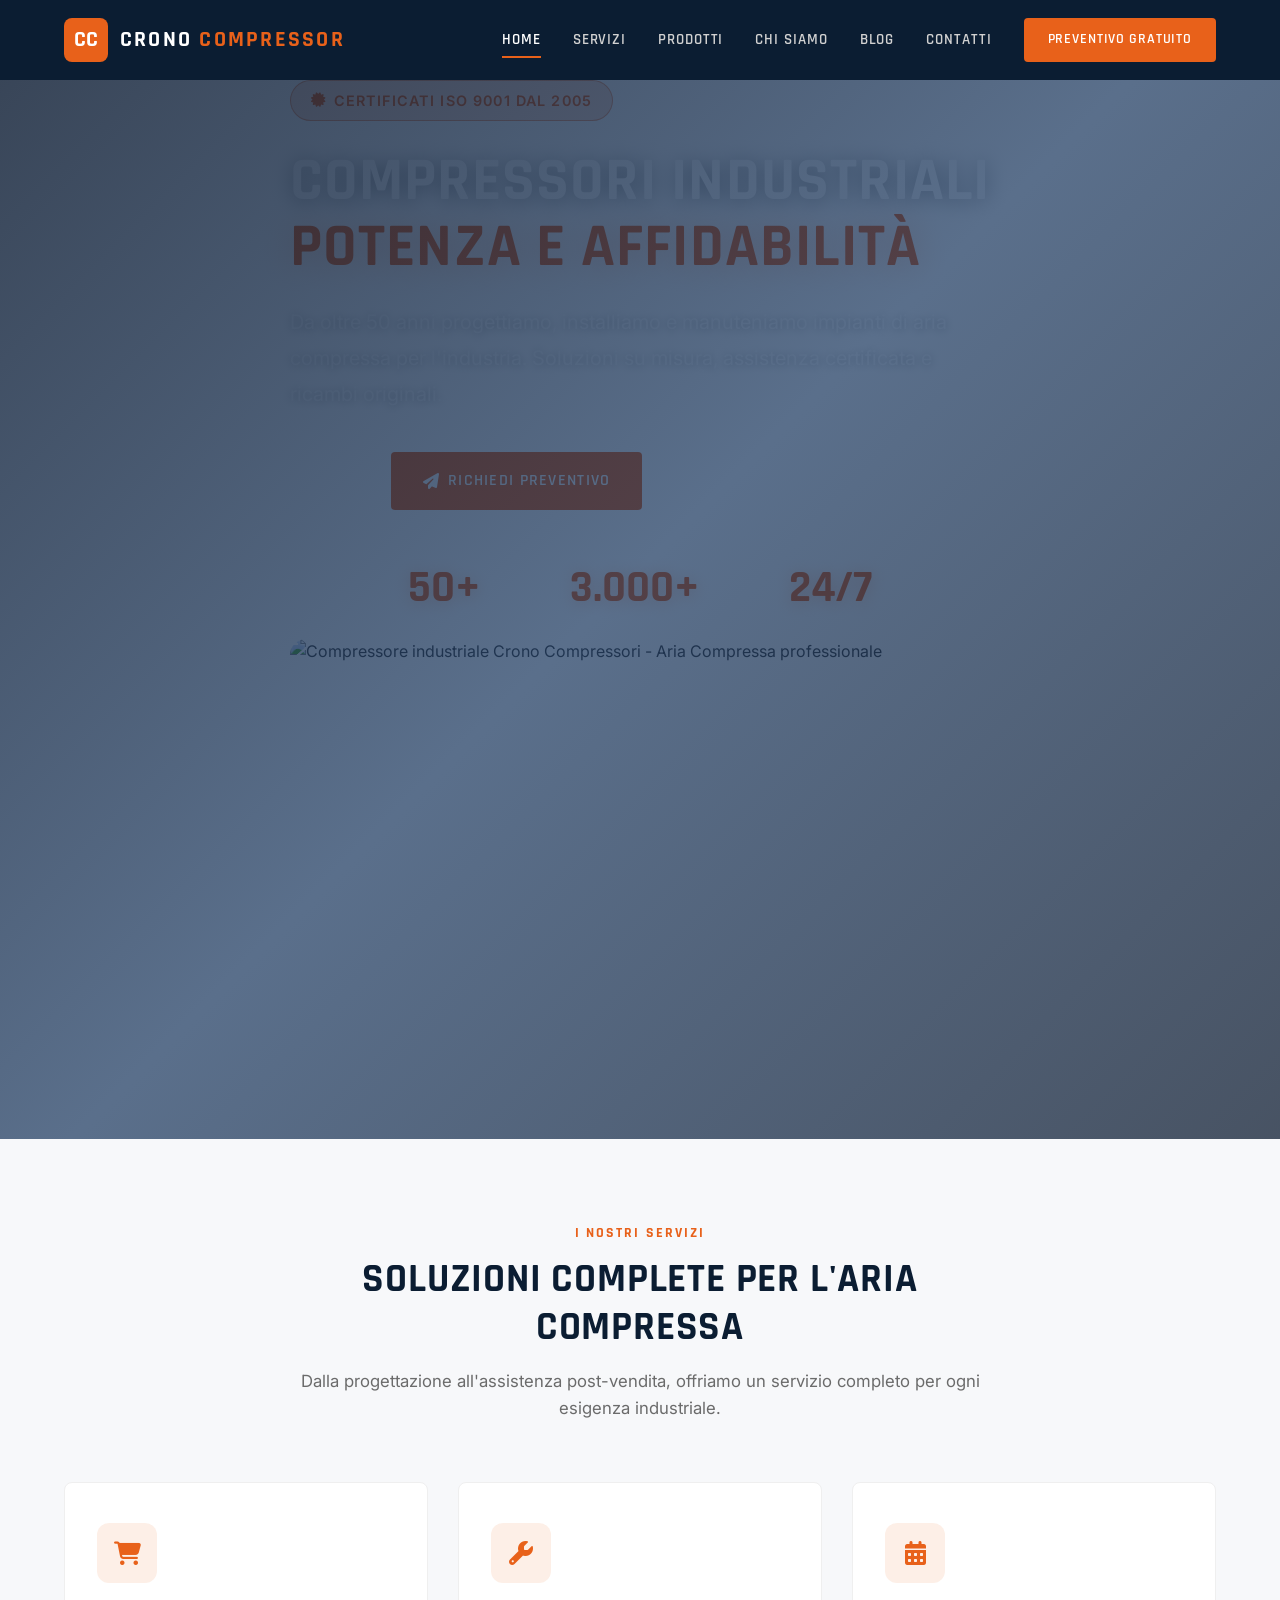
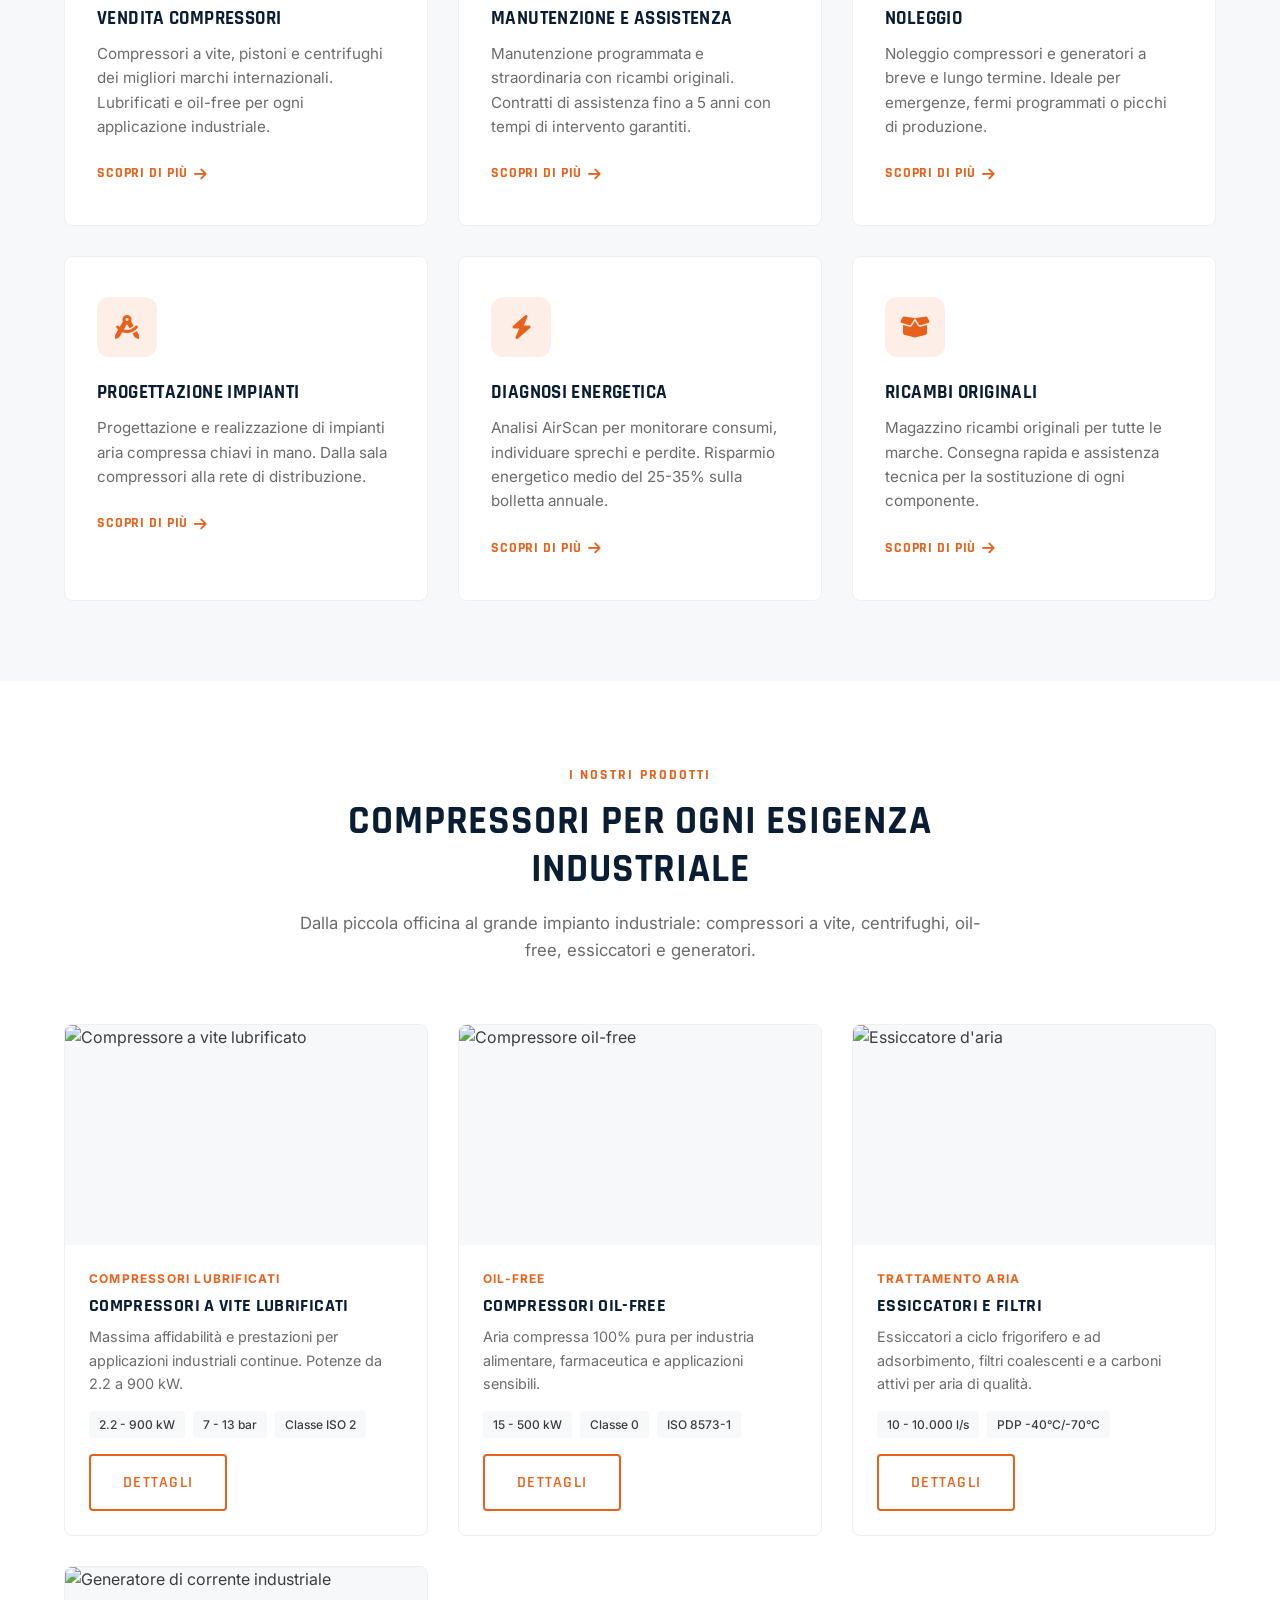
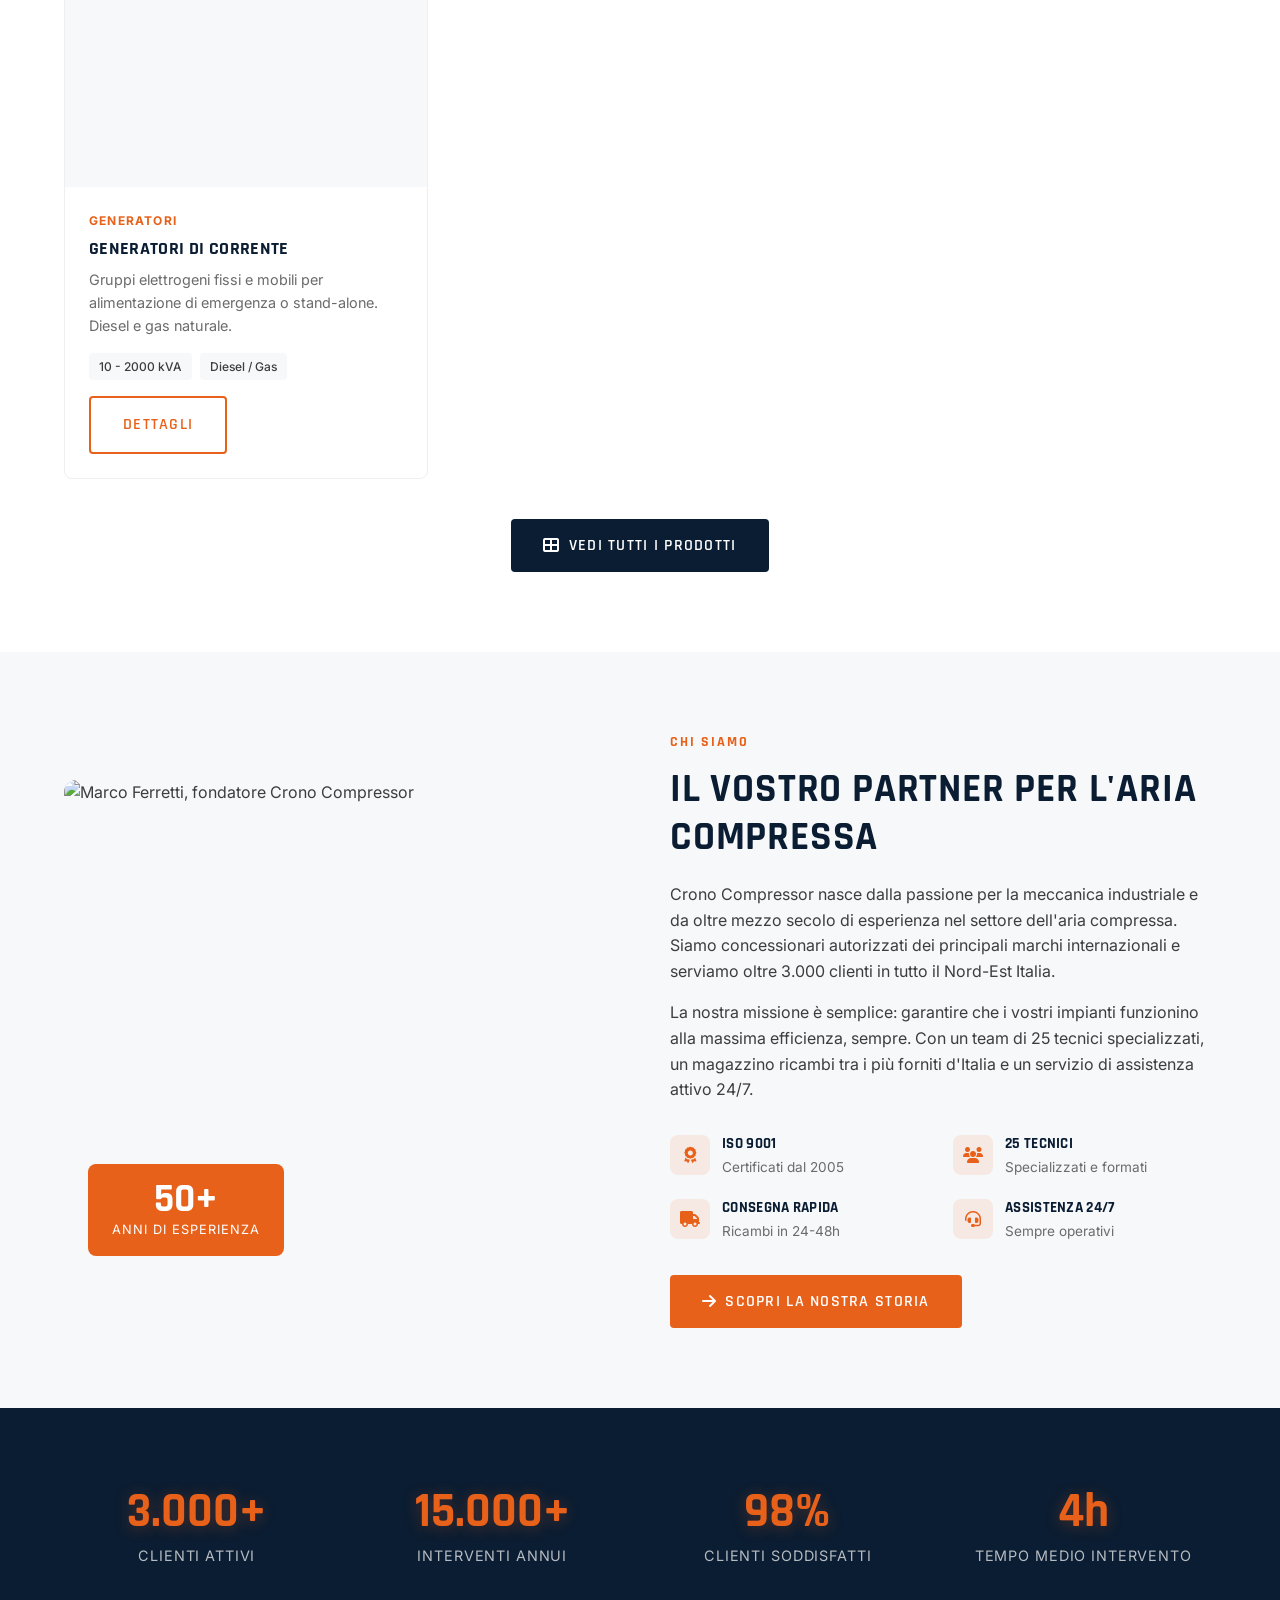
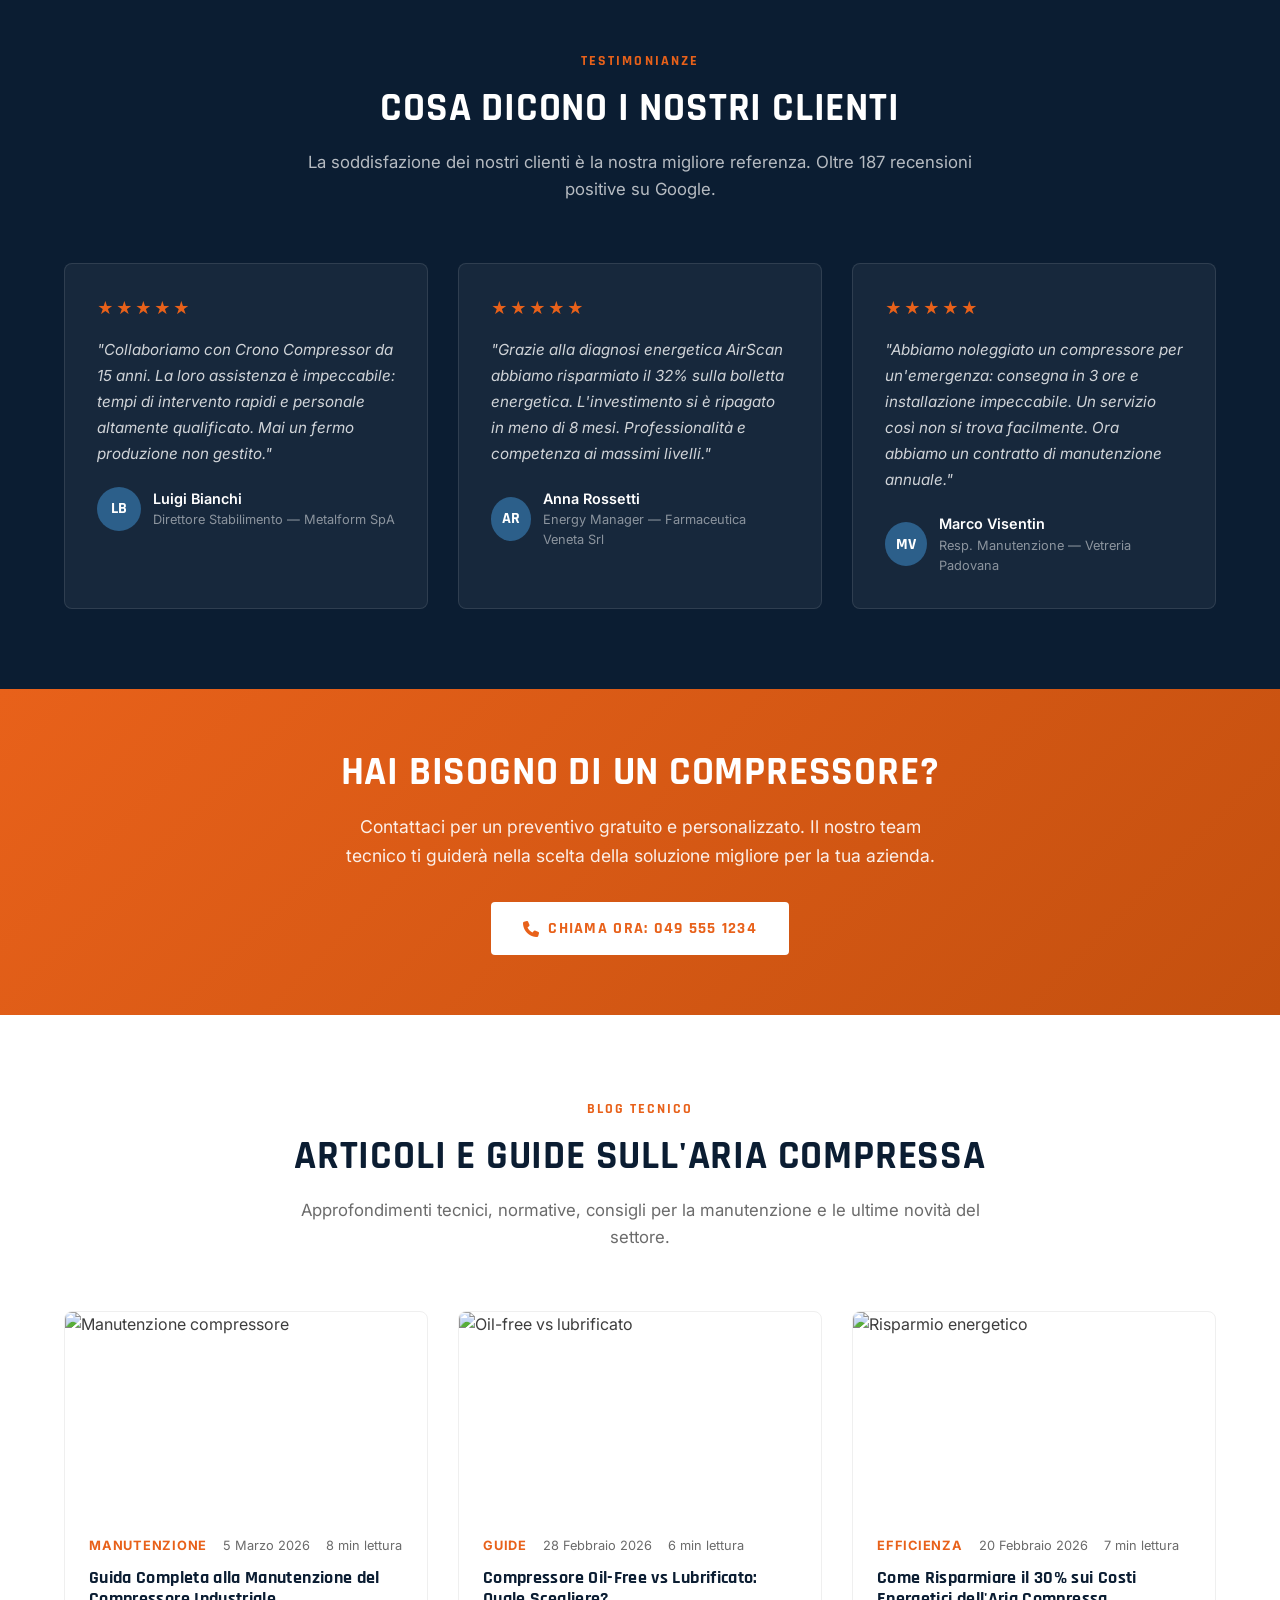
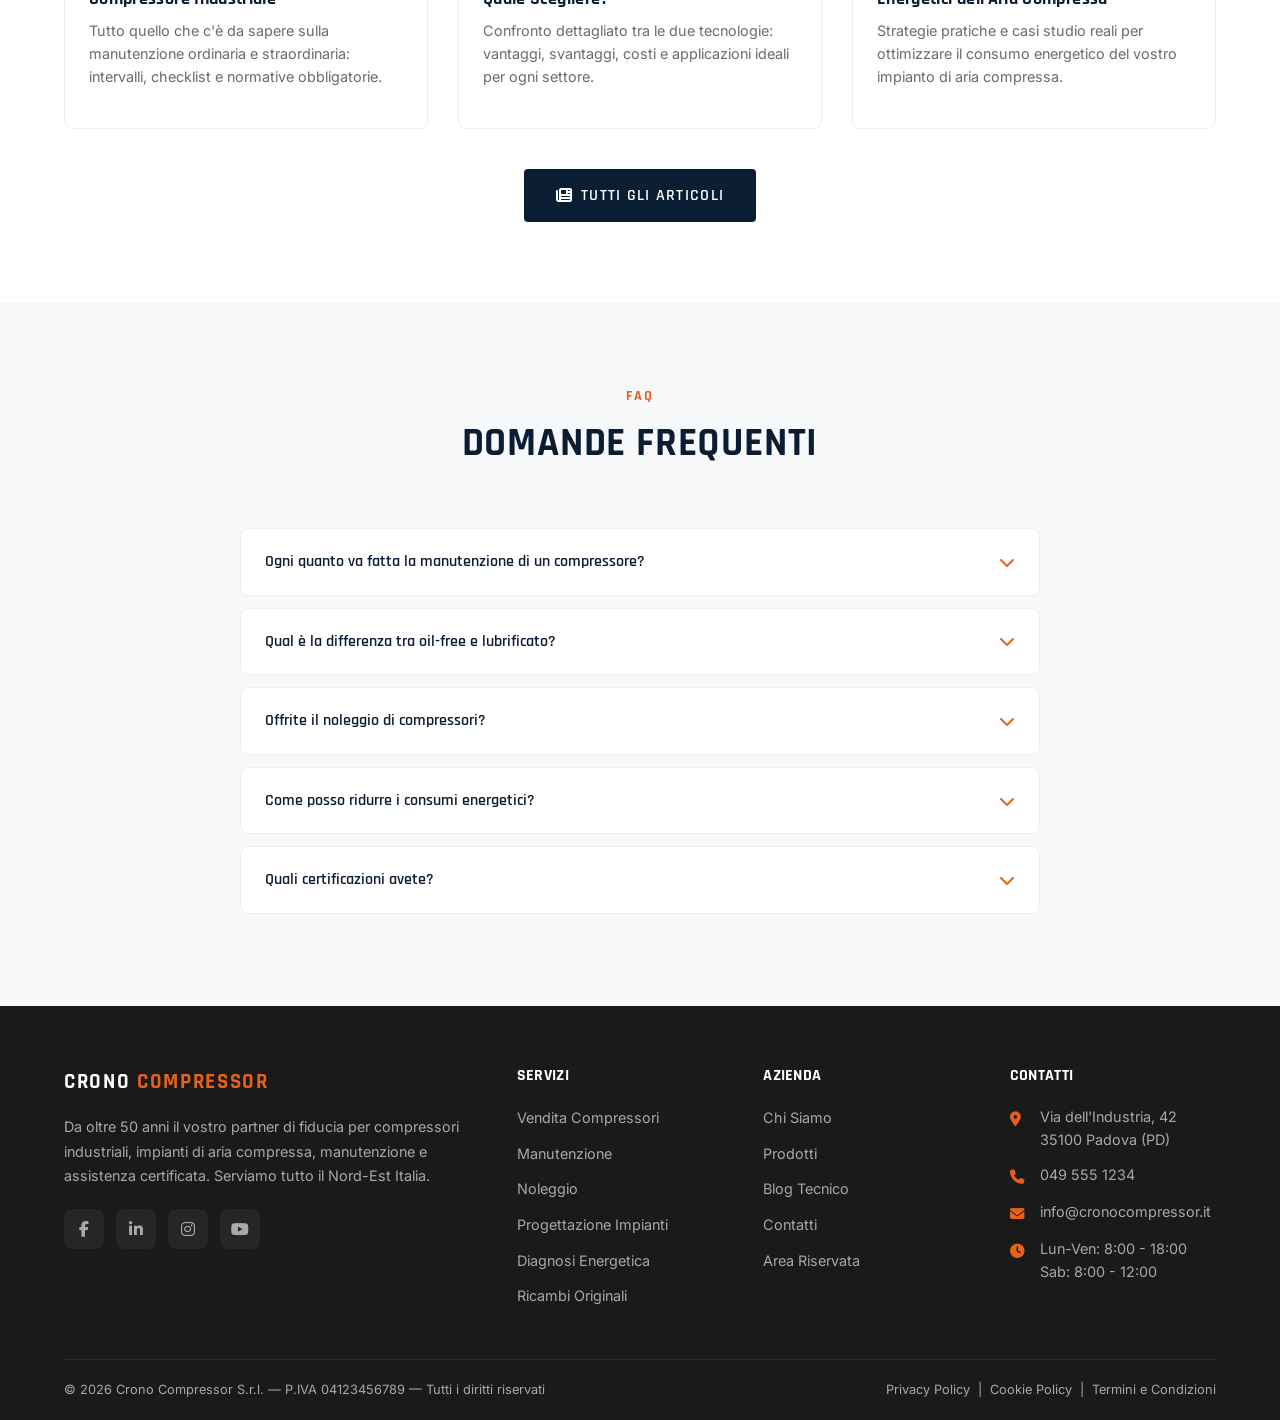
==== commit f6acd7b1: "Aggiorna hero image e aggiunge stile chatbot - Cambia immagine hero con riferimento locale e miglior" ====
--- a/index.html
+++ b/index.html
@@ -13,8 +13,6 @@
   <meta property="og:type" content="website">
   <meta property="og:url" content="https://www.cronocompressor.it/">
   <meta property="og:image" content="https://images.unsplash.com/photo-1504328345606-18bbc8c9d7d1?w=1200">
-  <!-- Preload hero image (LCP) -->
-  <link rel="preload" as="image" href="image/hero-crono.webp" type="image/webp">
   <!-- Fonts -->
   <link rel="preconnect" href="https://fonts.googleapis.com">
   <link rel="preconnect" href="https://fonts.gstatic.com" crossorigin>
@@ -137,7 +135,7 @@
         <a href="contatti.html">Contatti</a>
         <a href="contatti.html" class="nav-cta">Preventivo Gratuito</a>
       </div>
-      <div class="nav-toggle" id="navToggle">
+      <div class="nav-toggle" id="navToggle" onclick="document.getElementById('navLinks').classList.toggle('open')">
         <span></span><span></span><span></span>
       </div>
     </div>
@@ -145,39 +143,41 @@
 
   <!-- ======== HERO ======== -->
   <section class="hero">
-    <div class="hero-bg">
-      <img src="image/hero-crono.webp" alt="Crono Compressor — Compressori industriali" fetchpriority="high" decoding="async">
-    </div>
     <div class="hero-overlay"></div>
-    <div class="hero-content-full">
-      <div class="hero-badge">
-        <i class="fas fa-certificate"></i> Certificati ISO 9001 dal 2005
-      </div>
-      <h1>Compressori Industriali<br><span>Potenza e Affidabilità</span></h1>
-      <p class="hero-desc">
-        Da oltre 50 anni progettiamo, installiamo e manuteniamo impianti di aria compressa per l'industria.<br>Soluzioni su misura, assistenza certificata e ricambi originali.
-      </p>
-      <div class="hero-buttons">
-        <a href="contatti.html" class="btn btn-primary btn-lg">
-          <i class="fas fa-paper-plane"></i> Richiedi Preventivo
-        </a>
-        <a href="servizi.html" class="btn btn-secondary btn-lg">
-          <i class="fas fa-cogs"></i> I Nostri Servizi
-        </a>
-      </div>
-      <div class="hero-stats">
-        <div class="hero-stat">
-          <div class="hero-stat-num">50+</div>
-          <div class="hero-stat-label">Anni di esperienza</div>
-        </div>
-        <div class="hero-stat">
-          <div class="hero-stat-num">3.000+</div>
-          <div class="hero-stat-label">Clienti serviti</div>
-        </div>
-        <div class="hero-stat">
-          <div class="hero-stat-num">24/7</div>
-          <div class="hero-stat-label">Assistenza tecnica</div>
-        </div>
+    <div class="container">
+      <div class="hero-content">
+        <div class="hero-badge">
+          <i class="fas fa-certificate"></i> Certificati ISO 9001 dal 2005
+        </div>
+        <h1>Compressori Industriali<br><span>Potenza e Affidabilità</span></h1>
+        <p class="hero-desc">
+          Da oltre 50 anni progettiamo, installiamo e manuteniamo impianti di aria compressa per l'industria. Soluzioni su misura, assistenza certificata e ricambi originali.
+        </p>
+        <div class="hero-buttons">
+          <a href="contatti.html" class="btn btn-primary">
+            <i class="fas fa-paper-plane"></i> Richiedi Preventivo
+          </a>
+          <a href="servizi.html" class="btn btn-secondary">
+            <i class="fas fa-cogs"></i> I Nostri Servizi
+          </a>
+        </div>
+        <div class="hero-stats">
+          <div class="hero-stat">
+            <div class="hero-stat-num">50+</div>
+            <div class="hero-stat-label">Anni di esperienza</div>
+          </div>
+          <div class="hero-stat">
+            <div class="hero-stat-num">3.000+</div>
+            <div class="hero-stat-label">Clienti serviti</div>
+          </div>
+          <div class="hero-stat">
+            <div class="hero-stat-num">24/7</div>
+            <div class="hero-stat-label">Assistenza tecnica</div>
+          </div>
+        </div>
+      </div>
+      <div class="hero-image">
+        <img src="images/hero-crono.webp" alt="Compressore industriale Crono Compressori - Aria Compressa professionale" width="600" height="500" style="border-radius:16px; object-fit:cover;">
       </div>
     </div>
   </section>
@@ -241,7 +241,7 @@
       </div>
       <div class="products-grid">
         <div class="product-card reveal">
-          <img src="https://images.unsplash.com/photo-1581092160562-40aa08e78837?w=400&h=220&fit=crop" alt="Compressore a vite lubrificato" class="product-card-img" width="400" height="220" loading="lazy" decoding="async">
+          <img src="https://images.unsplash.com/photo-1581092160562-40aa08e78837?w=400&h=220&fit=crop" alt="Compressore a vite lubrificato" class="product-card-img" width="400" height="220">
           <div class="product-card-body">
             <div class="product-card-category">Compressori Lubrificati</div>
             <h3>Compressori a Vite Lubrificati</h3>
@@ -255,7 +255,7 @@
           </div>
         </div>
         <div class="product-card reveal">
-          <img src="https://images.unsplash.com/photo-1581092795360-fd1ca04f0952?w=400&h=220&fit=crop" alt="Compressore oil-free" class="product-card-img" width="400" height="220" loading="lazy" decoding="async">
+          <img src="https://images.unsplash.com/photo-1581092795360-fd1ca04f0952?w=400&h=220&fit=crop" alt="Compressore oil-free" class="product-card-img" width="400" height="220">
           <div class="product-card-body">
             <div class="product-card-category">Oil-Free</div>
             <h3>Compressori Oil-Free</h3>
@@ -269,7 +269,7 @@
           </div>
         </div>
         <div class="product-card reveal">
-          <img src="https://images.unsplash.com/photo-1565043589221-1a6fd9ae45c7?w=400&h=220&fit=crop" alt="Essiccatore d'aria" class="product-card-img" width="400" height="220" loading="lazy" decoding="async">
+          <img src="https://images.unsplash.com/photo-1565043589221-1a6fd9ae45c7?w=400&h=220&fit=crop" alt="Essiccatore d'aria" class="product-card-img" width="400" height="220">
           <div class="product-card-body">
             <div class="product-card-category">Trattamento Aria</div>
             <h3>Essiccatori e Filtri</h3>
@@ -282,7 +282,7 @@
           </div>
         </div>
         <div class="product-card reveal">
-          <img src="https://images.unsplash.com/photo-1513828583688-c52646db42da?w=400&h=220&fit=crop" alt="Generatore di corrente industriale" class="product-card-img" width="400" height="220" loading="lazy" decoding="async">
+          <img src="https://images.unsplash.com/photo-1513828583688-c52646db42da?w=400&h=220&fit=crop" alt="Generatore di corrente industriale" class="product-card-img" width="400" height="220">
           <div class="product-card-body">
             <div class="product-card-category">Generatori</div>
             <h3>Generatori di Corrente</h3>
@@ -306,7 +306,7 @@
     <div class="container">
       <div class="about-grid reveal">
         <div class="about-image">
-          <img src="https://images.unsplash.com/photo-1560250097-0b93528c311a?w=600&h=500&fit=crop" alt="Marco Ferretti, fondatore Crono Compressor" width="600" height="500" loading="lazy" decoding="async">
+          <img src="https://images.unsplash.com/photo-1560250097-0b93528c311a?w=600&h=500&fit=crop" alt="Marco Ferretti, fondatore Crono Compressor" width="600" height="500">
           <div class="about-experience-badge">
             <div class="number">50+</div>
             <div class="label">Anni di esperienza</div>
@@ -444,7 +444,7 @@
       </div>
       <div class="blog-grid">
         <a href="blog/manutenzione-compressore-guida.html" class="blog-card reveal">
-          <img src="https://images.unsplash.com/photo-1581092160607-ee22621dd758?w=400&h=200&fit=crop" alt="Manutenzione compressore" class="blog-card-img" width="400" height="200" loading="lazy" decoding="async">
+          <img src="https://images.unsplash.com/photo-1581092160607-ee22621dd758?w=400&h=200&fit=crop" alt="Manutenzione compressore" class="blog-card-img" width="400" height="200">
           <div class="blog-card-body">
             <div class="blog-card-meta">
               <span class="category">Manutenzione</span>
@@ -456,7 +456,7 @@
           </div>
         </a>
         <a href="blog/compressore-oil-free-vs-lubrificato.html" class="blog-card reveal">
-          <img src="https://images.unsplash.com/photo-1581092334651-ddf26d9a09d0?w=400&h=200&fit=crop" alt="Oil-free vs lubrificato" class="blog-card-img" width="400" height="200" loading="lazy" decoding="async">
+          <img src="https://images.unsplash.com/photo-1581092334651-ddf26d9a09d0?w=400&h=200&fit=crop" alt="Oil-free vs lubrificato" class="blog-card-img" width="400" height="200">
           <div class="blog-card-body">
             <div class="blog-card-meta">
               <span class="category">Guide</span>
@@ -468,7 +468,7 @@
           </div>
         </a>
         <a href="blog/risparmio-energetico-aria-compressa.html" class="blog-card reveal">
-          <img src="https://images.unsplash.com/photo-1473341304170-971dccb5ac1e?w=400&h=200&fit=crop" alt="Risparmio energetico" class="blog-card-img" width="400" height="200" loading="lazy" decoding="async">
+          <img src="https://images.unsplash.com/photo-1473341304170-971dccb5ac1e?w=400&h=200&fit=crop" alt="Risparmio energetico" class="blog-card-img" width="400" height="200">
           <div class="blog-card-body">
             <div class="blog-card-meta">
               <span class="category">Efficienza</span>
@@ -607,48 +607,6 @@
     </div>
   </footer>
 
-  <!-- ======== MOBILE STICKY CTA BAR ======== -->
-  <div class="mobile-cta-bar" id="mobileCta">
-    <a href="contatti.html" class="cta-preventivo"><i class="fas fa-paper-plane"></i> Preventivo</a>
-    <a href="https://wa.me/390495551234" class="cta-whatsapp" target="_blank" rel="noopener"><i class="fab fa-whatsapp"></i> WhatsApp</a>
-  </div>
-
-  <!-- ======== CHATBOT ======== -->
-  <div id="chatbot-toggle" onclick="document.getElementById('chatbot-window').classList.toggle('open'); this.classList.toggle('active');" aria-label="Apri assistente virtuale">
-    <img src="image/chatbot-avatar.svg" alt="Assistente" width="40" height="40" class="chatbot-toggle-avatar">
-    <span class="chatbot-badge">1</span>
-  </div>
-
-  <div id="chatbot-window">
-    <div class="chatbot-header">
-      <div class="chatbot-header-info">
-        <div class="chatbot-avatar"><img src="image/chatbot-avatar.svg" alt="Assistente" width="40" height="40" loading="lazy" decoding="async"></div>
-        <div>
-          <div class="chatbot-name">Crono Assistente</div>
-          <div class="chatbot-status"><span class="status-dot"></span> Online</div>
-        </div>
-      </div>
-      <button class="chatbot-close" onclick="document.getElementById('chatbot-window').classList.remove('open'); document.getElementById('chatbot-toggle').classList.remove('active');" aria-label="Chiudi chat">
-        <i class="fas fa-times"></i>
-      </button>
-    </div>
-    <div class="chatbot-messages" id="chatbot-messages">
-      <div class="chat-msg bot">
-        <div class="chat-bubble">Ciao! Sono l'assistente virtuale di Crono Compressor. Come posso aiutarti? Scegli un argomento o scrivi la tua domanda.</div>
-      </div>
-      <div class="chat-quick-replies" id="chatbot-quick">
-        <button onclick="chatbotSend('Quali servizi offrite?')">Servizi offerti</button>
-        <button onclick="chatbotSend('Vorrei un preventivo')">Preventivo</button>
-        <button onclick="chatbotSend('Avete compressori oil-free?')">Compressori Oil-Free</button>
-        <button onclick="chatbotSend('Orari e contatti')">Contatti</button>
-      </div>
-    </div>
-    <div class="chatbot-input">
-      <input type="text" id="chatbot-input" placeholder="Scrivi un messaggio..." onkeydown="if(event.key==='Enter')chatbotSendInput()">
-      <button onclick="chatbotSendInput()" aria-label="Invia messaggio"><i class="fas fa-paper-plane"></i></button>
-    </div>
-  </div>
-
   <!-- ======== SCRIPTS ======== -->
   <script src="js/main.js"></script>
 </body>
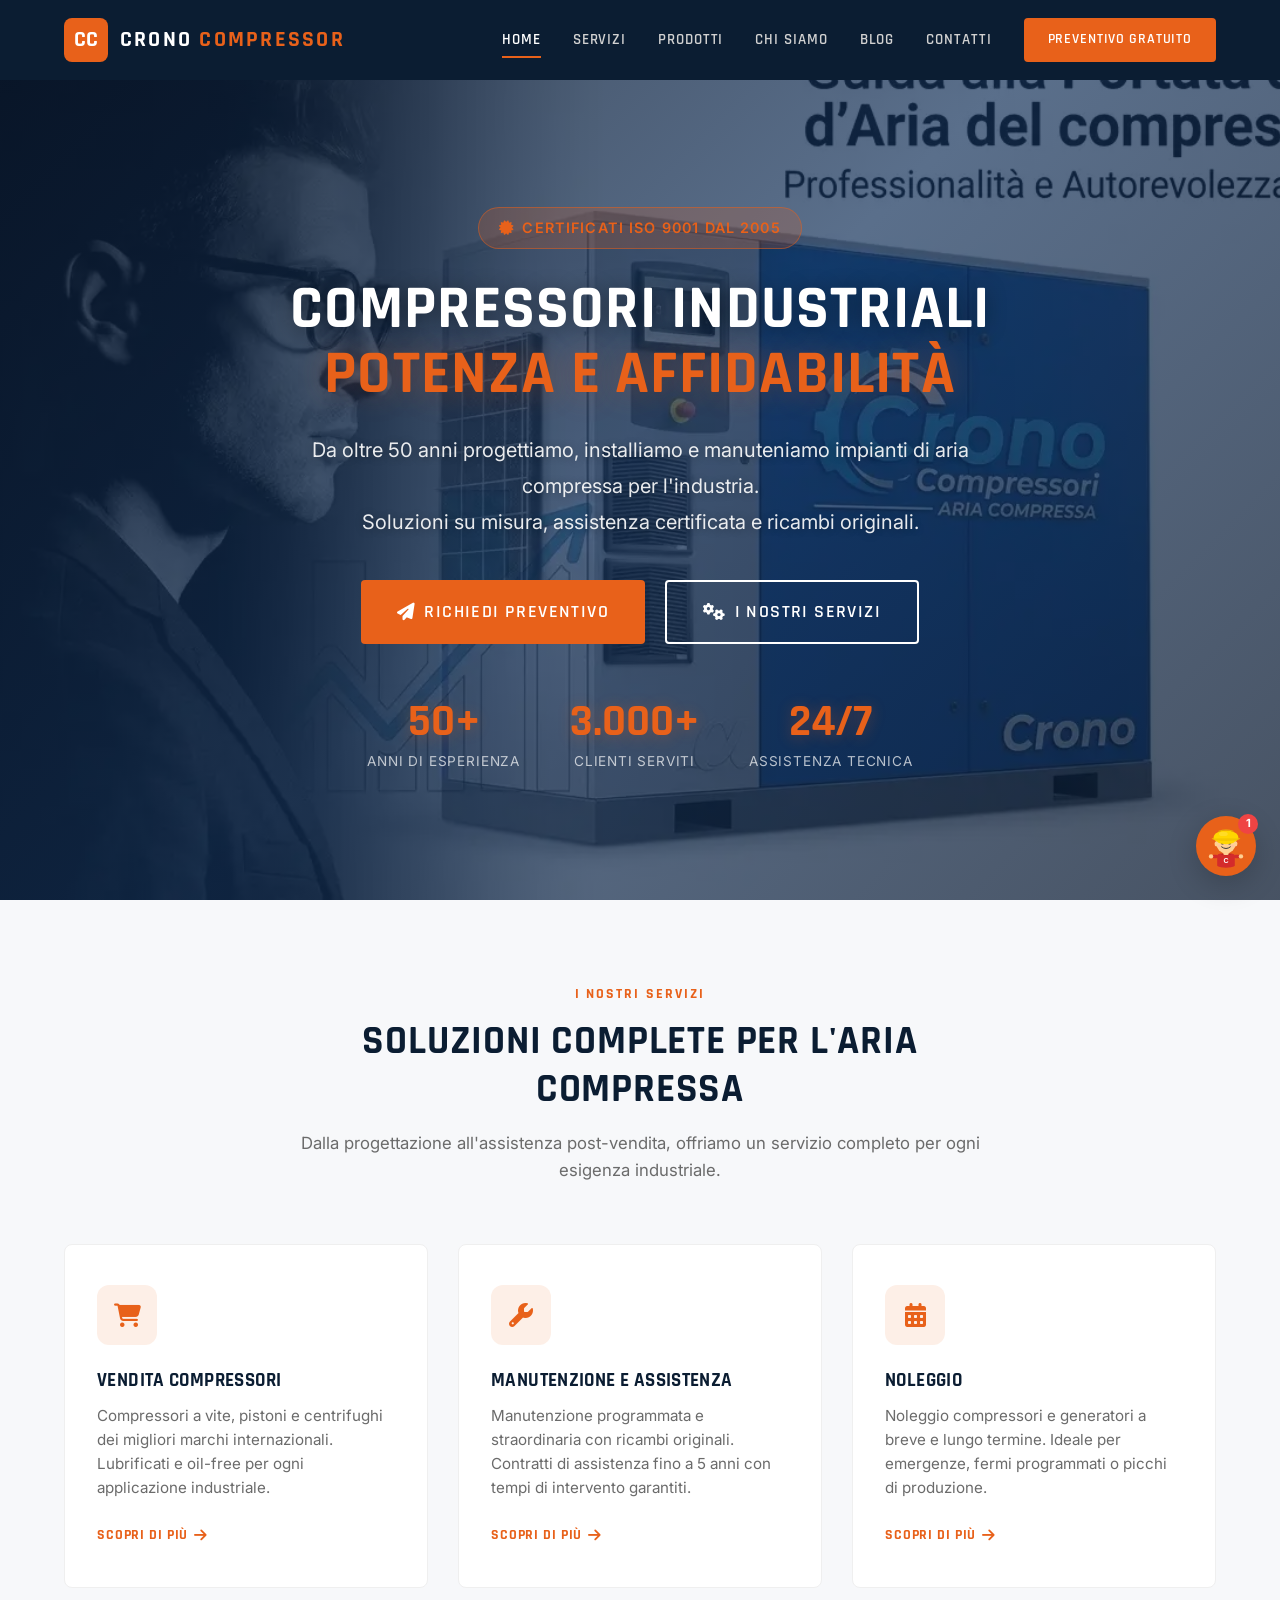
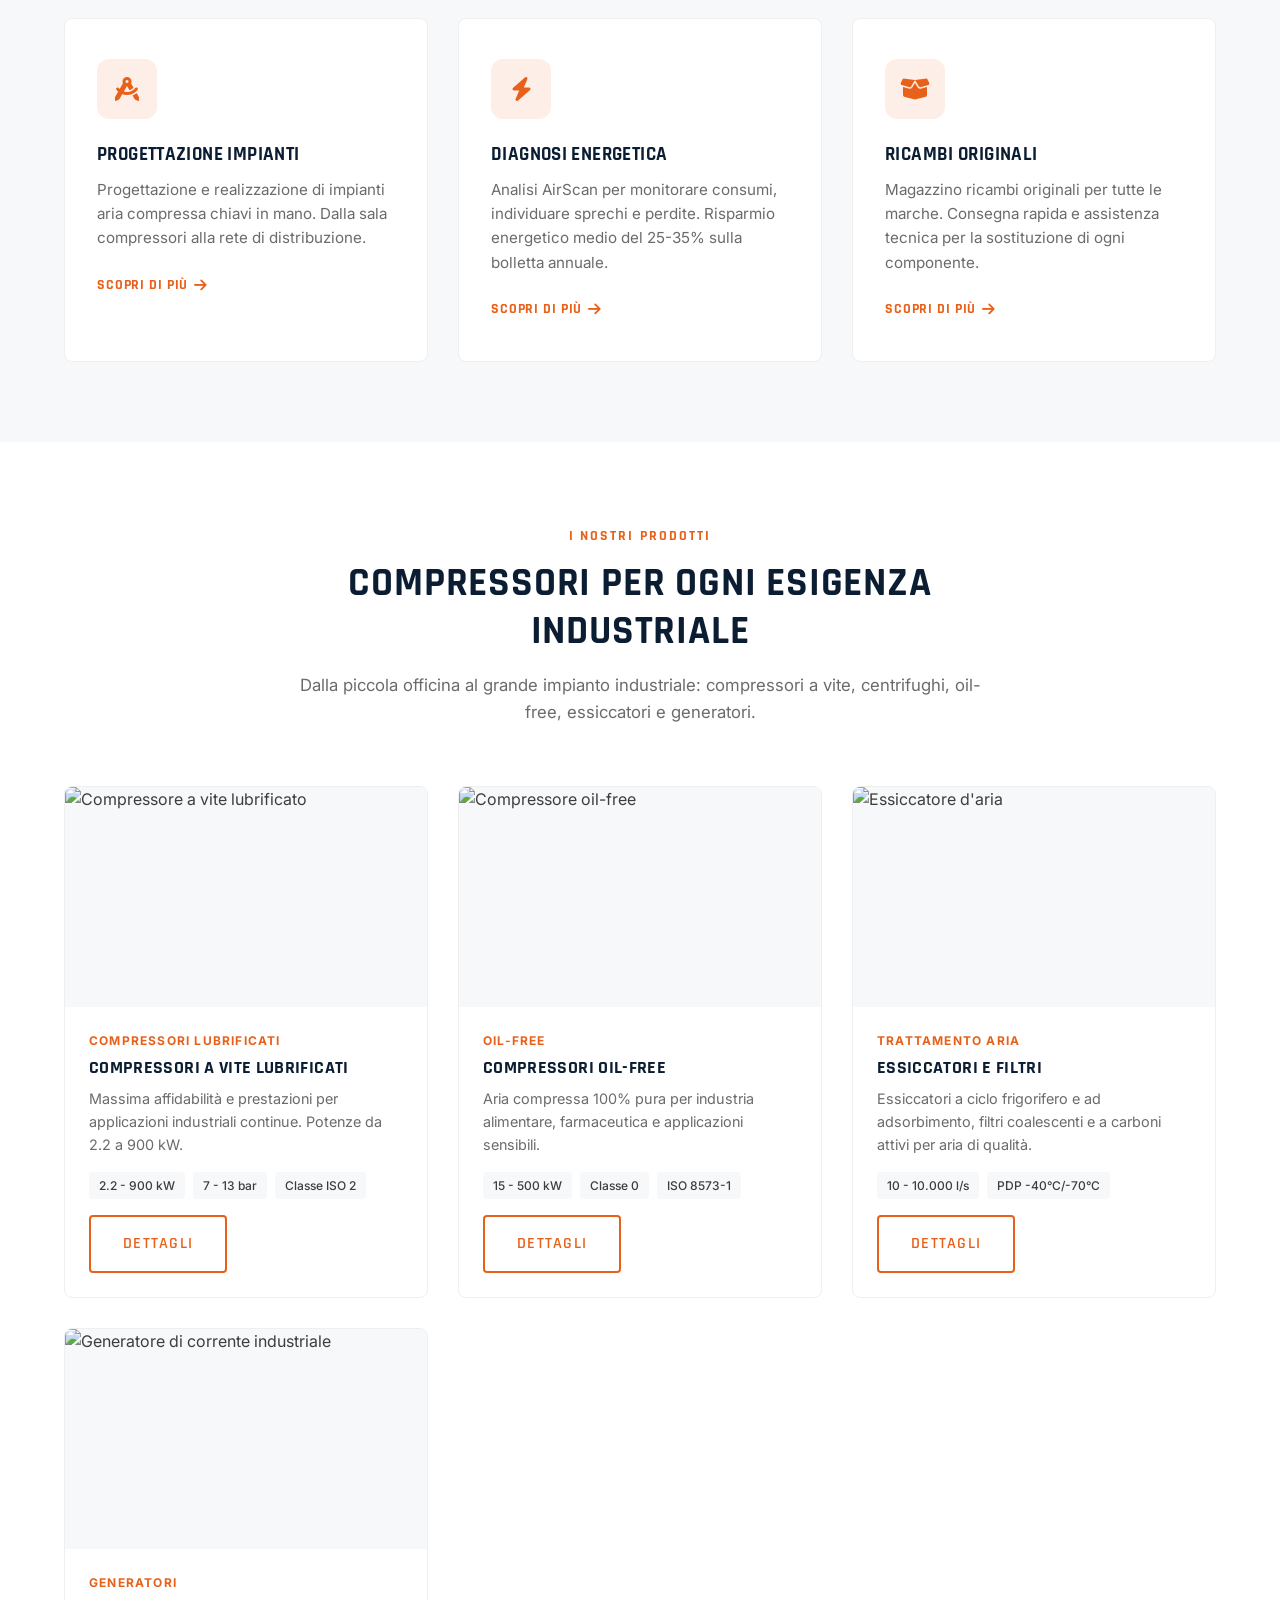
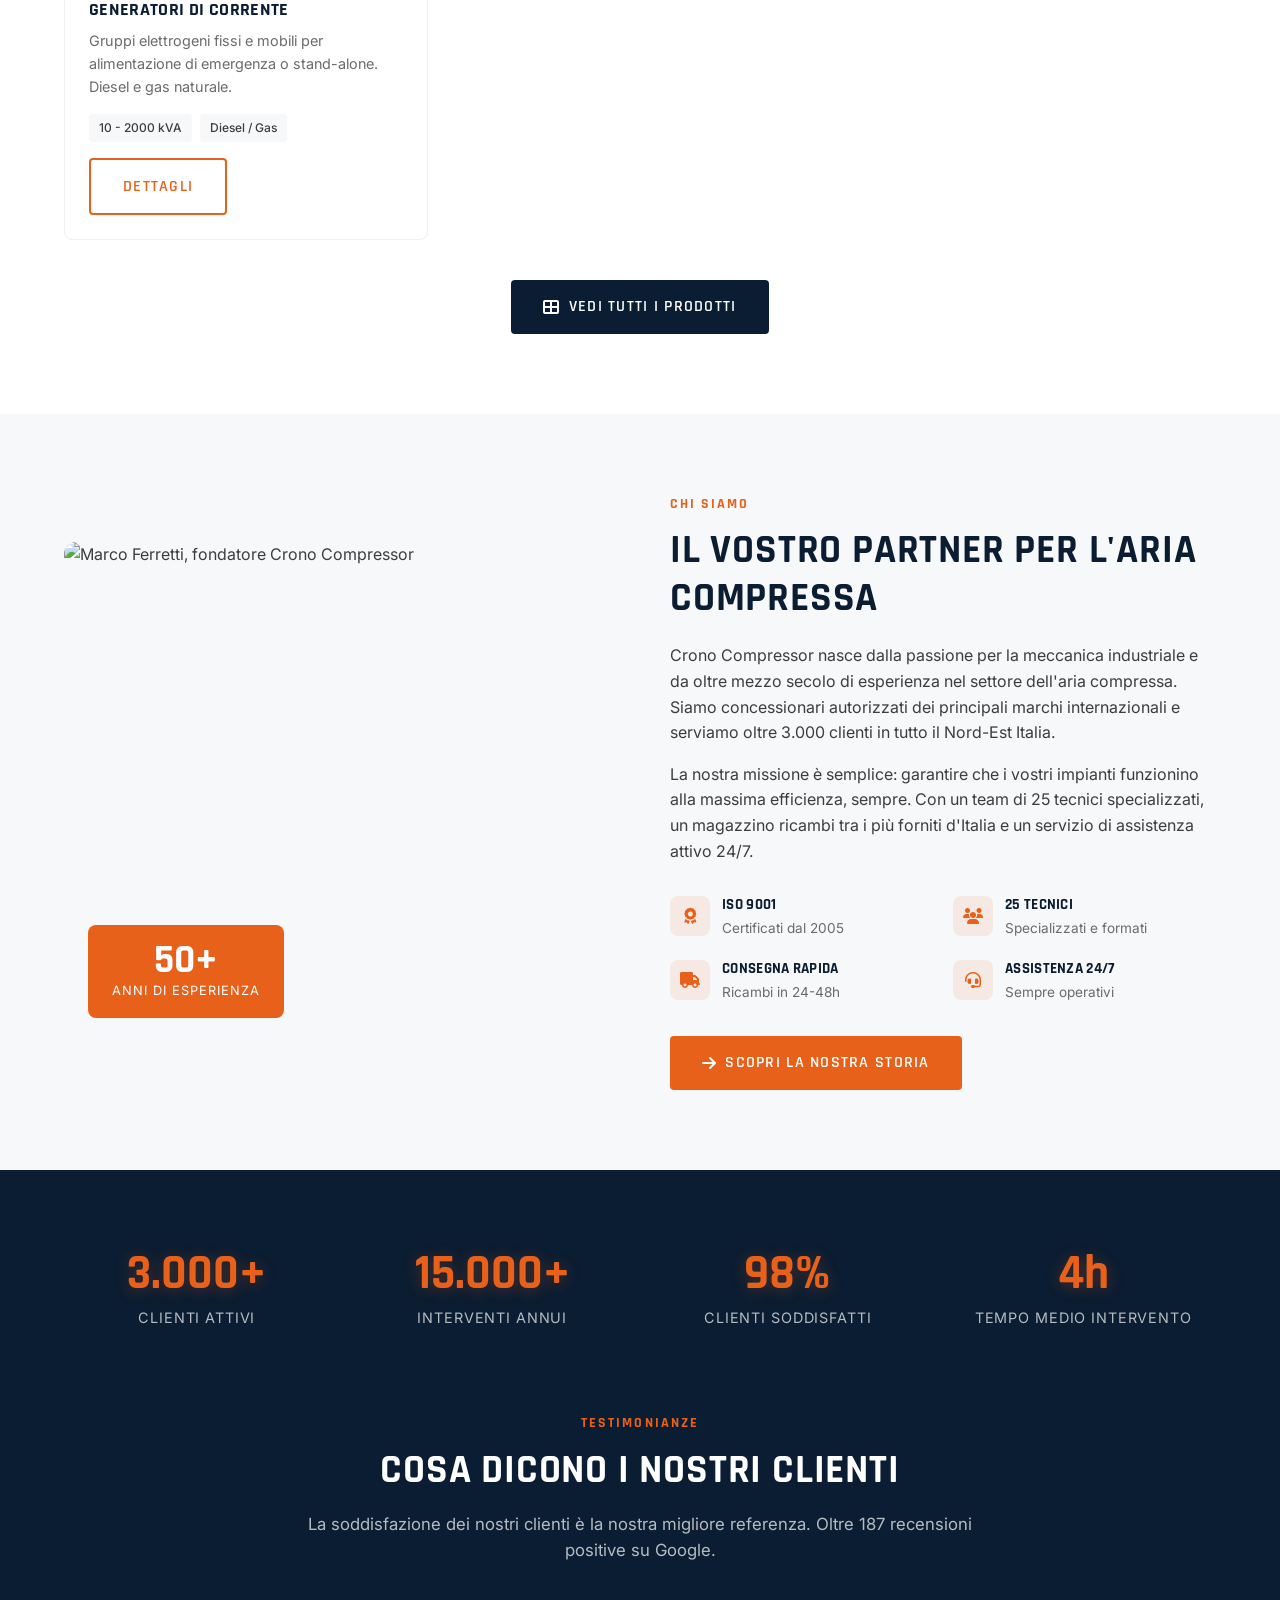
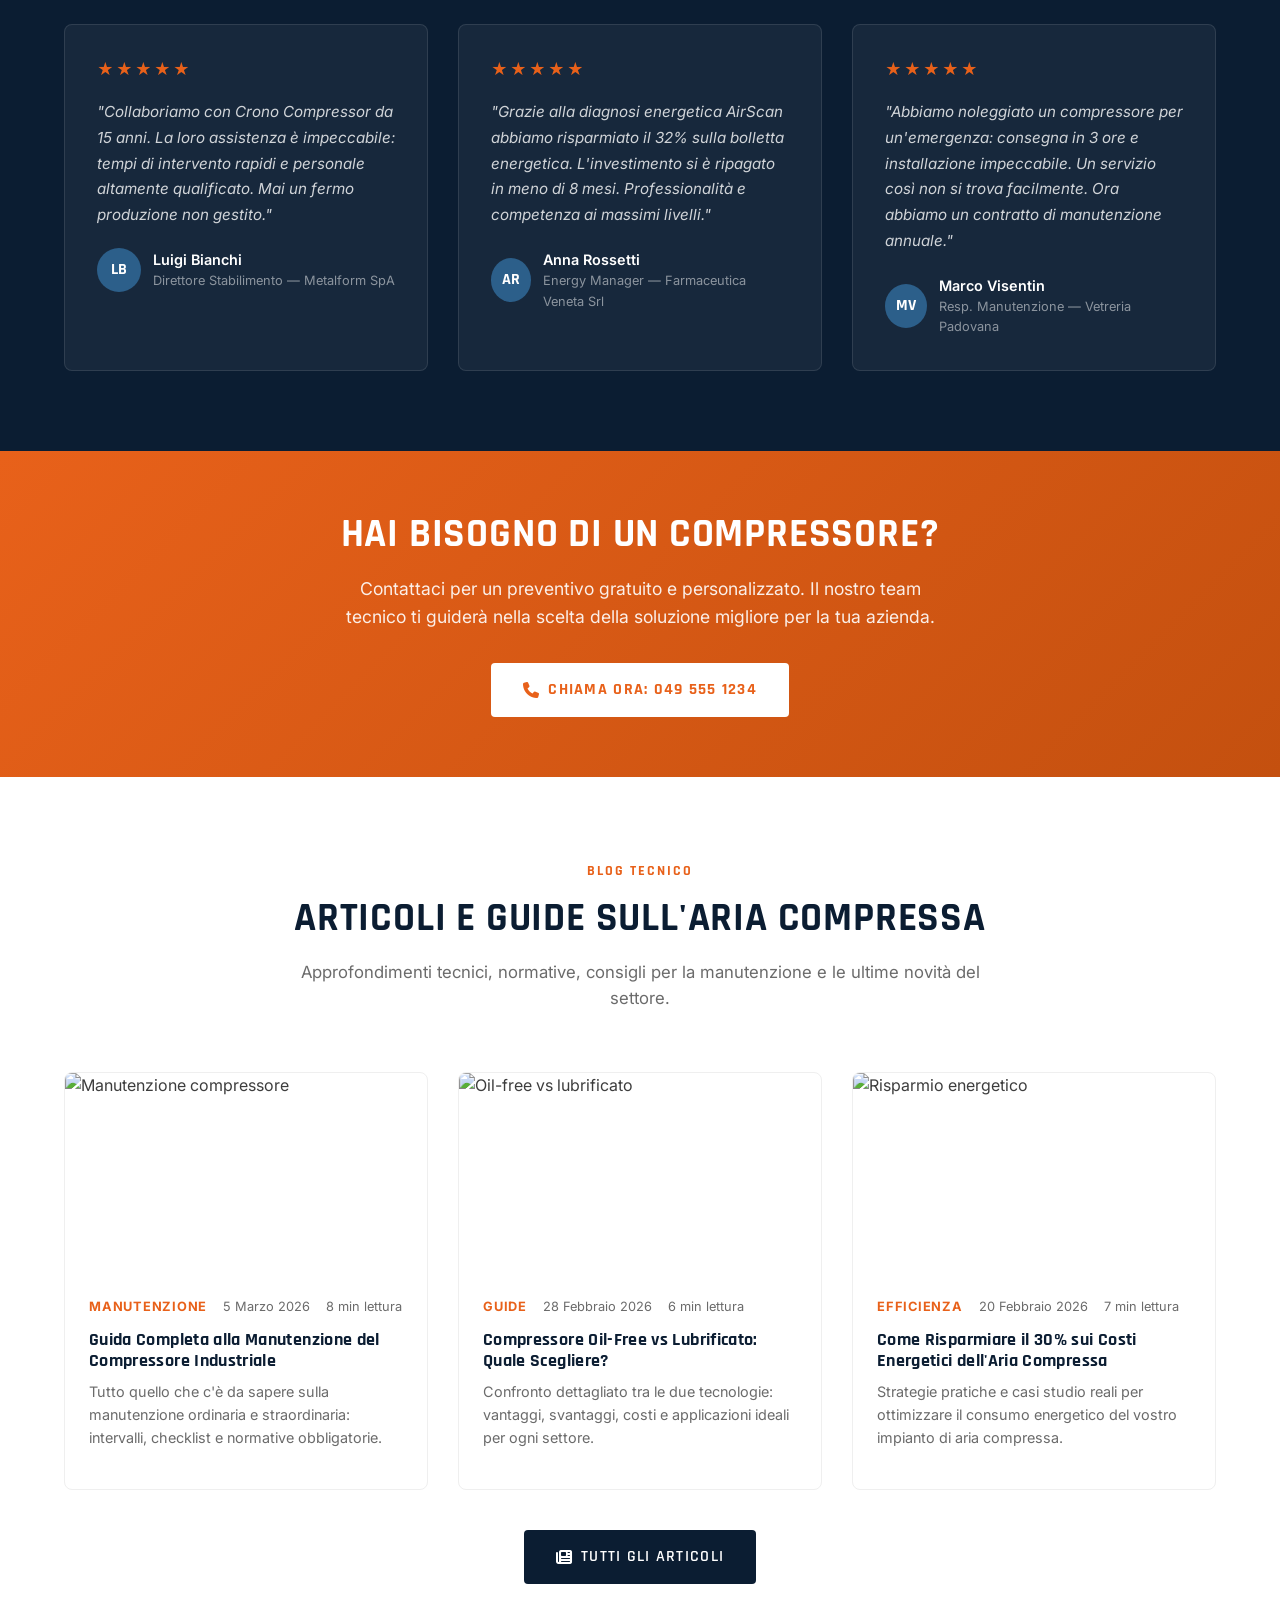
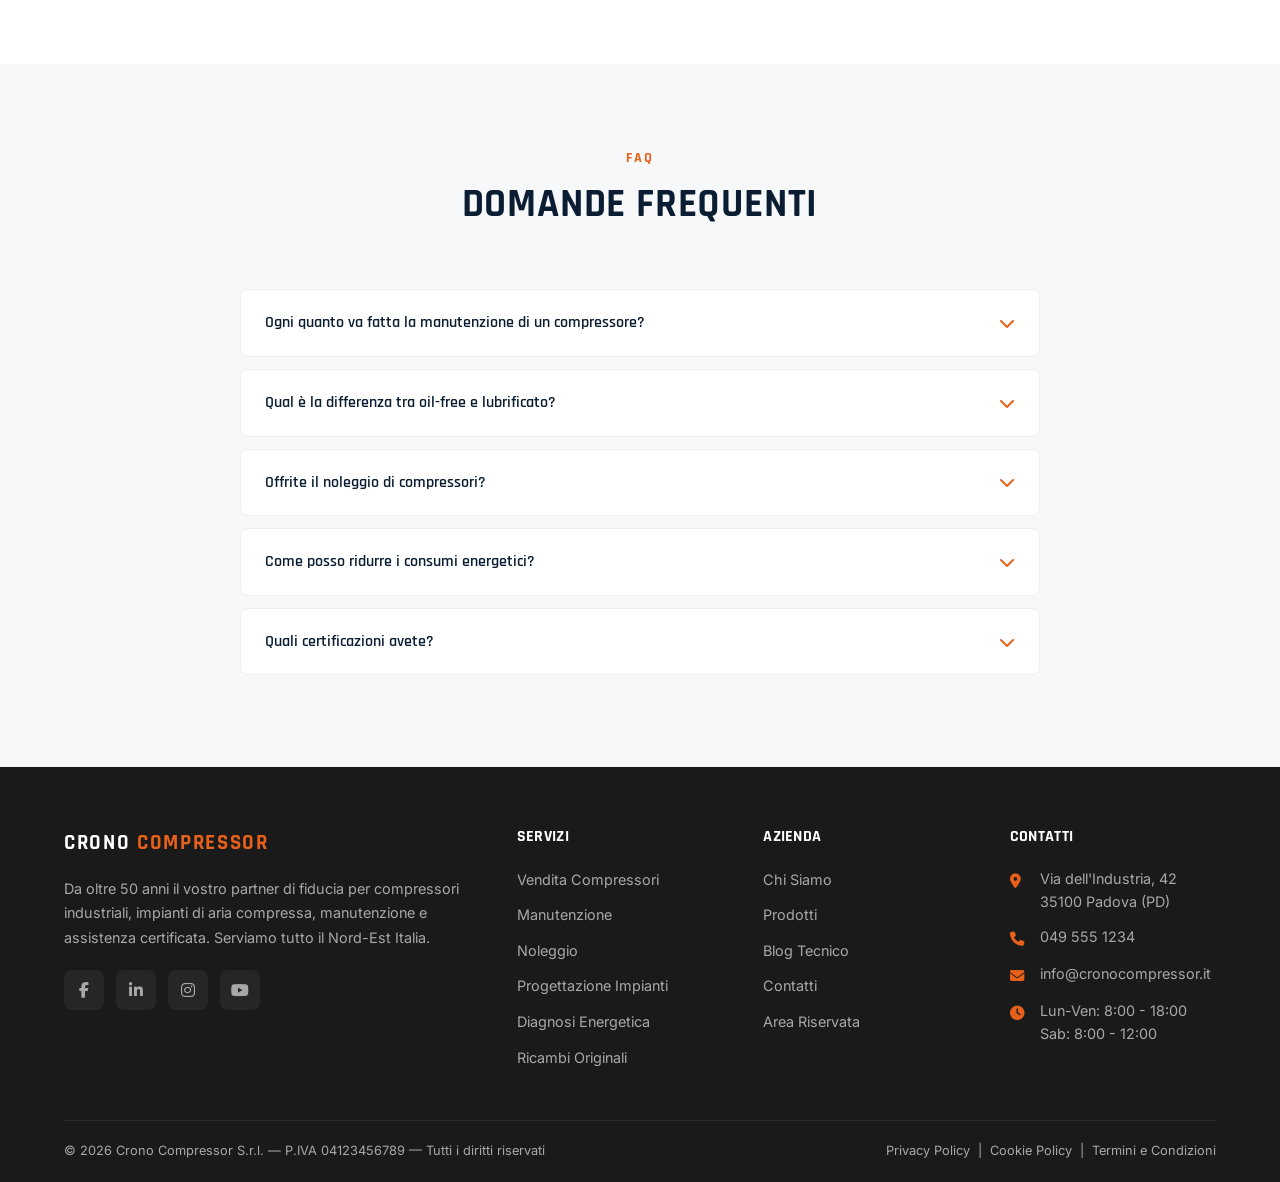
==== commit 7661168a: "Implementazione completa SEO/GEO/AEO — 10 loop dalla SKILL-UNIFICATA Loop 1: robots.txt — Aggiunte d" ====
--- a/index.html
+++ b/index.html
@@ -13,10 +13,13 @@
   <meta property="og:type" content="website">
   <meta property="og:url" content="https://www.cronocompressor.it/">
   <meta property="og:image" content="https://images.unsplash.com/photo-1504328345606-18bbc8c9d7d1?w=1200">
-  <!-- Fonts -->
+  <!-- Preload hero image (LCP) -->
+  <link rel="preload" as="image" href="image/hero-crono.webp" type="image/webp">
+  <!-- Fonts — preconnect + display=swap per performance -->
   <link rel="preconnect" href="https://fonts.googleapis.com">
   <link rel="preconnect" href="https://fonts.gstatic.com" crossorigin>
-  <link href="https://fonts.googleapis.com/css2?family=Rajdhani:wght@400;500;600;700&family=Inter:wght@400;500;600;700&display=swap" rel="stylesheet">
+  <link href="https://fonts.googleapis.com/css2?family=Rajdhani:wght@400;500;600;700&family=Inter:wght@400;500;600;700&display=swap" rel="stylesheet" media="print" onload="this.media='all'">
+  <noscript><link href="https://fonts.googleapis.com/css2?family=Rajdhani:wght@400;500;600;700&family=Inter:wght@400;500;600;700&display=swap" rel="stylesheet"></noscript>
   <!-- Icons -->
   <link rel="stylesheet" href="https://cdnjs.cloudflare.com/ajax/libs/font-awesome/6.5.1/css/all.min.css">
   <!-- CSS -->
@@ -135,7 +138,7 @@
         <a href="contatti.html">Contatti</a>
         <a href="contatti.html" class="nav-cta">Preventivo Gratuito</a>
       </div>
-      <div class="nav-toggle" id="navToggle" onclick="document.getElementById('navLinks').classList.toggle('open')">
+      <div class="nav-toggle" id="navToggle">
         <span></span><span></span><span></span>
       </div>
     </div>
@@ -143,41 +146,39 @@
 
   <!-- ======== HERO ======== -->
   <section class="hero">
+    <div class="hero-bg">
+      <img src="image/hero-crono.webp" alt="Crono Compressor — Compressori industriali" fetchpriority="high" decoding="async">
+    </div>
     <div class="hero-overlay"></div>
-    <div class="container">
-      <div class="hero-content">
-        <div class="hero-badge">
-          <i class="fas fa-certificate"></i> Certificati ISO 9001 dal 2005
-        </div>
-        <h1>Compressori Industriali<br><span>Potenza e Affidabilità</span></h1>
-        <p class="hero-desc">
-          Da oltre 50 anni progettiamo, installiamo e manuteniamo impianti di aria compressa per l'industria. Soluzioni su misura, assistenza certificata e ricambi originali.
-        </p>
-        <div class="hero-buttons">
-          <a href="contatti.html" class="btn btn-primary">
-            <i class="fas fa-paper-plane"></i> Richiedi Preventivo
-          </a>
-          <a href="servizi.html" class="btn btn-secondary">
-            <i class="fas fa-cogs"></i> I Nostri Servizi
-          </a>
-        </div>
-        <div class="hero-stats">
-          <div class="hero-stat">
-            <div class="hero-stat-num">50+</div>
-            <div class="hero-stat-label">Anni di esperienza</div>
-          </div>
-          <div class="hero-stat">
-            <div class="hero-stat-num">3.000+</div>
-            <div class="hero-stat-label">Clienti serviti</div>
-          </div>
-          <div class="hero-stat">
-            <div class="hero-stat-num">24/7</div>
-            <div class="hero-stat-label">Assistenza tecnica</div>
-          </div>
-        </div>
-      </div>
-      <div class="hero-image">
-        <img src="images/hero-crono.webp" alt="Compressore industriale Crono Compressori - Aria Compressa professionale" width="600" height="500" style="border-radius:16px; object-fit:cover;">
+    <div class="hero-content-full">
+      <div class="hero-badge">
+        <i class="fas fa-certificate"></i> Certificati ISO 9001 dal 2005
+      </div>
+      <h1>Compressori Industriali<br><span>Potenza e Affidabilità</span></h1>
+      <p class="hero-desc">
+        Da oltre 50 anni progettiamo, installiamo e manuteniamo impianti di aria compressa per l'industria.<br>Soluzioni su misura, assistenza certificata e ricambi originali.
+      </p>
+      <div class="hero-buttons">
+        <a href="contatti.html" class="btn btn-primary btn-lg">
+          <i class="fas fa-paper-plane"></i> Richiedi Preventivo
+        </a>
+        <a href="servizi.html" class="btn btn-secondary btn-lg">
+          <i class="fas fa-cogs"></i> I Nostri Servizi
+        </a>
+      </div>
+      <div class="hero-stats">
+        <div class="hero-stat">
+          <div class="hero-stat-num">50+</div>
+          <div class="hero-stat-label">Anni di esperienza</div>
+        </div>
+        <div class="hero-stat">
+          <div class="hero-stat-num">3.000+</div>
+          <div class="hero-stat-label">Clienti serviti</div>
+        </div>
+        <div class="hero-stat">
+          <div class="hero-stat-num">24/7</div>
+          <div class="hero-stat-label">Assistenza tecnica</div>
+        </div>
       </div>
     </div>
   </section>
@@ -241,7 +242,7 @@
       </div>
       <div class="products-grid">
         <div class="product-card reveal">
-          <img src="https://images.unsplash.com/photo-1581092160562-40aa08e78837?w=400&h=220&fit=crop" alt="Compressore a vite lubrificato" class="product-card-img" width="400" height="220">
+          <img src="https://images.unsplash.com/photo-1581092160562-40aa08e78837?w=400&h=220&fit=crop" alt="Compressore a vite lubrificato" class="product-card-img" width="400" height="220" loading="lazy" decoding="async">
           <div class="product-card-body">
             <div class="product-card-category">Compressori Lubrificati</div>
             <h3>Compressori a Vite Lubrificati</h3>
@@ -255,7 +256,7 @@
           </div>
         </div>
         <div class="product-card reveal">
-          <img src="https://images.unsplash.com/photo-1581092795360-fd1ca04f0952?w=400&h=220&fit=crop" alt="Compressore oil-free" class="product-card-img" width="400" height="220">
+          <img src="https://images.unsplash.com/photo-1581092795360-fd1ca04f0952?w=400&h=220&fit=crop" alt="Compressore oil-free" class="product-card-img" width="400" height="220" loading="lazy" decoding="async">
           <div class="product-card-body">
             <div class="product-card-category">Oil-Free</div>
             <h3>Compressori Oil-Free</h3>
@@ -269,7 +270,7 @@
           </div>
         </div>
         <div class="product-card reveal">
-          <img src="https://images.unsplash.com/photo-1565043589221-1a6fd9ae45c7?w=400&h=220&fit=crop" alt="Essiccatore d'aria" class="product-card-img" width="400" height="220">
+          <img src="https://images.unsplash.com/photo-1565043589221-1a6fd9ae45c7?w=400&h=220&fit=crop" alt="Essiccatore d'aria" class="product-card-img" width="400" height="220" loading="lazy" decoding="async">
           <div class="product-card-body">
             <div class="product-card-category">Trattamento Aria</div>
             <h3>Essiccatori e Filtri</h3>
@@ -282,7 +283,7 @@
           </div>
         </div>
         <div class="product-card reveal">
-          <img src="https://images.unsplash.com/photo-1513828583688-c52646db42da?w=400&h=220&fit=crop" alt="Generatore di corrente industriale" class="product-card-img" width="400" height="220">
+          <img src="https://images.unsplash.com/photo-1513828583688-c52646db42da?w=400&h=220&fit=crop" alt="Generatore di corrente industriale" class="product-card-img" width="400" height="220" loading="lazy" decoding="async">
           <div class="product-card-body">
             <div class="product-card-category">Generatori</div>
             <h3>Generatori di Corrente</h3>
@@ -306,7 +307,7 @@
     <div class="container">
       <div class="about-grid reveal">
         <div class="about-image">
-          <img src="https://images.unsplash.com/photo-1560250097-0b93528c311a?w=600&h=500&fit=crop" alt="Marco Ferretti, fondatore Crono Compressor" width="600" height="500">
+          <img src="https://images.unsplash.com/photo-1560250097-0b93528c311a?w=600&h=500&fit=crop" alt="Marco Ferretti, fondatore Crono Compressor" width="600" height="500" loading="lazy" decoding="async">
           <div class="about-experience-badge">
             <div class="number">50+</div>
             <div class="label">Anni di esperienza</div>
@@ -444,7 +445,7 @@
       </div>
       <div class="blog-grid">
         <a href="blog/manutenzione-compressore-guida.html" class="blog-card reveal">
-          <img src="https://images.unsplash.com/photo-1581092160607-ee22621dd758?w=400&h=200&fit=crop" alt="Manutenzione compressore" class="blog-card-img" width="400" height="200">
+          <img src="https://images.unsplash.com/photo-1581092160607-ee22621dd758?w=400&h=200&fit=crop" alt="Manutenzione compressore" class="blog-card-img" width="400" height="200" loading="lazy" decoding="async">
           <div class="blog-card-body">
             <div class="blog-card-meta">
               <span class="category">Manutenzione</span>
@@ -456,7 +457,7 @@
           </div>
         </a>
         <a href="blog/compressore-oil-free-vs-lubrificato.html" class="blog-card reveal">
-          <img src="https://images.unsplash.com/photo-1581092334651-ddf26d9a09d0?w=400&h=200&fit=crop" alt="Oil-free vs lubrificato" class="blog-card-img" width="400" height="200">
+          <img src="https://images.unsplash.com/photo-1581092334651-ddf26d9a09d0?w=400&h=200&fit=crop" alt="Oil-free vs lubrificato" class="blog-card-img" width="400" height="200" loading="lazy" decoding="async">
           <div class="blog-card-body">
             <div class="blog-card-meta">
               <span class="category">Guide</span>
@@ -468,7 +469,7 @@
           </div>
         </a>
         <a href="blog/risparmio-energetico-aria-compressa.html" class="blog-card reveal">
-          <img src="https://images.unsplash.com/photo-1473341304170-971dccb5ac1e?w=400&h=200&fit=crop" alt="Risparmio energetico" class="blog-card-img" width="400" height="200">
+          <img src="https://images.unsplash.com/photo-1473341304170-971dccb5ac1e?w=400&h=200&fit=crop" alt="Risparmio energetico" class="blog-card-img" width="400" height="200" loading="lazy" decoding="async">
           <div class="blog-card-body">
             <div class="blog-card-meta">
               <span class="category">Efficienza</span>
@@ -607,6 +608,48 @@
     </div>
   </footer>
 
+  <!-- ======== MOBILE STICKY CTA BAR ======== -->
+  <div class="mobile-cta-bar" id="mobileCta">
+    <a href="contatti.html" class="cta-preventivo"><i class="fas fa-paper-plane"></i> Preventivo</a>
+    <a href="https://wa.me/390495551234" class="cta-whatsapp" target="_blank" rel="noopener"><i class="fab fa-whatsapp"></i> WhatsApp</a>
+  </div>
+
+  <!-- ======== CHATBOT ======== -->
+  <div id="chatbot-toggle" onclick="document.getElementById('chatbot-window').classList.toggle('open'); this.classList.toggle('active');" aria-label="Apri assistente virtuale">
+    <img src="image/chatbot-avatar.svg" alt="Assistente" width="40" height="40" class="chatbot-toggle-avatar">
+    <span class="chatbot-badge">1</span>
+  </div>
+
+  <div id="chatbot-window">
+    <div class="chatbot-header">
+      <div class="chatbot-header-info">
+        <div class="chatbot-avatar"><img src="image/chatbot-avatar.svg" alt="Assistente" width="40" height="40" loading="lazy" decoding="async"></div>
+        <div>
+          <div class="chatbot-name">Crono Assistente</div>
+          <div class="chatbot-status"><span class="status-dot"></span> Online</div>
+        </div>
+      </div>
+      <button class="chatbot-close" onclick="document.getElementById('chatbot-window').classList.remove('open'); document.getElementById('chatbot-toggle').classList.remove('active');" aria-label="Chiudi chat">
+        <i class="fas fa-times"></i>
+      </button>
+    </div>
+    <div class="chatbot-messages" id="chatbot-messages">
+      <div class="chat-msg bot">
+        <div class="chat-bubble">Ciao! Sono l'assistente virtuale di Crono Compressor. Come posso aiutarti? Scegli un argomento o scrivi la tua domanda.</div>
+      </div>
+      <div class="chat-quick-replies" id="chatbot-quick">
+        <button onclick="chatbotSend('Quali servizi offrite?')">Servizi offerti</button>
+        <button onclick="chatbotSend('Vorrei un preventivo')">Preventivo</button>
+        <button onclick="chatbotSend('Avete compressori oil-free?')">Compressori Oil-Free</button>
+        <button onclick="chatbotSend('Orari e contatti')">Contatti</button>
+      </div>
+    </div>
+    <div class="chatbot-input">
+      <input type="text" id="chatbot-input" placeholder="Scrivi un messaggio..." onkeydown="if(event.key==='Enter')chatbotSendInput()">
+      <button onclick="chatbotSendInput()" aria-label="Invia messaggio"><i class="fas fa-paper-plane"></i></button>
+    </div>
+  </div>
+
   <!-- ======== SCRIPTS ======== -->
   <script src="js/main.js"></script>
 </body>
